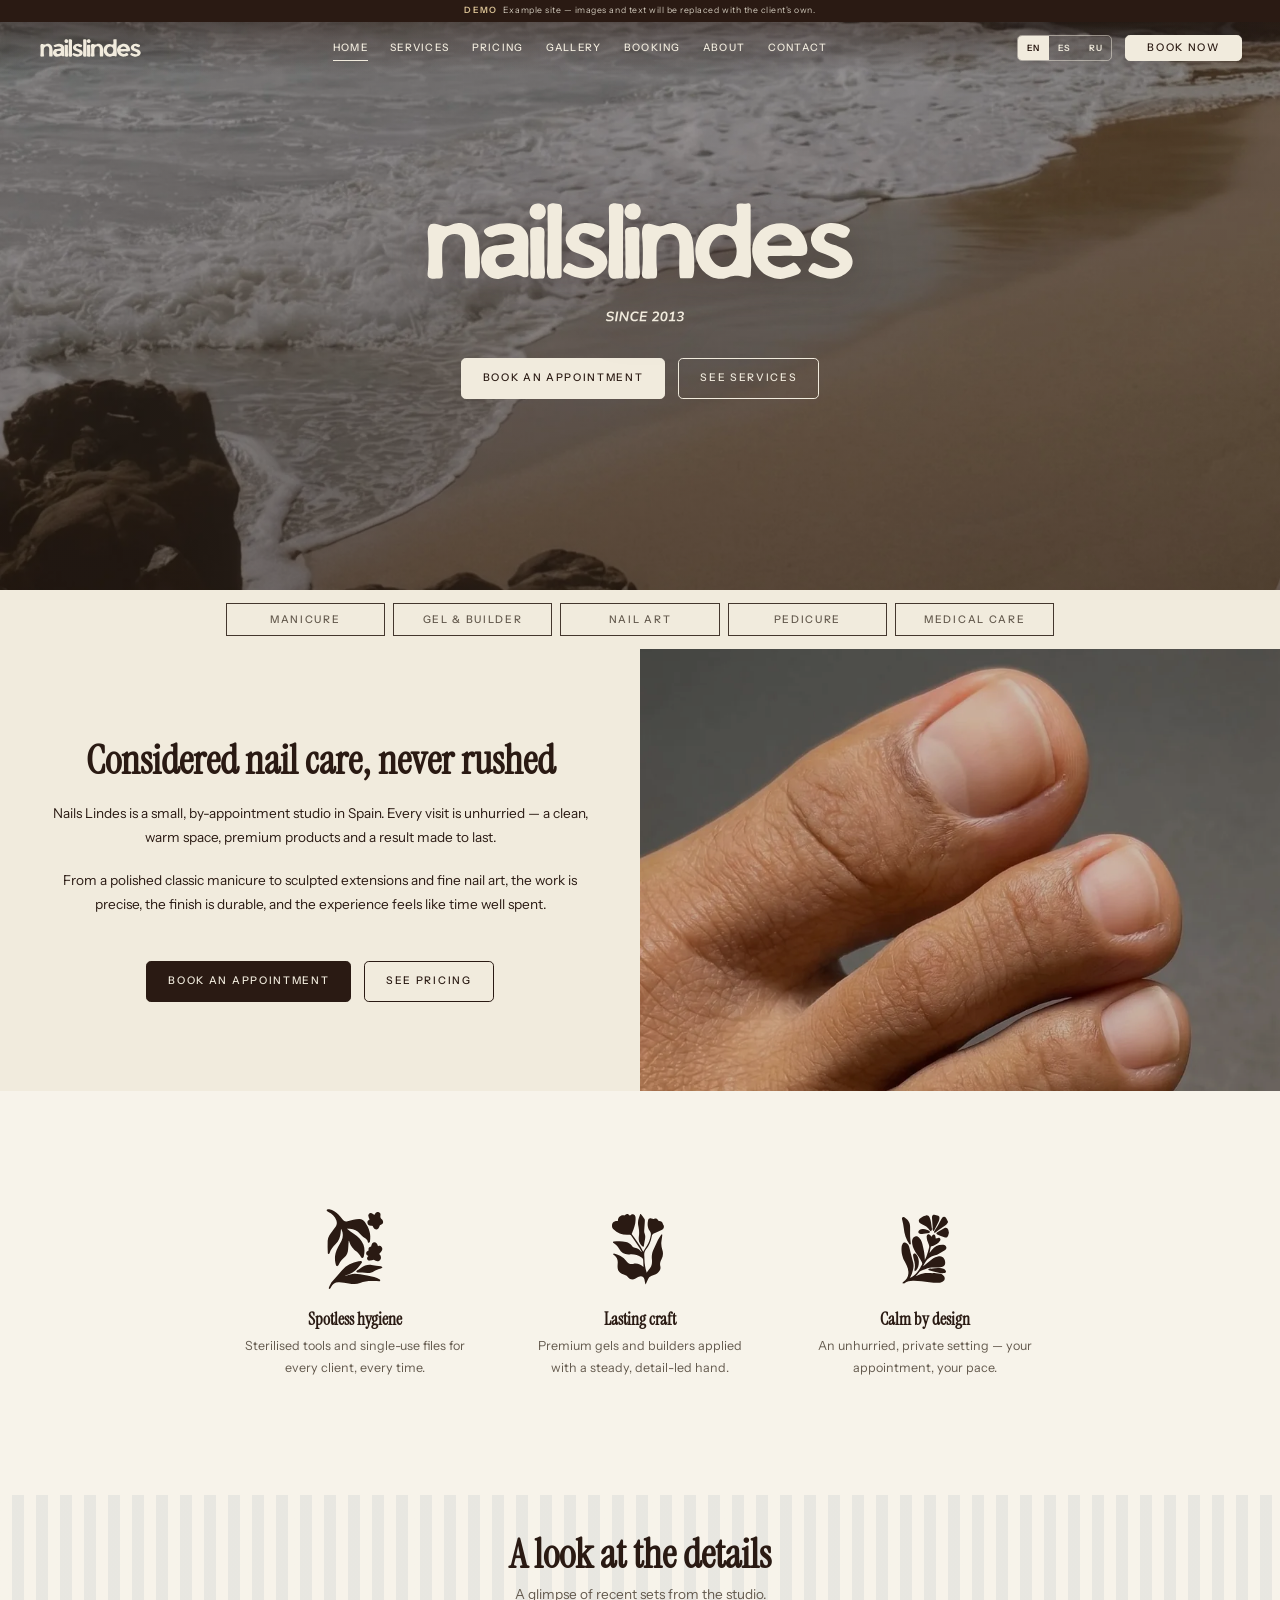
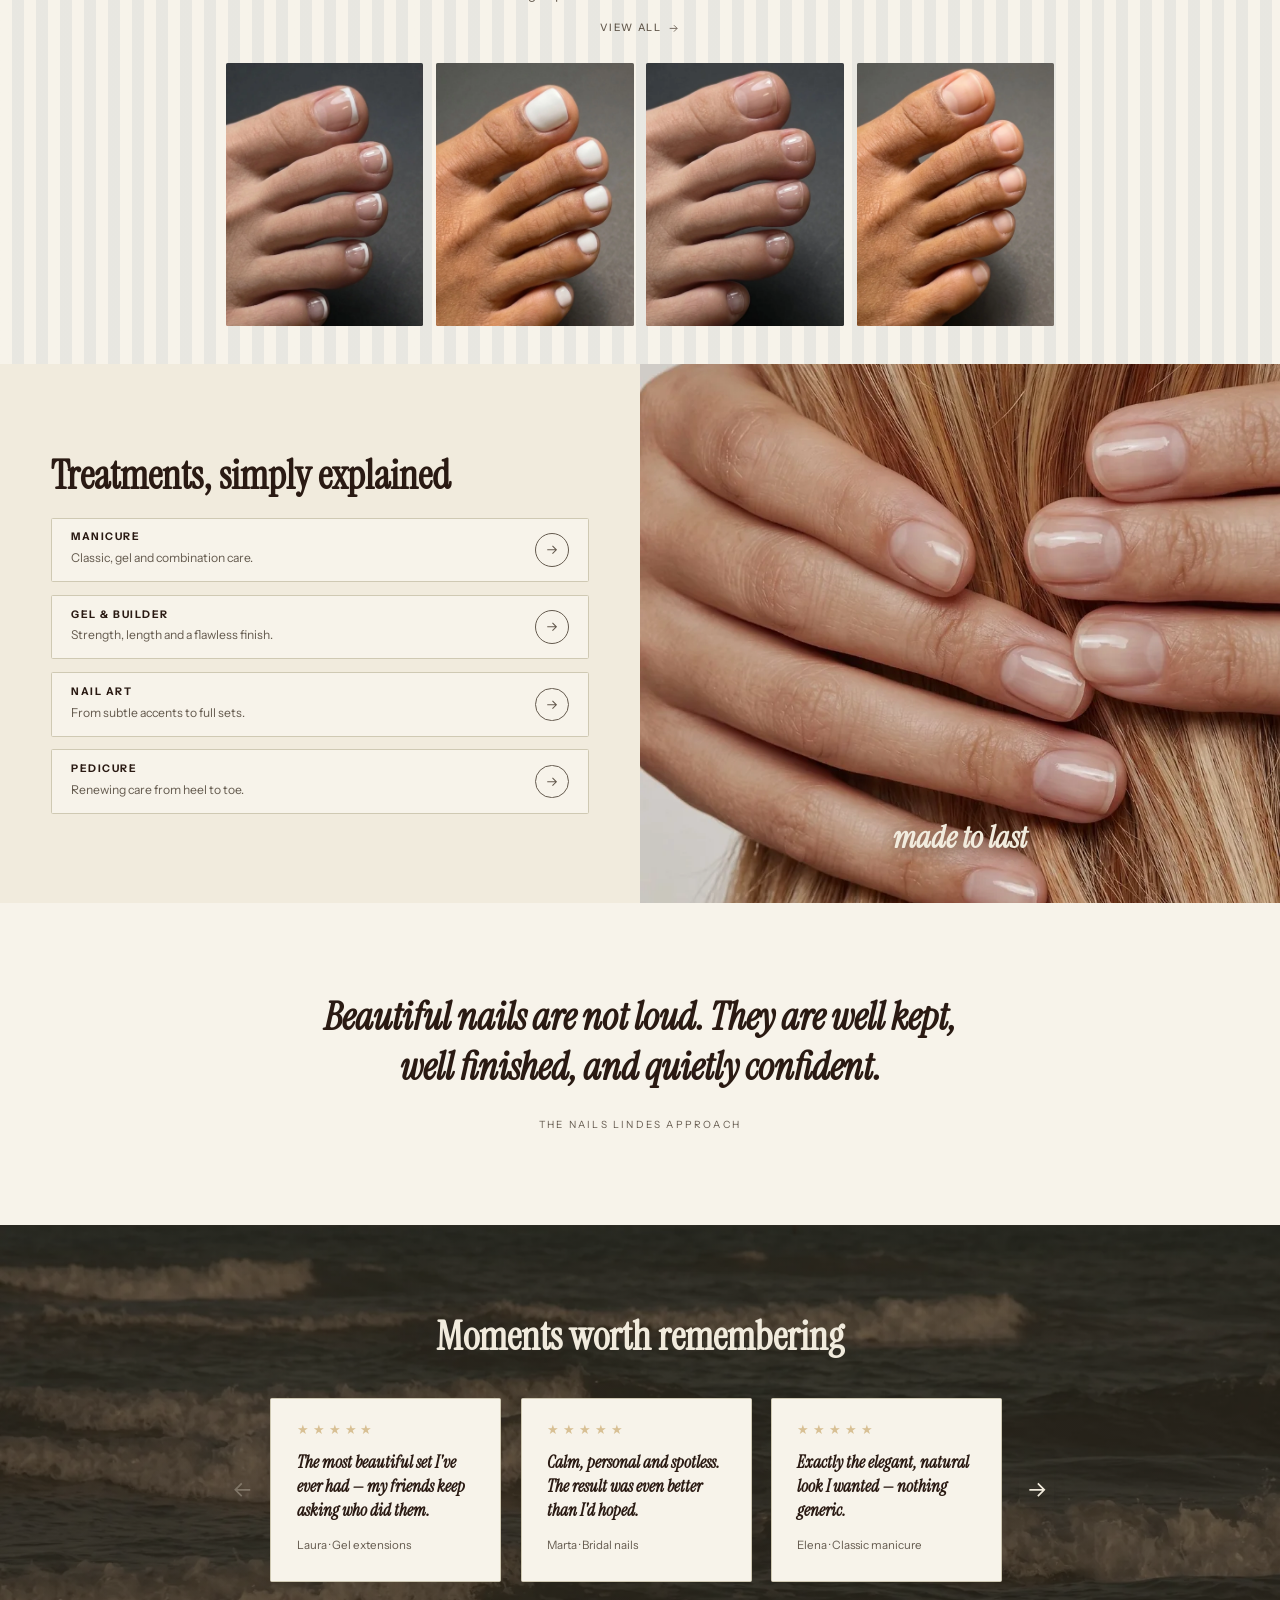
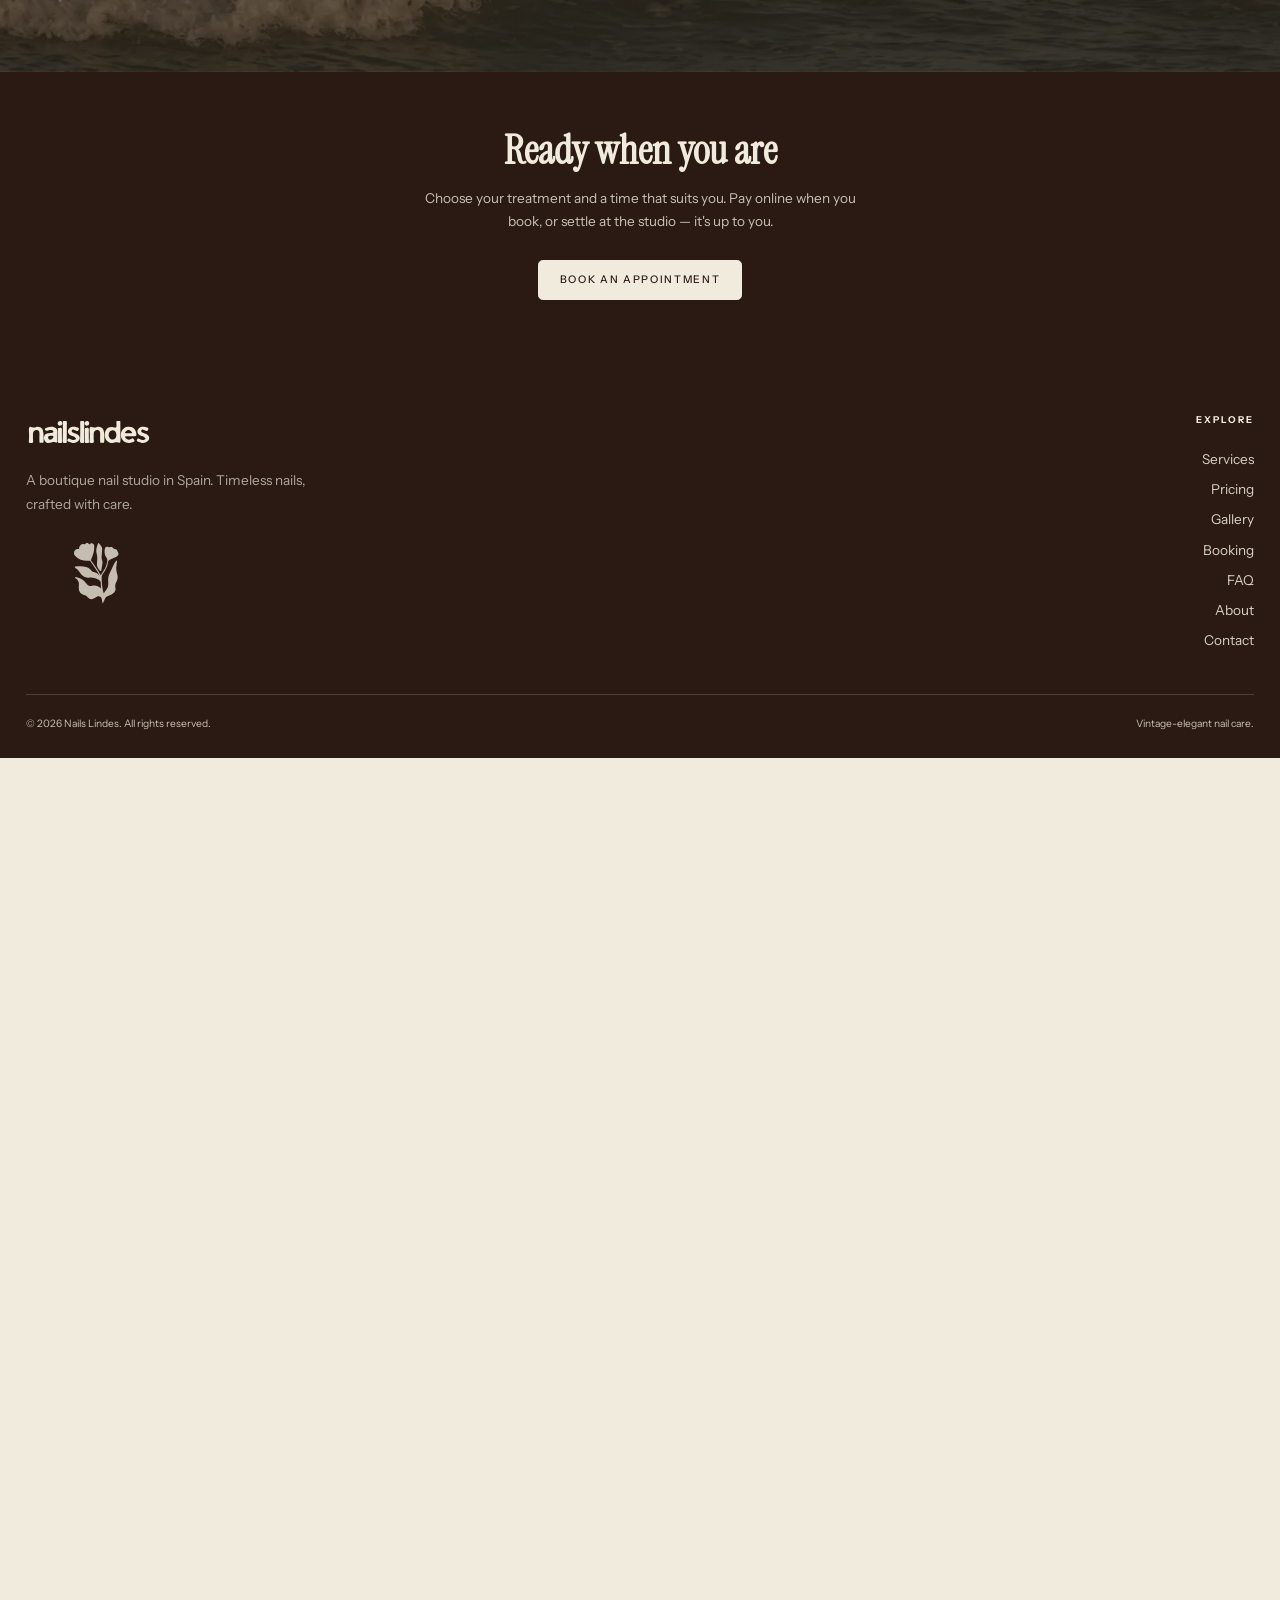
==== index.html @ da040771 "Place uploaded images by heading: Services intro (A full menu...), About intro (about.jpg), Services" ====
<!DOCTYPE html>
<html lang="en">
<head>
  <meta charset="utf-8">
  <meta name="viewport" content="width=device-width, initial-scale=1">
  <title>Nails Lindes — Timeless nails, crafted with care</title>
  <meta name="description" content="Nails Lindes — a boutique nail studio in Spain. Manicures, gel extensions, nail art and pedicures with spotless hygiene, transparent pricing and easy online booking.">
  <link rel="preconnect" href="https://fonts.googleapis.com">
  <link rel="preconnect" href="https://fonts.gstatic.com" crossorigin>
  <link href="https://fonts.googleapis.com/css2?family=Instrument+Sans:ital,wght@0,400;0,500;0,600;0,700;1,400&family=Instrument+Serif:ital@0;1&display=swap" rel="stylesheet">
  <link rel="stylesheet" href="assets/css/styles.css?v=58">
  <link rel="icon" href="assets/logos/mark.svg" type="image/svg+xml">
</head>
<body class="home">
  <div class="demo-bar" role="note">
    <strong data-i18n="demo.tag">Demo</strong>
    <span data-i18n="demo.notice">Example site — images and text will be replaced with the client's own.</span>
  </div>
  <!-- ================= Header ================= -->
  <header class="site-header">
    <div class="container site-header__bar">
      <a class="brand" href="index.html" aria-label="Nails Lindes — home">
        <img class="brand__wordmark brand__wordmark--dark" src="assets/logos/wordmark.svg" alt="Nails Lindes" width="150" height="32">
        <img class="brand__wordmark brand__wordmark--light" src="assets/logos/wordmark-light.svg" alt="" width="150" height="32" aria-hidden="true">
      </a>
      <nav class="nav" id="nav" aria-label="Primary">
        <a class="nav__link" href="index.html" aria-current="page" data-i18n="nav.home">Home</a>
        <a class="nav__link" href="services.html" data-i18n="nav.services">Services</a>
        <a class="nav__link" href="pricing.html" data-i18n="nav.pricing">Pricing</a>
        <a class="nav__link" href="gallery.html" data-i18n="nav.gallery">Gallery</a>
        <a class="nav__link" href="booking.html" data-i18n="nav.booking">Booking</a>
        <a class="nav__link" href="about.html" data-i18n="nav.about">About</a>
        <a class="nav__link" href="contact.html" data-i18n="nav.contact">Contact</a>
      </nav>
      <div class="header-actions">
        <div class="lang" role="group" aria-label="Language">
          <button class="lang__btn" data-lang="en" type="button">EN</button>
          <button class="lang__btn" data-lang="es" type="button">ES</button>
          <button class="lang__btn" data-lang="ru" type="button">RU</button>
        </div>
        <a class="btn" href="booking.html" data-i18n="cta.book">Book now</a>
        <button class="burger" aria-label="Menu" aria-expanded="false" aria-controls="nav">
          <span></span><span></span><span></span>
        </button>
      </div>
    </div>
  </header>

  <main id="main">
    <!-- ================= Hero ================= -->
    <section class="hero">
      <div class="hero__media">
        <img src="assets/img/hero.webp" alt="" width="1600" height="1000">
      </div>
      <div class="hero__inner">
        <h1 class="hero__wordmark"><img src="assets/logos/hero-logo-2.svg?v=58" alt="Nails Lindes"></h1>
        <div class="hero__cta">
          <a class="btn btn--light" data-book href="#" data-i18n="cta.bookAppt">Book an appointment</a>
          <a class="btn btn--ghost" href="services.html" style="--btn-fg:#F1EBDD;border-color:#F1EBDD" data-i18n="cta.seeServices">See services</a>
        </div>
      </div>
    </section>

    <!-- ================= Category bar (golf model) ================= -->
    <section class="catbar-section">
      <div class="container">
        <div class="cat-bar">
          <a class="cat-box" href="services.html"><span data-i18n="home.do1Title">Manicure</span></a>
          <a class="cat-box" href="services.html"><span data-i18n="home.do2Title">Gel & builder</span></a>
          <a class="cat-box" href="services.html"><span data-i18n="home.do3Title">Nail art</span></a>
          <a class="cat-box" href="services.html"><span data-i18n="home.do4Title">Pedicure</span></a>
          <a class="cat-box" href="services.html"><span data-i18n="home.do5Title">Medical care</span></a>
        </div>
      </div>
    </section>

    <!-- ================= Intro (full-bleed split, model layout) ================= -->
    <section class="fullsplit fullsplit--compact fullsplit--media-last">
      <div class="fullsplit__body fullsplit__body--center reveal">
        <h2 data-i18n="home.introTitle">Considered nail care, never rushed</h2>
        <p data-i18n="home.introBody1">Nails Lindes is a small, by-appointment studio in Spain. Every visit is unhurried — a clean, warm space, premium products and a result made to last.</p>
        <p data-i18n="home.introBody2">From a polished classic manicure to sculpted extensions and fine nail art, the work is precise, the finish is durable, and the experience feels like time well spent.</p>
        <div class="hero__cta">
          <a class="btn" data-book href="#" data-i18n="cta.bookAppt">Book an appointment</a>
          <a class="btn btn--ghost" href="pricing.html" data-i18n="cta.seePricing">See pricing</a>
        </div>
      </div>
      <div class="fullsplit__media reveal"><img src="assets/img/intro-pl2.webp?v=58" alt="Pedicure result at Nails Lindes" loading="lazy" width="900" height="1200"></div>
    </section>

    <!-- ================= Marquee ================= -->

    <!-- ================= Features ================= -->
    <section class="section section--surface">
      <div class="container">
        <div class="feature-grid">
          <div class="feature reveal">
            <img class="feature__icon" src="assets/graphics/g2.svg?v=58" alt="" width="60" height="60" loading="lazy">
            <h3 data-i18n="home.f1Title">Spotless hygiene</h3>
            <p data-i18n="home.f1Body">Sterilised tools and single-use files for every client, every time.</p>
          </div>
          <div class="feature reveal">
            <img class="feature__icon" src="assets/graphics/g3.svg?v=58" alt="" width="60" height="60" loading="lazy">
            <h3 data-i18n="home.f2Title">Lasting craft</h3>
            <p data-i18n="home.f2Body">Premium gels and builders applied with a steady, detail-led hand.</p>
          </div>
          <div class="feature reveal">
            <img class="feature__icon" src="assets/graphics/g4.svg?v=58" alt="" width="60" height="60" loading="lazy">
            <h3 data-i18n="home.f3Title">Calm by design</h3>
            <p data-i18n="home.f3Body">An unhurried, private setting — your appointment, your pace.</p>
          </div>
        </div>
      </div>
    </section>

    <!-- ================= Gallery preview (CLUB GALLERY model) ================= -->
    <section class="section section--stripe">
      <div class="container">
        <div class="gallery-head">
          <div>
            <h2 style="margin:0 0 .4rem" data-i18n="home.galleryTitle">A look at the details</h2>
            <p class="muted" style="margin:0" data-i18n="home.gallerySub">A glimpse of recent sets from the studio.</p>
          </div>
          <a class="link-arrow" href="gallery.html">
            <span data-i18n="cta.viewAll">View all</span>
            <svg viewBox="0 0 24 24" fill="none" stroke="currentColor" stroke-width="1.6"><path d="M5 12h14M13 6l6 6-6 6"/></svg>
          </a>
        </div>
        <div class="gallery-row">
          <a class="thumb reveal" href="gallery.html"><img src="assets/img/galh-1.webp?v=58" alt="Pedicure at Nails Lindes" loading="lazy" width="1600" height="1200"></a>
          <a class="thumb reveal" href="gallery.html"><img src="assets/img/galh-2.webp?v=58" alt="Pedicure at Nails Lindes" loading="lazy" width="1600" height="1200"></a>
          <a class="thumb reveal" href="gallery.html"><img src="assets/img/galh-3.webp?v=58" alt="Pedicure at Nails Lindes" loading="lazy" width="1600" height="1200"></a>
          <a class="thumb reveal" href="gallery.html"><img src="assets/img/galh-4.webp?v=58" alt="Pedicure at Nails Lindes" loading="lazy" width="1600" height="1200"></a>
        </div>
      </div>
    </section>

    <!-- ================= Striped divider ================= -->

    <!-- ================= Treatments (full-bleed split, model layout) ================= -->
    <section class="fullsplit">
      <div class="fullsplit__body reveal">
        <h2 data-i18n="home.doTitle">Treatments, simply explained</h2>
        <ul class="linklist">
          <li><a class="linklist__item" href="services.html">
            <span><h4 data-i18n="home.do1Title">Manicure</h4><p data-i18n="home.do1Body">Classic, gel and combination care.</p></span>
            <svg class="linklist__chev" viewBox="0 0 24 24" fill="none" stroke="currentColor" stroke-width="1.6"><path d="M5 12h14M13 6l6 6-6 6"/></svg>
          </a></li>
          <li><a class="linklist__item" href="services.html">
            <span><h4 data-i18n="home.do2Title">Gel & builder</h4><p data-i18n="home.do2Body">Strength, length and a flawless finish.</p></span>
            <svg class="linklist__chev" viewBox="0 0 24 24" fill="none" stroke="currentColor" stroke-width="1.6"><path d="M5 12h14M13 6l6 6-6 6"/></svg>
          </a></li>
          <li><a class="linklist__item" href="services.html">
            <span><h4 data-i18n="home.do3Title">Nail art</h4><p data-i18n="home.do3Body">From subtle accents to full sets.</p></span>
            <svg class="linklist__chev" viewBox="0 0 24 24" fill="none" stroke="currentColor" stroke-width="1.6"><path d="M5 12h14M13 6l6 6-6 6"/></svg>
          </a></li>
          <li><a class="linklist__item" href="services.html">
            <span><h4 data-i18n="home.do4Title">Pedicure</h4><p data-i18n="home.do4Body">Renewing care from heel to toe.</p></span>
            <svg class="linklist__chev" viewBox="0 0 24 24" fill="none" stroke="currentColor" stroke-width="1.6"><path d="M5 12h14M13 6l6 6-6 6"/></svg>
          </a></li>
        </ul>
      </div>
      <div class="fullsplit__media reveal">
        <img src="assets/img/treat-ref.webp?v=58" alt="Pedicure result at Nails Lindes" loading="lazy" width="900" height="1200">
        <span class="fullsplit__script">made to last</span>
      </div>
    </section>

    <!-- ================= Quote band ================= -->
    <section class="section section--surface">
      <div class="container quote-band">
        <p class="quote-band__mark" data-i18n="home.quote">Beautiful nails are not loud. They are well kept, well finished, and quietly confident.</p>
        <cite data-i18n="home.quoteCite">The Nails Lindes approach</cite>
      </div>
    </section>

    <!-- ================= Testimonials ================= -->
    <section class="section testi">
      <div class="container">
        <div class="section-head section-head--center">
          <h2 style="margin:0" data-i18n="testi.title">Moments worth remembering</h2>
        </div>
        <div class="testi-wrap">
          <button class="testi-arrow testi-arrow--prev" data-testi-prev type="button" aria-label="Previous" data-i18n-attr="aria-label:testi.prev">
            <svg viewBox="0 0 24 24" fill="none" stroke="currentColor" stroke-width="1.6"><path d="M19 12H5M11 6l-6 6 6 6"/></svg>
          </button>
          <div class="testi-viewport">
            <div class="testi-track">
            <figure class="testi-card reveal">
              <div class="testi-stars" role="img" aria-label="5 / 5">★★★★★</div>
              <blockquote data-i18n="testi.q1">The most beautiful set I've ever had.</blockquote>
              <cite data-i18n="testi.a1">Laura · Gel extensions</cite>
            </figure>
            <figure class="testi-card reveal">
              <div class="testi-stars" role="img" aria-label="5 / 5">★★★★★</div>
              <blockquote data-i18n="testi.q2">Calm, personal and spotless.</blockquote>
              <cite data-i18n="testi.a2">Marta · Bridal nails</cite>
            </figure>
            <figure class="testi-card reveal">
              <div class="testi-stars" role="img" aria-label="5 / 5">★★★★★</div>
              <blockquote data-i18n="testi.q3">Exactly the elegant, natural look I wanted.</blockquote>
              <cite data-i18n="testi.a3">Elena · Classic manicure</cite>
            </figure>
            <figure class="testi-card reveal">
              <div class="testi-stars" role="img" aria-label="5 / 5">★★★★★</div>
              <blockquote data-i18n="testi.q4">Three weeks on and they still look freshly done.</blockquote>
              <cite data-i18n="testi.a4">Sofía · Gel manicure</cite>
            </figure>
            <figure class="testi-card reveal">
              <div class="testi-stars" role="img" aria-label="5 / 5">★★★★★</div>
              <blockquote data-i18n="testi.q5">I've finally found my nail artist.</blockquote>
              <cite data-i18n="testi.a5">Carmen · Nail art</cite>
            </figure>
            <figure class="testi-card reveal">
              <div class="testi-stars" role="img" aria-label="5 / 5">★★★★★</div>
              <blockquote data-i18n="testi.q6">Relaxing from start to finish.</blockquote>
              <cite data-i18n="testi.a6">Natalia · Spa pedicure</cite>
            </figure>
            </div>
          </div>
          <button class="testi-arrow testi-arrow--next" data-testi-next type="button" aria-label="Next" data-i18n-attr="aria-label:testi.next">
            <svg viewBox="0 0 24 24" fill="none" stroke="currentColor" stroke-width="1.6"><path d="M5 12h14M13 6l6 6-6 6"/></svg>
          </button>
        </div>
      </div>
    </section>


    <!-- ================= CTA band ================= -->
    <section class="section--tight section section--dark cta-band">
      <div class="container">
        <h2 data-i18n="home.ctaTitle">Ready when you are</h2>
        <p data-i18n="home.ctaBody">Choose your treatment and a time that suits you. Pay online when you book, or settle at the studio — it's up to you.</p>
        <a class="btn btn--light" data-book href="#" data-i18n="cta.bookAppt">Book an appointment</a>
      </div>
    </section>
  </main>

  <!-- ================= Footer ================= -->
  <footer class="site-footer">
    <div class="container">
      <div class="footer-grid">
        <div class="footer-col">
          <a class="brand" href="index.html" aria-label="Nails Lindes — home">
            <img class="footer-logo" src="assets/logos/wordmark-light.svg" alt="Nails Lindes" width="170" height="36">
          </a>
          <p class="muted" style="margin-top:1rem;max-width:34ch" data-i18n="footer.tagline">A boutique nail studio in Spain.</p>
          <img class="footer-illus" src="assets/graphics/footer-illus.svg" alt="" width="120" height="90" style="margin-top:1.6rem">
        </div>
        <div class="footer-col">
          <h4 data-i18n="footer.explore">Explore</h4>
          <ul>
            <li><a href="services.html" data-i18n="nav.services">Services</a></li>
            <li><a href="pricing.html" data-i18n="nav.pricing">Pricing</a></li>
            <li><a href="gallery.html" data-i18n="nav.gallery">Gallery</a></li>
            <li><a href="booking.html" data-i18n="nav.booking">Booking</a></li>
            <li><a href="faq.html" data-i18n="nav.faq">FAQ</a></li>
            <li><a href="about.html" data-i18n="nav.about">About</a></li>
            <li><a href="contact.html" data-i18n="nav.contact">Contact</a></li>
          </ul>
        </div>
      </div>
      <div class="footer-bottom">
        <span>© <span data-year>2026</span> Nails Lindes. <span data-i18n="footer.rights">All rights reserved.</span></span>
        <span data-i18n="footer.built">Vintage-elegant nail care.</span>
      </div>
    </div>
  </footer>

  <script src="assets/js/config.js?v=58"></script>
  <script src="assets/js/i18n.js?v=58"></script>
  <script src="assets/js/main.js?v=58"></script>
</body>
</html>
---- assets/css/styles.css ----
/* ==========================================================================
   Nails Lindes — design system
   Plain CSS. Tokens first, then base, layout, components, utilities.
   ========================================================================== */

/* ---------- Tokens ------------------------------------------------------- */
:root {
  /* Brand palette — exact hexes, do not alter */
  --color-beige:  #F1EBDD;
  --color-tan:    #D8C094;
  --color-silver: #CFC9B3;
  --color-cadet:  #94A3AF;
  --color-stone:  #645A4E;
  --color-coffee: #2A1A13;

  /* Derived / functional */
  --bg:            var(--color-beige);
  --bg-surface:    #F7F3EA;
  --bg-dark:       var(--color-coffee);
  --text:          var(--color-coffee);
  --text-soft:     var(--color-stone);
  --line:          var(--color-silver);
  --accent:        var(--color-tan);
  --accent-cool:   var(--color-cadet);

  /* Typography */
  --font-serif: "Instrument Serif", "Times New Roman", serif;
  --font-sans:  "Instrument Sans", "Helvetica Neue", Arial, sans-serif;

  --tracking-wide:  0.16em;
  --tracking-label: 0.22em;

  /* Spacing scale */
  --space-1: 0.5rem;
  --space-2: 1rem;
  --space-3: 1.5rem;
  --space-4: 2rem;
  --space-5: 3rem;
  --space-6: 4.5rem;
  --space-7: 7rem;

  --maxw: 1240px;
  --maxw-narrow: 760px;
  --radius: 2px;
  --shadow-soft: 0 18px 50px -28px rgba(42, 26, 19, 0.45);
  --ease: cubic-bezier(0.22, 0.61, 0.36, 1);
}

/* ---------- Reset / base ------------------------------------------------- */
*, *::before, *::after { box-sizing: border-box; }

html { scroll-behavior: smooth; -webkit-text-size-adjust: 100%; }
@media (prefers-reduced-motion: reduce) {
  html { scroll-behavior: auto; }
  *, *::before, *::after { animation-duration: 0.001ms !important; animation-iteration-count: 1 !important; transition-duration: 0.001ms !important; }
}

body {
  margin: 0;
  background: var(--bg);
  color: var(--text);
  font-family: var(--font-sans);
  font-weight: 400;
  font-size: 1.0625rem;
  line-height: 1.75;
  -webkit-font-smoothing: antialiased;
  text-rendering: optimizeLegibility;
  overflow-x: hidden;
}

h1, h2, h3, h4 {
  font-family: var(--font-serif);
  font-weight: 400;
  line-height: 1.12;
  margin: 0 0 var(--space-3);
  color: var(--text);
}
h1 { font-size: clamp(2.6rem, 6vw, 4.6rem); font-weight: 400; letter-spacing: 0.01em; }
h2 { font-size: clamp(2rem, 4vw, 3.1rem); }
h3 { font-size: clamp(1.5rem, 2.4vw, 2rem); }
h4 { font-size: 1.25rem; }

p { margin: 0 0 var(--space-3); }
a { color: inherit; text-decoration: none; }
img, svg { max-width: 100%; display: block; }
ul { margin: 0; padding: 0; list-style: none; }

::selection { background: var(--color-tan); color: var(--color-coffee); }

:focus-visible {
  outline: 2px solid var(--color-stone);
  outline-offset: 3px;
}

/* ---------- Helpers ------------------------------------------------------ */
.container { width: 100%; max-width: var(--maxw); margin-inline: auto; padding-inline: var(--space-4); }
.container--narrow { max-width: var(--maxw-narrow); }
.section { padding-block: var(--space-7); }
.section--tight { padding-block: var(--space-6); }
.section--surface { background: var(--bg-surface); }
.section--dark { background: var(--bg-dark); color: var(--color-beige); }
.section--dark h1, .section--dark h2, .section--dark h3 { color: var(--color-beige); }

.text-center { text-align: center; }
.muted { color: var(--text-soft); }
.lead { font-size: 1.2rem; color: var(--text-soft); }
.mx-auto { margin-inline: auto; }
.stack > * + * { margin-top: var(--space-3); }
.hidden { display: none !important; }

/* Eyebrow / small label */
.eyebrow {
  font-family: var(--font-sans);
  font-weight: 500;
  text-transform: uppercase;
  letter-spacing: var(--tracking-label);
  font-size: 0.72rem;
  color: var(--color-stone);
  display: inline-flex;
  align-items: center;
  gap: 0.6em;
  margin-bottom: var(--space-2);
}
.eyebrow::before {
  content: "";
  width: 28px;
  height: 1px;
  background: var(--color-tan);
}
.eyebrow--center { justify-content: center; }
.eyebrow--center::after {
  content: "";
  width: 28px;
  height: 1px;
  background: var(--color-tan);
}

/* Section heading block */
.section-head { max-width: 640px; margin-bottom: var(--space-5); }
.section-head--center { margin-inline: auto; text-align: center; }

/* ---------- Buttons ------------------------------------------------------ */
.btn {
  --btn-bg: var(--color-coffee);
  --btn-fg: var(--color-beige);
  display: inline-flex;
  align-items: center;
  justify-content: center;
  gap: 0.6em;
  padding: 0.95em 2em;
  font-family: var(--font-sans);
  font-weight: 500;
  font-size: 0.82rem;
  letter-spacing: var(--tracking-wide);
  text-transform: uppercase;
  background: var(--btn-bg);
  color: var(--btn-fg);
  border: 1px solid var(--btn-bg);
  border-radius: var(--radius);
  cursor: pointer;
  transition: background .35s var(--ease), color .35s var(--ease), transform .35s var(--ease);
}
.btn:hover { background: transparent; color: var(--btn-bg); transform: translateY(-2px); }
.btn--ghost { --btn-bg: transparent; --btn-fg: var(--color-coffee); border-color: var(--color-coffee); }
.btn--ghost:hover { background: var(--color-coffee); color: var(--color-beige); }
.btn--light { --btn-bg: var(--color-beige); --btn-fg: var(--color-coffee); }
.btn--light:hover { background: transparent; color: var(--color-beige); border-color: var(--color-beige); }
.btn--block { width: 100%; }

.link-arrow {
  display: inline-flex;
  align-items: center;
  gap: 0.5em;
  font-weight: 500;
  font-size: 0.8rem;
  letter-spacing: var(--tracking-wide);
  text-transform: uppercase;
  color: var(--color-stone);
  transition: gap .3s var(--ease), color .3s var(--ease);
}
.link-arrow svg { width: 16px; height: 16px; }
.link-arrow:hover { gap: 0.9em; color: var(--color-coffee); }

/* ==========================================================================
   Header / navigation
   ========================================================================== */
.site-header {
  position: sticky;
  top: 0;
  z-index: 100;
  background: color-mix(in srgb, var(--color-beige) 90%, transparent);
  backdrop-filter: blur(10px);
  border-bottom: 1px solid var(--line);
}
.site-header__bar {
  display: flex;
  align-items: center;
  justify-content: space-between;
  gap: var(--space-3);
  padding-block: var(--space-2);
}
.brand { display: inline-flex; align-items: center; gap: 0.7rem; }
.brand__mark { width: 34px; height: 34px; }
.brand__name {
  font-family: var(--font-serif);
  font-weight: 400;
  font-size: 1.25rem;
  letter-spacing: var(--tracking-wide);
  text-transform: uppercase;
  color: var(--color-coffee);
  line-height: 1;
}

.nav { display: flex; align-items: center; gap: clamp(1rem, 2.2vw, 2.4rem); }
.nav__link {
  font-size: 0.8rem;
  font-weight: 500;
  letter-spacing: 0.12em;
  text-transform: uppercase;
  color: var(--color-stone);
  position: relative;
  padding-block: 0.3rem;
  transition: color .3s var(--ease);
}
.nav__link::after {
  content: "";
  position: absolute;
  left: 0; bottom: 0;
  width: 100%; height: 1px;
  background: var(--color-coffee);
  transform: scaleX(0);
  transform-origin: left;
  transition: transform .35s var(--ease);
}
.nav__link:hover, .nav__link[aria-current="page"] { color: var(--color-coffee); }
.nav__link:hover::after, .nav__link[aria-current="page"]::after { transform: scaleX(1); }

.header-actions { display: flex; align-items: center; gap: var(--space-2); }

/* Language switcher */
.lang {
  display: inline-flex;
  align-items: center;
  border: 1px solid var(--line);
  border-radius: 999px;
  overflow: hidden;
}
.lang__btn {
  appearance: none;
  border: 0;
  background: transparent;
  cursor: pointer;
  font-family: var(--font-sans);
  font-size: 0.68rem;
  font-weight: 600;
  letter-spacing: 0.1em;
  text-transform: uppercase;
  color: var(--color-stone);
  padding: 0.4rem 0.7rem;
  transition: background .3s var(--ease), color .3s var(--ease);
}
.lang__btn[aria-pressed="true"] { background: var(--color-coffee); color: var(--color-beige); }

/* Burger */
.burger {
  display: none;
  flex-direction: column;
  justify-content: center;
  gap: 5px;
  width: 42px; height: 42px;
  border: 1px solid var(--line);
  border-radius: var(--radius);
  background: transparent;
  cursor: pointer;
}
.burger span { display: block; height: 1.5px; width: 20px; margin-inline: auto; background: var(--color-coffee); transition: transform .3s var(--ease), opacity .3s var(--ease); }
.burger[aria-expanded="true"] span:nth-child(1) { transform: translateY(6.5px) rotate(45deg); }
.burger[aria-expanded="true"] span:nth-child(2) { opacity: 0; }
.burger[aria-expanded="true"] span:nth-child(3) { transform: translateY(-6.5px) rotate(-45deg); }

@media (max-width: 940px) {
  .burger { display: flex; }
  .nav {
    position: fixed;
    inset: 0 0 0 auto;
    width: min(320px, 84vw);
    flex-direction: column;
    align-items: flex-start;
    justify-content: center;
    gap: var(--space-3);
    padding: var(--space-6) var(--space-4);
    background: var(--color-beige);
    border-left: 1px solid var(--line);
    transform: translateX(100%);
    transition: transform .4s var(--ease);
    z-index: 99;
  }
  .nav.is-open { transform: translateX(0); box-shadow: var(--shadow-soft); }
  .nav__link { font-size: 1rem; }
  .nav-backdrop {
    position: fixed; inset: 0;
    background: rgba(42,26,19,.35);
    opacity: 0; visibility: hidden;
    transition: opacity .3s var(--ease), visibility .3s var(--ease);
    z-index: 98;
  }
  .nav-backdrop.is-open { opacity: 1; visibility: visible; }
}

/* ==========================================================================
   Hero
   ========================================================================== */
.hero {
  position: relative;
  min-height: clamp(560px, 82vh, 860px);
  display: grid;
  place-items: center;
  text-align: center;
  color: var(--color-beige);
  overflow: hidden;
}
.hero__media { position: absolute; inset: 0; }
.hero__media img { width: 100%; height: 100%; object-fit: cover; }
.hero::after {
  content: "";
  position: absolute; inset: 0;
  background: linear-gradient(180deg, rgba(42,26,19,.30), rgba(42,26,19,.55));
}
.hero__inner { position: relative; z-index: 2; padding: var(--space-5) var(--space-4); max-width: 820px; }

/* Diamond badge overlay */
.hero__badge {
  width: clamp(120px, 16vw, 170px);
  height: clamp(120px, 16vw, 170px);
  margin: 0 auto var(--space-4);
  display: grid;
  place-items: center;
  background: color-mix(in srgb, var(--color-beige) 92%, transparent);
  transform: rotate(45deg);
  border: 1px solid color-mix(in srgb, var(--color-stone) 40%, transparent);
  box-shadow: var(--shadow-soft);
}
.hero__badge > * { transform: rotate(-45deg); width: 70%; height: 70%; }

.hero h1 { color: var(--color-beige); margin-bottom: var(--space-3); }
.hero__sub { font-size: 1.15rem; color: color-mix(in srgb, var(--color-beige) 88%, transparent); max-width: 540px; margin-inline: auto; }
.hero__cta { margin-top: var(--space-4); display: flex; gap: var(--space-2); justify-content: center; flex-wrap: wrap; }
.hero__tagline {
  font-family: var(--font-serif);
  font-style: italic;
  font-size: 1.05rem;
  letter-spacing: 0.04em;
  color: color-mix(in srgb, var(--color-beige) 85%, transparent);
}

/* Hero variant: component / asymmetric (no full-bleed image) */
.hero-split {
  background: var(--bg-surface);
  border-bottom: 1px solid var(--line);
}
.hero-split__grid {
  display: grid;
  grid-template-columns: 1fr minmax(auto, 560px) 1fr;
  align-items: center;
  gap: var(--space-4);
}
.hero-split__media img { aspect-ratio: 3/4; object-fit: cover; width: 100%; border-radius: var(--radius); }
.hero-split__center { text-align: center; }
@media (max-width: 900px) {
  .hero-split__grid { grid-template-columns: 1fr; }
  .hero-split__media { display: none; }
}

/* ==========================================================================
   2-column split
   ========================================================================== */
.split {
  display: grid;
  grid-template-columns: 1fr 1fr;
  align-items: center;
  gap: clamp(2rem, 5vw, 5rem);
}
.split--reverse .split__media { order: 2; }
.split__media { position: relative; }
.split__media img { width: 100%; aspect-ratio: 4/5; object-fit: cover; border-radius: var(--radius); }
.split__media--overlay::after {
  content: attr(data-script);
  position: absolute;
  left: 50%; bottom: 8%;
  transform: translateX(-50%);
  font-family: var(--font-serif);
  font-style: italic;
  font-size: clamp(1.6rem, 3vw, 2.4rem);
  color: var(--color-beige);
  text-shadow: 0 4px 18px rgba(42,26,19,.5);
  white-space: nowrap;
}
@media (max-width: 820px) {
  .split { grid-template-columns: 1fr; }
  .split--reverse .split__media { order: 0; }
}

/* List with chevron (CTA list) */
.linklist { border-top: 1px solid var(--line); }
.linklist__item {
  display: flex;
  align-items: center;
  justify-content: space-between;
  gap: var(--space-3);
  padding: var(--space-3) 0;
  border-bottom: 1px solid var(--line);
  transition: padding-left .3s var(--ease), color .3s var(--ease);
}
.linklist__item:hover { padding-left: var(--space-2); color: var(--color-coffee); }
.linklist__item h4 { margin: 0; }
.linklist__item p { margin: 0.2rem 0 0; font-size: 0.95rem; color: var(--text-soft); }
.linklist__chev { flex: none; width: 22px; height: 22px; color: var(--color-stone); transition: transform .3s var(--ease); }
.linklist__item:hover .linklist__chev { transform: translateX(4px); }

/* ==========================================================================
   Feature grid (3 columns, icons)
   ========================================================================== */
.feature-grid {
  display: grid;
  grid-template-columns: repeat(3, 1fr);
  gap: var(--space-4);
}
.feature {
  text-align: center;
  padding: var(--space-4) var(--space-3);
}
.feature__icon {
  width: 56px; height: 56px;
  margin: 0 auto var(--space-3);
  color: var(--color-stone);
}
.feature h3 { font-size: 1.35rem; margin-bottom: var(--space-1); }
.feature p { color: var(--text-soft); font-size: 0.98rem; margin: 0; }
@media (max-width: 760px) { .feature-grid { grid-template-columns: 1fr; gap: var(--space-2); } }

/* ==========================================================================
   Gallery
   ========================================================================== */
.gallery-head {
  display: flex;
  flex-direction: column;
  align-items: center;
  text-align: center;
  gap: var(--space-2);
  margin-bottom: var(--space-4);
}
.gallery-row {
  display: grid;
  grid-template-columns: repeat(4, 1fr);
  gap: var(--space-2);
}
.thumb {
  position: relative;
  aspect-ratio: 1/1;
  overflow: hidden;
  border-radius: var(--radius);
  background: var(--color-silver);
}
.thumb img { width: 100%; height: 100%; object-fit: cover; transition: transform .6s var(--ease); }
.thumb:hover img { transform: scale(1.06); }
.thumb__tag {
  position: absolute;
  left: var(--space-2); bottom: var(--space-2);
  font-size: 0.66rem;
  letter-spacing: 0.18em;
  text-transform: uppercase;
  color: var(--color-beige);
  background: rgba(42,26,19,.55);
  padding: 0.25em 0.7em;
  border-radius: 999px;
  opacity: 0;
  transform: translateY(6px);
  transition: opacity .3s var(--ease), transform .3s var(--ease);
}
.thumb:hover .thumb__tag { opacity: 1; transform: translateY(0); }

.gallery-grid {
  display: grid;
  grid-template-columns: repeat(3, 1fr);
  gap: var(--space-2);
}
.gallery-grid .thumb { aspect-ratio: 1 / 1; }
.gallery-grid .thumb img { object-fit: contain; background: var(--bg); }
@media (max-width: 900px) { .gallery-row { grid-template-columns: repeat(2, 1fr); } .gallery-grid { grid-template-columns: repeat(2, 1fr); } }
@media (max-width: 520px) { .gallery-grid { grid-template-columns: 1fr; } }

/* Full-bleed 4-col image band */
.image-band {
  display: grid;
  grid-template-columns: repeat(4, 1fr);
  gap: 0;
}
.image-band img { width: 100%; aspect-ratio: 3/4; object-fit: cover; }
@media (max-width: 760px) { .image-band { grid-template-columns: repeat(2, 1fr); } }

/* ==========================================================================
   Dividers — marquee, stripe, scallop
   ========================================================================== */
.marquee {
  background: var(--color-coffee);
  color: var(--color-beige);
  overflow: hidden;
  padding-block: 0.9rem;
  border-block: 1px solid color-mix(in srgb, var(--color-stone) 60%, transparent);
}
.marquee--accent { background: var(--color-tan); color: var(--color-coffee); border-color: color-mix(in srgb, var(--color-stone) 30%, transparent); }
.marquee__track {
  display: inline-flex;
  align-items: center;
  white-space: nowrap;
  will-change: transform;
  animation: marquee 32s linear infinite;
}
.marquee:hover .marquee__track { animation-play-state: paused; }
.marquee__item {
  display: inline-flex;
  align-items: center;
  gap: 1.4rem;
  padding-inline: 1.4rem;
  font-family: var(--font-serif);
  font-style: italic;
  font-size: 1.15rem;
  letter-spacing: 0.04em;
}
.marquee__sep { font-style: normal; opacity: .6; }
@keyframes marquee { from { transform: translateX(0); } to { transform: translateX(-50%); } }

/* Striped divider */
.divider--stripe {
  height: 18px;
  background-image: repeating-linear-gradient(
    -45deg,
    var(--color-tan) 0, var(--color-tan) 10px,
    var(--color-beige) 10px, var(--color-beige) 20px
  );
  border-block: 1px solid var(--line);
}

/* Scallop divider */
.divider--scallop {
  height: 26px;
  background:
    radial-gradient(circle at 13px 0, transparent 13px, var(--color-silver) 13px) repeat-x;
  background-size: 26px 26px;
  background-position: 0 -13px;
}

/* ==========================================================================
   Pricing
   ========================================================================== */
.price-tabs {
  display: flex;
  flex-wrap: wrap;
  gap: var(--space-1);
  justify-content: center;
  margin-bottom: var(--space-5);
}
.price-tab {
  appearance: none;
  border: 1px solid var(--line);
  background: transparent;
  color: var(--color-stone);
  font-family: var(--font-sans);
  font-size: 0.74rem;
  font-weight: 600;
  letter-spacing: 0.14em;
  text-transform: uppercase;
  padding: 0.6rem 1.2rem;
  border-radius: 999px;
  cursor: pointer;
  transition: background .3s var(--ease), color .3s var(--ease), border-color .3s var(--ease);
}
.price-tab[aria-selected="true"] { background: var(--color-coffee); color: var(--color-beige); border-color: var(--color-coffee); }

.price-group { margin-bottom: var(--space-6); }
.price-group__title {
  text-align: center;
  margin-bottom: var(--space-3);
}
.price-group__title h3 { margin: 0; }

.price-list { border-top: 1px solid var(--line); }
.price-item {
  display: grid;
  grid-template-columns: 1fr auto;
  gap: 0.4rem var(--space-3);
  align-items: baseline;
  padding: var(--space-2) 0;
  border-bottom: 1px solid var(--line);
}
.price-item__name { font-family: var(--font-serif); font-size: 1.3rem; font-weight: 500; }
.price-item__lead {
  flex: 1;
  border-bottom: 1px dotted var(--color-silver);
}
.price-item__price { font-family: var(--font-serif); font-size: 1.3rem; font-weight: 600; white-space: nowrap; }
.price-item__desc { grid-column: 1 / -1; margin: 0; font-size: 0.92rem; color: var(--text-soft); }
.price-note { font-size: 0.88rem; color: var(--text-soft); margin-top: var(--space-3); }

/* Pricing feature cards (product-card style) */
.card-grid {
  display: grid;
  grid-template-columns: repeat(4, 1fr);
  gap: var(--space-3);
}
.card {
  background: var(--bg-surface);
  border: 1px solid var(--line);
  border-radius: var(--radius);
  overflow: hidden;
  display: flex;
  flex-direction: column;
  transition: transform .4s var(--ease), box-shadow .4s var(--ease);
}
.card:hover { transform: translateY(-4px); box-shadow: var(--shadow-soft); }
.card__media { aspect-ratio: 1/1; background: var(--color-silver); }
.card__media img { width: 100%; height: 100%; object-fit: cover; }
.card__body { padding: var(--space-3); display: flex; flex-direction: column; gap: 0.3rem; flex: 1; }
.card__title { font-family: var(--font-serif); font-size: 1.3rem; margin: 0; }
.card__price { color: var(--color-stone); font-weight: 600; }
.card__desc { font-size: 0.9rem; color: var(--text-soft); margin: 0 0 var(--space-2); }
.card .btn { margin-top: auto; }
@media (max-width: 980px) { .card-grid { grid-template-columns: repeat(2, 1fr); } }
@media (max-width: 520px) { .card-grid { grid-template-columns: 1fr; } }

/* Highlighted price panel */
.price-highlight {
  background: var(--color-coffee);
  color: var(--color-beige);
  border-radius: 12px;
  padding: var(--space-5);
  text-align: center;
}
.price-highlight h2, .price-highlight h3 { color: var(--color-beige); }
.price-highlight .price-figure { font-family: var(--font-serif); font-size: clamp(3rem, 8vw, 5rem); line-height: 1; }

/* ==========================================================================
   Quote band
   ========================================================================== */
.quote-band { text-align: center; }
.quote-band__mark {
  font-family: var(--font-serif);
  font-style: italic;
  font-size: clamp(1.8rem, 4vw, 3rem);
  line-height: 1.3;
  max-width: 820px;
  margin: 0 auto var(--space-3);
}
.quote-band cite { font-style: normal; font-size: 0.78rem; letter-spacing: var(--tracking-label); text-transform: uppercase; color: var(--text-soft); }

/* ==========================================================================
   Testimonials carousel
   ========================================================================== */
.testi { position: relative; }
.testi-viewport {
  overflow-x: auto;
  scroll-snap-type: x mandatory;
  scroll-behavior: smooth;
  scrollbar-width: none;          /* Firefox */
  -ms-overflow-style: none;       /* IE/Edge  */
  margin-inline: calc(-1 * var(--space-2));
  padding-inline: var(--space-2);
}
.testi-viewport::-webkit-scrollbar { display: none; }
.testi-track {
  display: flex;
  gap: var(--space-3);
  align-items: stretch;
}
.testi-card {
  flex: 0 0 calc((100% - 2 * var(--space-3)) / 3);
  scroll-snap-align: start;
  background: var(--bg-surface);
  border: 1px solid var(--line);
  border-radius: var(--radius);
  padding: var(--space-4);
  display: flex;
  flex-direction: column;
  gap: var(--space-2);
}
.testi-stars {
  color: var(--color-tan);
  letter-spacing: 0.3em;
  font-size: 1rem;
  line-height: 1;
}
.testi-card blockquote {
  margin: 0;
  font-family: var(--font-serif);
  font-style: italic;
  font-size: 1.35rem;
  line-height: 1.4;
  color: var(--text);
}
.testi-card cite {
  margin-top: auto;
  font-style: normal;
  font-size: 0.9rem;
  color: var(--text-soft);
}
.testi-nav {
  display: flex;
  justify-content: center;
  gap: var(--space-2);
  margin-top: var(--space-4);
}
.testi-arrow {
  width: 56px; height: 56px;
  display: grid; place-items: center;
  background: var(--bg-surface);
  border: 1px solid var(--line);
  border-radius: var(--radius);
  cursor: pointer;
  color: var(--color-coffee);
  transition: background .3s var(--ease), color .3s var(--ease), border-color .3s var(--ease);
}
.testi-arrow:hover { background: var(--color-coffee); color: var(--color-beige); border-color: var(--color-coffee); }
.testi-arrow:disabled { opacity: .35; cursor: default; }
.testi-arrow:disabled:hover { background: var(--bg-surface); color: var(--color-coffee); border-color: var(--line); }
.testi-arrow svg { width: 22px; height: 22px; }
@media (max-width: 900px) { .testi-card { flex-basis: calc((100% - var(--space-3)) / 2); } }
@media (max-width: 620px) { .testi-card { flex-basis: 100%; } }

/* ==========================================================================
   Instagram feed strip
   ========================================================================== */
.insta-head {
  display: flex;
  align-items: flex-end;
  justify-content: space-between;
  gap: var(--space-3);
  margin-bottom: var(--space-4);
  flex-wrap: wrap;
}
.insta-grid {
  display: grid;
  grid-template-columns: repeat(6, 1fr);
  gap: var(--space-1);
}
.insta-tile {
  position: relative;
  aspect-ratio: 1/1;
  overflow: hidden;
  border-radius: var(--radius);
  background: var(--color-silver);
}
.insta-tile img { width: 100%; height: 100%; object-fit: cover; transition: transform .6s var(--ease); }
.insta-tile:hover img { transform: scale(1.08); }
.insta-tile::after {
  content: "";
  position: absolute; inset: 0;
  background: rgba(42,26,19,.0);
  transition: background .35s var(--ease);
}
.insta-tile:hover::after { background: rgba(42,26,19,.35); }
.insta-tile__icon {
  position: absolute;
  inset: 0;
  margin: auto;
  width: 28px; height: 28px;
  color: var(--color-beige);
  opacity: 0;
  transform: scale(.8);
  transition: opacity .35s var(--ease), transform .35s var(--ease);
  z-index: 2;
}
.insta-tile:hover .insta-tile__icon { opacity: 1; transform: scale(1); }
@media (max-width: 900px) { .insta-grid { grid-template-columns: repeat(3, 1fr); } }
@media (max-width: 520px) { .insta-grid { grid-template-columns: repeat(2, 1fr); } }

/* ==========================================================================
   FAQ accordion (native <details>)
   ========================================================================== */
.faq { max-width: var(--maxw-narrow); margin-inline: auto; }
.faq__item {
  border-bottom: 1px solid var(--line);
}
.faq__item summary {
  display: flex;
  align-items: center;
  justify-content: space-between;
  gap: var(--space-3);
  padding: var(--space-3) 0;
  cursor: pointer;
  list-style: none;
  font-family: var(--font-serif);
  font-size: 1.4rem;
  font-weight: 500;
  color: var(--text);
}
.faq__item summary::-webkit-details-marker { display: none; }
.faq__item summary::after {
  content: "";
  flex: none;
  width: 14px; height: 14px;
  border-right: 1.5px solid var(--color-stone);
  border-bottom: 1.5px solid var(--color-stone);
  transform: rotate(45deg);
  transition: transform .3s var(--ease);
  margin-top: -6px;
}
.faq__item[open] summary::after { transform: rotate(-135deg); margin-top: 4px; }
.faq__item summary:hover { color: var(--color-coffee); }
.faq__answer { padding: 0 0 var(--space-3); color: var(--text-soft); max-width: 60ch; }
.faq__answer p { margin: 0; }


/* ==========================================================================
   Steps / process
   ========================================================================== */
.steps { display: grid; grid-template-columns: repeat(3, 1fr); gap: var(--space-4); counter-reset: step; }
.step { counter-increment: step; }
.step__num {
  font-family: var(--font-serif);
  font-size: 2.6rem;
  color: var(--color-tan);
  line-height: 1;
  margin-bottom: var(--space-2);
}
.step__num::before { content: counter(step, decimal-leading-zero); }
.step h4 { margin-bottom: var(--space-1); }
.step p { margin: 0; color: var(--text-soft); font-size: 0.96rem; }
@media (max-width: 760px) { .steps { grid-template-columns: 1fr; } }

/* ==========================================================================
   Forms
   ========================================================================== */
.form { display: grid; gap: var(--space-3); }
.form__row { display: grid; grid-template-columns: 1fr 1fr; gap: var(--space-3); }
.field { display: grid; gap: 0.45rem; }
.field label {
  font-size: 0.72rem;
  font-weight: 600;
  letter-spacing: 0.14em;
  text-transform: uppercase;
  color: var(--color-stone);
}
.field input, .field select, .field textarea {
  font-family: var(--font-sans);
  font-size: 1rem;
  color: var(--text);
  background: var(--bg-surface);
  border: 1px solid var(--line);
  border-radius: var(--radius);
  padding: 0.85rem 1rem;
  transition: border-color .3s var(--ease), box-shadow .3s var(--ease);
}
.field input:focus, .field select:focus, .field textarea:focus {
  outline: none;
  border-color: var(--color-stone);
  box-shadow: 0 0 0 3px color-mix(in srgb, var(--color-tan) 45%, transparent);
}
.field textarea { resize: vertical; min-height: 140px; }
@media (max-width: 620px) { .form__row { grid-template-columns: 1fr; } }

.form-note {
  font-size: 0.85rem;
  color: var(--text-soft);
  background: var(--bg-surface);
  border-left: 2px solid var(--color-tan);
  padding: var(--space-2) var(--space-3);
}

/* ==========================================================================
   Info / contact blocks
   ========================================================================== */
.info-grid { display: grid; grid-template-columns: 1fr 1fr; gap: var(--space-5); align-items: start; }
@media (max-width: 820px) { .info-grid { grid-template-columns: 1fr; } }

.info-list { display: grid; gap: var(--space-3); }
.info-item { display: flex; gap: var(--space-2); align-items: flex-start; }
.info-item__icon { flex: none; width: 26px; height: 26px; color: var(--color-stone); margin-top: 3px; }
.info-item h4 { margin: 0 0 0.2rem; font-size: 1.05rem; }
.info-item p { margin: 0; color: var(--text-soft); }

.hours { width: 100%; border-collapse: collapse; }
.hours td { padding: 0.6rem 0; border-bottom: 1px solid var(--line); }
.hours td:last-child { text-align: right; color: var(--text-soft); }

.map-embed { border: 1px solid var(--line); border-radius: var(--radius); overflow: hidden; aspect-ratio: 16/10; background: var(--color-silver); }
.map-embed iframe { width: 100%; height: 100%; border: 0; display: block; }
.map-embed--tall { aspect-ratio: 3/4; }
@media (max-width: 820px) { .map-embed--tall { aspect-ratio: 16/10; } }

/* Badge of trust / mini stats */
.stats { display: grid; grid-template-columns: repeat(3, 1fr); gap: var(--space-4); text-align: center; }
.stat__num { font-family: var(--font-serif); font-size: clamp(2.4rem, 5vw, 3.4rem); line-height: 1; color: var(--color-coffee); }
.stat__label { font-size: 0.78rem; letter-spacing: var(--tracking-wide); text-transform: uppercase; color: var(--text-soft); }
@media (max-width: 620px) { .stats { grid-template-columns: 1fr; gap: var(--space-3); } }

/* ==========================================================================
   Page hero (interior pages)
   ========================================================================== */
.page-hero {
  background: var(--bg-surface);
  border-bottom: 1px solid var(--line);
  padding-block: var(--space-6);
  text-align: center;
}
.page-hero .crumbs {
  font-size: 0.72rem;
  letter-spacing: var(--tracking-wide);
  text-transform: uppercase;
  color: var(--text-soft);
  margin-bottom: var(--space-2);
}
.page-hero h1 { margin-bottom: var(--space-2); }
.page-hero p { max-width: 620px; margin-inline: auto; color: var(--text-soft); }

/* ==========================================================================
   CTA band
   ========================================================================== */
.cta-band { text-align: center; }
.cta-band h2 { margin-bottom: var(--space-2); }
.cta-band p { max-width: 560px; margin: 0 auto var(--space-4); color: color-mix(in srgb, var(--color-beige) 80%, transparent); }

/* ==========================================================================
   Footer
   ========================================================================== */
.site-footer {
  background: var(--color-coffee);
  color: color-mix(in srgb, var(--color-beige) 80%, transparent);
  padding-block: var(--space-6) var(--space-4);
}
.footer-grid {
  display: grid;
  grid-template-columns: 1.2fr 1fr 1fr;
  gap: var(--space-5);
  align-items: start;
}
.site-footer .brand__name { color: var(--color-beige); }
/* Brand emblem is dark ink — invert to cream so it reads on the coffee footer */
.site-footer .brand__mark { filter: brightness(0) invert(1); opacity: .92; }
.footer-col h4 {
  color: var(--color-beige);
  font-family: var(--font-sans);
  font-size: 0.74rem;
  font-weight: 600;
  letter-spacing: var(--tracking-label);
  text-transform: uppercase;
  margin-bottom: var(--space-3);
}
.footer-col a { color: color-mix(in srgb, var(--color-beige) 78%, transparent); transition: color .3s var(--ease); display: inline-block; padding-block: 0.25rem; }
.footer-col a:hover { color: var(--color-beige); }
.footer-illus { color: color-mix(in srgb, var(--color-tan) 90%, transparent); width: 120px; }
.footer-social { display: flex; gap: var(--space-2); margin-top: var(--space-2); }
.footer-social a { width: 40px; height: 40px; border: 1px solid color-mix(in srgb, var(--color-beige) 30%, transparent); border-radius: 999px; display: grid; place-items: center; }
.footer-social svg { width: 18px; height: 18px; }
.footer-bottom {
  margin-top: var(--space-5);
  padding-top: var(--space-3);
  border-top: 1px solid color-mix(in srgb, var(--color-beige) 18%, transparent);
  display: flex;
  flex-wrap: wrap;
  justify-content: space-between;
  gap: var(--space-2);
  font-size: 0.8rem;
}
@media (max-width: 760px) { .footer-grid { grid-template-columns: 1fr; gap: var(--space-4); } .footer-illus { display: none; } }

/* ==========================================================================
   Reveal-on-scroll
   ========================================================================== */
.reveal { opacity: 0; transform: translateY(24px); transition: opacity .7s var(--ease), transform .7s var(--ease); }
.reveal.is-visible { opacity: 1; transform: none; }
@media (prefers-reduced-motion: reduce) { .reveal { opacity: 1; transform: none; } }

/* Decorative stripe background panel */
.stripe-bg {
  background-image: repeating-linear-gradient(90deg,
    var(--color-beige) 0, var(--color-beige) 18px,
    color-mix(in srgb, var(--color-tan) 35%, var(--color-beige)) 18px,
    color-mix(in srgb, var(--color-tan) 35%, var(--color-beige)) 20px);
}

/* ==========================================================================
   Transparent header over hero (homepage) → solid bar on scroll
   ========================================================================== */
body.home .site-header {
  position: fixed;
  inset: 0 0 auto 0;
  background: transparent;
  border-bottom-color: transparent;
  -webkit-backdrop-filter: none;
  backdrop-filter: none;
  transition: background .4s var(--ease), border-color .4s var(--ease), backdrop-filter .4s var(--ease);
}
/* Soft scrim so light header content stays legible over the hero */
body.home .site-header::before {
  content: "";
  position: absolute;
  inset: 0;
  z-index: -1;
  background: linear-gradient(180deg, rgba(42, 26, 19, .45), rgba(42, 26, 19, 0));
  transition: opacity .4s var(--ease);
}

/* Transparent (top) state — light content on the photo */
body.home .site-header:not(.is-scrolled) .brand__name,
body.home .site-header:not(.is-scrolled) .nav__link { color: var(--color-beige); }
body.home .site-header:not(.is-scrolled) .brand__mark { filter: brightness(0) invert(1); }
body.home .site-header:not(.is-scrolled) .nav__link::after { background: var(--color-beige); }
body.home .site-header:not(.is-scrolled) .lang { border-color: rgba(241, 235, 221, .5); }
body.home .site-header:not(.is-scrolled) .lang__btn { color: var(--color-beige); }
body.home .site-header:not(.is-scrolled) .lang__btn[aria-pressed="true"] { background: var(--color-beige); color: var(--color-coffee); }
body.home .site-header:not(.is-scrolled) .header-actions > .btn {
  background: var(--color-beige); color: var(--color-coffee); border-color: var(--color-beige);
}
body.home .site-header:not(.is-scrolled) .header-actions > .btn:hover { background: transparent; color: var(--color-beige); }
body.home .site-header:not(.is-scrolled) .burger { border-color: rgba(241, 235, 221, .5); }
body.home .site-header:not(.is-scrolled) .burger span { background: var(--color-beige); }

/* Scrolled state — revert to the solid beige bar */
body.home .site-header.is-scrolled {
  background: color-mix(in srgb, var(--color-beige) 92%, transparent);
  -webkit-backdrop-filter: blur(10px);
  backdrop-filter: blur(10px);
  border-bottom-color: var(--line);
}
body.home .site-header.is-scrolled::before { opacity: 0; }

/* On mobile the slide-in menu is a solid panel — keep its links dark */
@media (max-width: 940px) {
  body.home .site-header:not(.is-scrolled) .nav.is-open .nav__link { color: var(--color-coffee); }
}

/* ==========================================================================
   Demo announcement bar (temporary client-preview scaffolding)
   ========================================================================== */
.demo-bar {
  position: fixed;
  top: 0; left: 0; right: 0;
  z-index: 200;
  display: flex;
  align-items: center;
  justify-content: center;
  gap: .6em;
  background: var(--color-coffee);
  color: color-mix(in srgb, var(--color-beige) 82%, transparent);
  padding: .42rem var(--space-3);
  text-align: center;
  font-size: .68rem;
  letter-spacing: .06em;
  line-height: 1.35;
}
.demo-bar strong {
  color: var(--color-tan);
  font-weight: 600;
  letter-spacing: .18em;
  text-transform: uppercase;
}

/* Offset content below the fixed demo bar (var set by JS; 34px fallback) */
body { padding-top: var(--demo-h, 34px); }
.site-header { top: var(--demo-h, 34px); }
body.home { padding-top: 0; }
body.home .site-header { top: var(--demo-h, 34px); }

/* ==========================================================================
   Hero wordmark (replaces the badge on the homepage hero)
   ========================================================================== */
.hero__wordmark { margin: 0 0 var(--space-2); line-height: 1; }
.hero__wordmark img {
  width: min(540px, 84vw);
  height: auto;
  margin-inline: auto;
  filter: drop-shadow(0 6px 26px rgba(42, 26, 19, .4));
}

/* ==========================================================================
   Striped statement band
   ========================================================================== */
.striped-band {
  text-align: center;
  border-block: 1px solid var(--line);
  background-image: repeating-linear-gradient(90deg,
    #FBF8F1 0, #FBF8F1 48px,
    #ECE3CE 48px, #ECE3CE 96px);
}
.striped-band h2 {
  margin: 0 0 var(--space-2);
  text-transform: uppercase;
  letter-spacing: .12em;
  font-weight: 500;
}
.striped-band .band-sub {
  margin: 0;
  font-family: var(--font-serif);
  font-size: clamp(1.2rem, 2.4vw, 1.6rem);
  text-transform: uppercase;
  letter-spacing: .22em;
  color: var(--color-stone);
}

/* ==========================================================================
   Services: striped collage + accordion "windows"
   ========================================================================== */
.svc-hero {
  display: grid;
  grid-template-columns: 1fr 1fr;
  gap: clamp(2rem, 5vw, 4.5rem);
  align-items: center;
}
.collage {
  position: relative;
  padding: var(--space-5);
  min-height: 460px;
  border: 1px solid var(--line);
  border-radius: var(--radius);
  background-image: repeating-linear-gradient(90deg,
    #F7F3EA 0, #F7F3EA 30px,
    color-mix(in srgb, var(--color-cadet) 11%, #F7F3EA) 30px,
    color-mix(in srgb, var(--color-cadet) 11%, #F7F3EA) 60px);
}
.collage__main {
  width: 64%;
  aspect-ratio: 3/4;
  object-fit: cover;
  border: 7px solid #fff;
  box-shadow: var(--shadow-soft);
  border-radius: var(--radius);
}
.collage__inset {
  position: absolute;
  right: var(--space-4);
  bottom: var(--space-4);
  width: 44%;
  aspect-ratio: 3/4;
  object-fit: cover;
  border: 7px solid #fff;
  box-shadow: var(--shadow-soft);
  border-radius: var(--radius);
}
.svc-intro {
  background: var(--bg-surface);
  border-left: 2px solid var(--color-tan);
  padding: var(--space-2) var(--space-3);
  color: var(--text-soft);
  font-size: .98rem;
  margin-bottom: var(--space-3);
}
/* Offerings list inside an expanded service window */
.svc-tags {
  display: flex;
  flex-wrap: wrap;
  gap: .5rem;
  margin-top: var(--space-2);
}
.svc-tags li {
  font-size: .82rem;
  letter-spacing: .02em;
  color: var(--color-stone);
  background: var(--bg-surface);
  border: 1px solid var(--line);
  border-radius: 999px;
  padding: .3rem .8rem;
}
@media (max-width: 880px) {
  .svc-hero { grid-template-columns: 1fr; }
  .collage { min-height: 380px; }
}

/* ==========================================================================
   Logo / header / control refinements + Instrument Serif weight fix
   ========================================================================== */

/* Header brand is now the wordmark image (dark normally, beige over the hero) */
.brand__wordmark { height: 28px; width: auto; }
.brand__wordmark--light { display: none; }
body.home .site-header:not(.is-scrolled) .brand__wordmark--dark { display: none; }
body.home .site-header:not(.is-scrolled) .brand__wordmark--light { display: block; }

/* Hero: large logo (iso lockup), no tagline/sub */
.hero__wordmark { margin: 0 0 var(--space-4); }
.hero__wordmark img { width: min(560px, 86vw); }

/* Language switcher: sharp corners + equal height with the Book button */
.lang { border-radius: var(--radius); height: 32px; align-items: stretch; }
.lang__btn { display: inline-flex; align-items: center; }
.header-actions > .btn { height: 32px; padding-top: 0; padding-bottom: 0; }

/* Intro split image ~40% smaller */
.split--intro { grid-template-columns: 0.45fr 1fr; align-items: center; }
@media (max-width: 820px) { .split--intro { grid-template-columns: 1fr; } }

/* Feature icons use the provided graphics (dark coffee, larger) */
.feature__icon { width: auto; height: 105px; }

/* Instrument Serif has a single weight — keep ALL serif text regular (no faux-bold) */
h1, h2, h3, h4,
.brand__name,
.price-item__name, .price-item__price,
.faq__item summary,
.striped-band h2,
.quote-band__mark, .testi-card blockquote,
.stat__num, .step__num, .price-figure,
.svc-intro, .card__title { font-weight: 400; }

/* ==========================================================================
   Boxed menu list (linklist) — per reference model + smaller paired image
   ========================================================================== */
.linklist { display: grid; gap: var(--space-2); border-top: 0; }
.linklist__item {
  border: 1px solid var(--line);
  border-radius: var(--radius);
  background: var(--bg-surface);
  padding: var(--space-2) var(--space-3);
}
.linklist__item:hover {
  background: #fff;
  border-color: var(--color-stone);
  padding-left: var(--space-3);
}
.linklist__item h4 {
  font-family: var(--font-sans);
  font-size: 0.82rem;
  font-weight: 600;
  letter-spacing: 0.14em;
  text-transform: uppercase;
  color: var(--color-coffee);
  margin: 0;
}
.linklist__item p { margin: 0.3rem 0 0; }
.linklist__chev {
  width: 42px; height: 42px;
  flex: none;
  border: 1px solid var(--color-stone);
  border-radius: 999px;
  padding: 10px;
  color: var(--color-stone);
  transition: background .3s var(--ease), color .3s var(--ease), border-color .3s var(--ease);
}
.linklist__item:hover .linklist__chev {
  background: var(--color-coffee);
  color: var(--color-beige);
  border-color: var(--color-coffee);
  transform: none;
}

.split--media-sm { grid-template-columns: 1fr 0.45fr; align-items: center; }
@media (max-width: 820px) { .split--media-sm { grid-template-columns: 1fr; } }

/* Buttons: slightly rounded corners (lang switcher stays sharp) */
.btn { border-radius: 6px; }

/* ==========================================================================
   Full-bleed split (image flush to edge + content) — per reference model
   ========================================================================== */
.fullsplit {
  display: grid;
  grid-template-columns: 1fr 1fr;
  align-items: stretch;
}
.fullsplit__media {
  position: relative;
  min-height: clamp(440px, 62vh, 760px);
  overflow: hidden;
  background: var(--color-silver);
}
.fullsplit__media img {
  position: absolute;
  inset: 0;
  width: 100%;
  height: 100%;
  object-fit: cover;
}
.fullsplit__body {
  display: flex;
  flex-direction: column;
  justify-content: center;
  padding-block: var(--space-7);
  padding-inline: clamp(1.5rem, 5vw, 4.5rem);
}
.fullsplit__body--center { text-align: center; align-items: center; }
.fullsplit__body--center .hero__cta { justify-content: center; }
.fullsplit__script {
  position: absolute;
  left: 50%;
  bottom: 7%;
  transform: translateX(-50%);
  font-family: var(--font-serif);
  font-style: italic;
  font-size: clamp(1.6rem, 3vw, 2.4rem);
  color: var(--color-beige);
  text-shadow: 0 4px 18px rgba(42, 26, 19, .5);
  white-space: nowrap;
}
@media (max-width: 820px) {
  .fullsplit { grid-template-columns: 1fr; }
  .fullsplit__media { min-height: 52vh; order: -1; }
  .fullsplit--media-last .fullsplit__media { order: 0; }
}

/* ==========================================================================
   Gallery preview — striped CLUB GALLERY model + footer refinements
   ========================================================================== */
.section--stripe {
  background-image: repeating-linear-gradient(90deg,
    #F7F3EA 0, #F7F3EA 15px,
    color-mix(in srgb, var(--color-cadet) 15%, #F7F3EA) 15px,
    color-mix(in srgb, var(--color-cadet) 15%, #F7F3EA) 30px);
}
.section--stripe .thumb { border: 7px solid #fff; box-shadow: var(--shadow-soft); }

.footer-logo { height: 34px; width: auto; }
.footer-illus { width: 180px; }
.footer-grid .footer-col:last-child { text-align: right; }

/* Language switcher: rounded corners to match the buttons */
.lang { border-radius: 6px; }

/* Gallery preview: remove white frame + hover zoom (keep stripes as-is) */
.section--stripe .thumb { border: 0; box-shadow: none; background: transparent; }
.thumb:hover img { transform: none; }

/* Intro full-bleed split: ~30% smaller image */
.fullsplit--compact { align-items: center; }
.fullsplit--compact .fullsplit__media { min-height: clamp(320px, 44vh, 500px); }

/* ==========================================================================
   Narrower overall page; contained full-bleed splits; clearer footer text
   ========================================================================== */
:root { --maxw: 1100px; }
.fullsplit { max-width: 1280px; margin-inline: auto; }
.site-footer .muted { color: color-mix(in srgb, var(--color-beige) 68%, transparent); }
.footer-col a { color: color-mix(in srgb, var(--color-beige) 88%, transparent); }

/* Intro full-bleed split: full width + image fills the whole area (no gaps) */
.fullsplit { max-width: none; margin-inline: 0; }
.fullsplit--compact { align-items: stretch; }

/* Gallery: landscape (1600x1200, 4:3) thumbs + shorter area */
.section--stripe { padding-block: var(--space-5); }
.section--stripe .thumb { aspect-ratio: 3 / 4; }

/* Header controls: never wrap or shrink (fixes BOOK NOW wrapping / lang clipping) */
.btn { white-space: nowrap; }
.header-actions { flex: none; }
.header-actions > * { flex: none; }
.lang { flex: none; }
.lang__btn { white-space: nowrap; }

/* Intro image: anchor to the top so the top edge stays visible */
.fullsplit--compact .fullsplit__media img { object-position: center top; }

/* Intro image: 20% darker */
.fullsplit--compact .fullsplit__media img { filter: brightness(0.8); }

/* Scale the whole layout to ~80% so the default view matches an 80% zoom */
body { zoom: 0.8; }

/* Testimonials: photo background (3.jpg) with cream heading */
.section.testi {
  position: relative;
  background-image: linear-gradient(rgba(42,26,19,.50), rgba(42,26,19,.50)), url("../img/testi-bg.webp");
  background-size: cover;
  background-position: center;
}
.section.testi .section-head h2 { color: var(--color-beige); }
.section.testi .testi-arrow { box-shadow: 0 6px 20px -10px rgba(0,0,0,.5); }

/* Footer: spread the columns across a wider area */
.site-footer .container { max-width: 1600px; }

/* Header: full-width bar — logo at the far left, lang + book at the far right */
.site-header .container { max-width: none; padding-inline: clamp(1.5rem, 4vw, 3rem); }

/* Testimonials carousel: simple side arrows (cream) + full cards (no partial) */
.testi-wrap { position: relative; padding-inline: 56px; }
.testi-viewport { margin-inline: 0; padding-inline: 0; }
.testi-arrow {
  position: absolute; top: 50%; transform: translateY(-50%);
  z-index: 3; width: 44px; height: 44px;
  background: transparent; border: 0; border-radius: 0;
  color: var(--color-beige); cursor: pointer;
  display: grid; place-items: center; box-shadow: none;
  transition: opacity .3s var(--ease), color .3s var(--ease);
}
.testi-arrow svg { width: 36px; height: 36px; }
.testi-arrow--prev { left: 0; }
.testi-arrow--next { right: 0; }
.testi-arrow:hover { color: #fff; background: transparent; border-color: transparent; }
.testi-arrow:disabled { opacity: .3; cursor: default; }
.testi-arrow:disabled:hover { background: transparent; color: var(--color-beige); }
@media (max-width: 620px) { .testi-wrap { padding-inline: 36px; } .testi-arrow { width: 32px; height: 32px; } .testi-arrow svg { width: 26px; height: 26px; } }

/* Ensure exactly 3 full testimonial cards fit (no cut) */
.testi-viewport { margin-inline: 0 !important; padding-inline: 0 !important; }
.testi-card { flex: 0 0 calc(33.333% - 1.2rem) !important; }
@media (max-width: 900px) { .testi-card { flex-basis: calc(50% - 1rem) !important; } }
@media (max-width: 620px) { .testi-card { flex-basis: 100% !important; } }

/* Fix: <figure> default UA margin made the 3rd card overflow */
.testi-card { margin: 0 !important; }

/* Footer is now 2 columns (logo+tagline+illustration | explore) */
.footer-grid { grid-template-columns: 1.4fr 1fr; }
@media (max-width: 760px) { .footer-grid { grid-template-columns: 1fr; } }

/* ==========================================================================
   Category bar (golf model): row of bordered boxes between hero and intro
   ========================================================================== */
.catbar-section {
  padding-block: var(--space-2);
}
.cat-bar { display: grid; grid-template-columns: repeat(5, 1fr); gap: 10px; }
.cat-box {
  display: flex; align-items: center; justify-content: center; text-align: center;
  min-height: 0; padding: .5rem .75rem;
  border: 1px solid color-mix(in srgb, var(--color-coffee) 55%, var(--color-stone));
  font-family: var(--font-sans);
  text-transform: uppercase;
  font-variant: normal;
  letter-spacing: var(--tracking-wide);
  font-size: 1.05rem;
  color: var(--color-stone);
  transition: color .3s var(--ease);
}
.cat-box:hover { color: var(--color-coffee); }
@media (max-width: 760px) { .cat-bar { grid-template-columns: repeat(2, 1fr); } }

/* Keep everything firmly in place — disable scroll-reveal entrance animation */
.reveal, .reveal.is-visible { opacity: 1 !important; transform: none !important; }

/* Category bar: slim cells, each its own box with thin dark-brown borders */
.cat-box {
  font-family: var(--font-sans);
  font-weight: 500;
  font-size: .82rem;
  letter-spacing: var(--tracking-wide);
  color: var(--color-stone);
}

/* ==========================================================================
   Service cards (services page): product-grid row — image, small heading, text
   ========================================================================== */
.svc-cards-section {
  padding-block: var(--space-6);
  background: var(--color-coffee);
}
.svc-cards-section .section-head h2,
.svc-cards-section .section-head p { color: color-mix(in srgb, var(--color-beige) 80%, transparent); }
.svc-cards {
  display: grid;
  grid-template-columns: repeat(4, 1fr);
  gap: clamp(1.5rem, 3vw, 2.5rem);
}
.svc-card {
  display: flex;
  flex-direction: column;
  align-items: center;
  text-align: center;
  text-decoration: none;
  color: inherit;
}
.svc-card__icon {
  display: flex; align-items: center; justify-content: center;
  width: clamp(120px, 14vw, 168px);
  aspect-ratio: 1 / 1;
  transition: transform .4s var(--ease);
}
.svc-card__icon img,
.svc-card__icon svg {
  width: 78%; height: 78%;
  object-fit: contain;
  display: block;
  opacity: .8;
}
.svc-card:hover .svc-card__icon { transform: translateY(-4px); }
.svc-card__title {
  margin: 1.4rem 0 0;
  font-family: var(--font-serif);
  font-weight: 400;
  font-size: 1.9rem;
  line-height: 1.1;
  color: color-mix(in srgb, var(--color-beige) 80%, transparent);
}
.svc-card__text {
  margin: .5rem 0 0;
  font-size: .9rem;
  color: color-mix(in srgb, var(--color-beige) 80%, transparent);
}
@media (max-width: 860px) { .svc-cards { grid-template-columns: repeat(2, 1fr); } }
@media (max-width: 460px) { .svc-cards { grid-template-columns: 1fr; } }

/* ==========================================================================
   Serif display font: bold everywhere (Instrument Serif synthesises bold)
   ========================================================================== */
h1, h2, h3, h4, h5, h6,
.brand__name, .hero__tagline, .marquee__item,
.price-item__name, .price-item__price, .card__title,
.price-highlight .price-figure, .quote-band__mark,
.testi-card blockquote, .faq__item summary, .step__num,
.stat__num, .striped-band .band-sub, .fullsplit__script,
.svc-card__title, [style*="--font-serif"] {
  font-weight: 700 !important;
  font-synthesis: weight;
}

/* ==========================================================================
   Booking: "Two ways to book" — two centred columns with circle icons
   ========================================================================== */
.ways {
  display: grid;
  grid-template-columns: repeat(2, 1fr);
  gap: clamp(2rem, 5vw, 5rem);
  max-width: 880px;
  margin-inline: auto;
}
.way {
  display: flex;
  flex-direction: column;
  align-items: center;
  text-align: center;
}
.way__icon {
  display: flex; align-items: center; justify-content: center;
  width: clamp(140px, 16vw, 190px);
  aspect-ratio: 1 / 1;
  margin-bottom: var(--space-3);
}
.way__icon img { width: 78%; height: 78%; object-fit: contain; display: block; }
.way__title { margin: 0 0 .6rem; }
.way__text { max-width: 34ch; color: var(--text-soft); margin-bottom: var(--space-3); }
.way .btn { margin-top: auto; }
@media (max-width: 680px) { .ways { grid-template-columns: 1fr; } }

/* ==========================================================================
   Notes grid (pricing "Good to know") — bordered columns, "Values" model
   ========================================================================== */
.notes-grid { border: 1px solid var(--line); background: var(--bg-surface); }
.notes-grid__title {
  margin: 0;
  padding: var(--space-3) var(--space-4);
  border-bottom: 1px solid var(--line);
  font-size: 1.5rem;
}
.notes-grid__row { display: grid; grid-template-columns: repeat(4, 1fr); }
.note-col { padding: var(--space-4); border-left: 1px solid var(--line); }
.note-col:first-child { border-left: 0; }
.note-col h4 {
  font-family: var(--font-sans);
  text-transform: uppercase;
  letter-spacing: var(--tracking-label);
  font-size: 0.72rem;
  color: var(--color-stone);
  margin: 0 0 1rem;
}
.note-col p { margin: 0; font-size: 0.92rem; color: var(--text-soft); }
@media (max-width: 760px) {
  .notes-grid__row { grid-template-columns: 1fr 1fr; }
  .note-col:nth-child(odd) { border-left: 0; }
  .note-col:nth-child(n+3) { border-top: 1px solid var(--line); }
}
@media (max-width: 460px) {
  .notes-grid__row { grid-template-columns: 1fr; }
  .note-col { border-left: 0; border-top: 1px solid var(--line); }
  .note-col:first-child { border-top: 0; }
}

/* Thin full-width image banner (page top) */
.page-banner { width: 100%; height: clamp(220px, 32vh, 400px); overflow: hidden; }
.page-banner img { width: 100%; height: 100%; object-fit: cover; display: block; }
.page-hero--tight { padding-top: var(--space-5); }

/* ==========================================================================
   Contact split — details (left) + map window (right)
   ========================================================================== */
.contact-split {
  display: grid;
  grid-template-columns: 1fr 1fr;
  gap: clamp(2rem, 5vw, 4rem);
  align-items: start;
  max-width: var(--maxw);
  margin-inline: auto;
  padding: var(--space-6) var(--space-4);
}
.contact-split__body { padding: 0; }
.contact-split__body .crumbs {
  font-size: 0.72rem; letter-spacing: var(--tracking-wide);
  text-transform: uppercase; color: var(--text-soft); margin-bottom: var(--space-2);
}
.contact-split__body h1 { margin-bottom: var(--space-2); }
.contact-split__sub { color: var(--text-soft); max-width: 46ch; margin-bottom: var(--space-5); }
.contact-split .info-list { display: grid; gap: var(--space-3); margin-bottom: var(--space-4); }
.contact-floral { width: 110px; height: auto; margin-top: var(--space-5); opacity: .8; }
.contact-split__media {
  position: relative;
  aspect-ratio: 4 / 5;
  border: 1px solid var(--line);
  border-radius: 12px;
  overflow: hidden;
  background: var(--color-silver);
  box-shadow: var(--shadow-soft);
}
.contact-split__media iframe { position: absolute; inset: 0; width: 100%; height: 100%; border: 0; display: block; }
@media (max-width: 860px) {
  .contact-split { grid-template-columns: 1fr; }
  .contact-split__media { aspect-ratio: 4 / 3; }
}

/* ==========================================================================
   Gallery chooser (intermediate page) — Manicure / Pedicure tiles
   ========================================================================== */
.gallery-choose {
  display: grid;
  grid-template-columns: repeat(2, 1fr);
  gap: clamp(1rem, 3vw, 2.5rem);
  max-width: 900px;
  margin-inline: auto;
}
.choose-card { position: relative; display: block; text-decoration: none; color: inherit; }
.choose-card__media {
  display: block; aspect-ratio: 1 / 1; overflow: hidden;
  border-radius: 12px; background: var(--color-silver);
}
.choose-card__media img { width: 100%; height: 100%; object-fit: cover; display: block; transition: transform .5s var(--ease); }
.choose-card:hover .choose-card__media img { transform: scale(1.06); }
.choose-card__label {
  position: absolute; inset: 0;
  display: flex; align-items: center; justify-content: center;
  text-align: center;
  font-family: var(--font-serif);
  font-weight: 700;
  font-size: clamp(2rem, 4vw, 3.2rem);
  letter-spacing: .02em;
  color: var(--color-beige);
  text-shadow: 0 2px 18px rgba(42, 26, 19, .5);
  pointer-events: none;
}
@media (max-width: 560px) { .gallery-choose { grid-template-columns: 1fr; } }

/* ==========================================================================
   About values — quality / durability / wellbeing (3 columns)
   ========================================================================== */
.values-grid {
  display: grid;
  grid-template-columns: repeat(3, 1fr);
  gap: clamp(1.5rem, 4vw, 3.5rem);
  max-width: 1000px;
  margin-inline: auto;
}
.value { text-align: center; }
.value__icon { width: 48px; height: 48px; object-fit: contain; margin: 0 auto var(--space-3); }
.value__title {
  font-family: var(--font-sans);
  text-transform: uppercase;
  letter-spacing: var(--tracking-label);
  font-size: 0.82rem;
  color: var(--color-coffee);
  margin: 0 0 var(--space-2);
}
.value__text { color: var(--text-soft); font-size: 0.95rem; margin: 0; max-width: 34ch; margin-inline: auto; }
@media (max-width: 720px) { .values-grid { grid-template-columns: 1fr; } }

/* Pricing: decorative down-arrow in the empty left area */
.price-section { position: relative; }
.price-arrow {
  position: absolute;
  left: clamp(0.5rem, 5vw, 5rem);
  top: auto;
  bottom: 2%;
  width: auto;
  height: clamp(260px, 42vh, 470px);
  opacity: .9;
  pointer-events: none;
}
@media (max-width: 1100px) { .price-arrow { display: none; } }


/* Contact: decorative graphic above the map window */
.contact-split__aside { display: flex; flex-direction: column; gap: var(--space-5); }
.contact-deco { width: clamp(130px, 18vw, 240px); height: auto; opacity: .9; }

/* Quote band: bold */
.quote-band__mark { font-weight: 700 !important; }
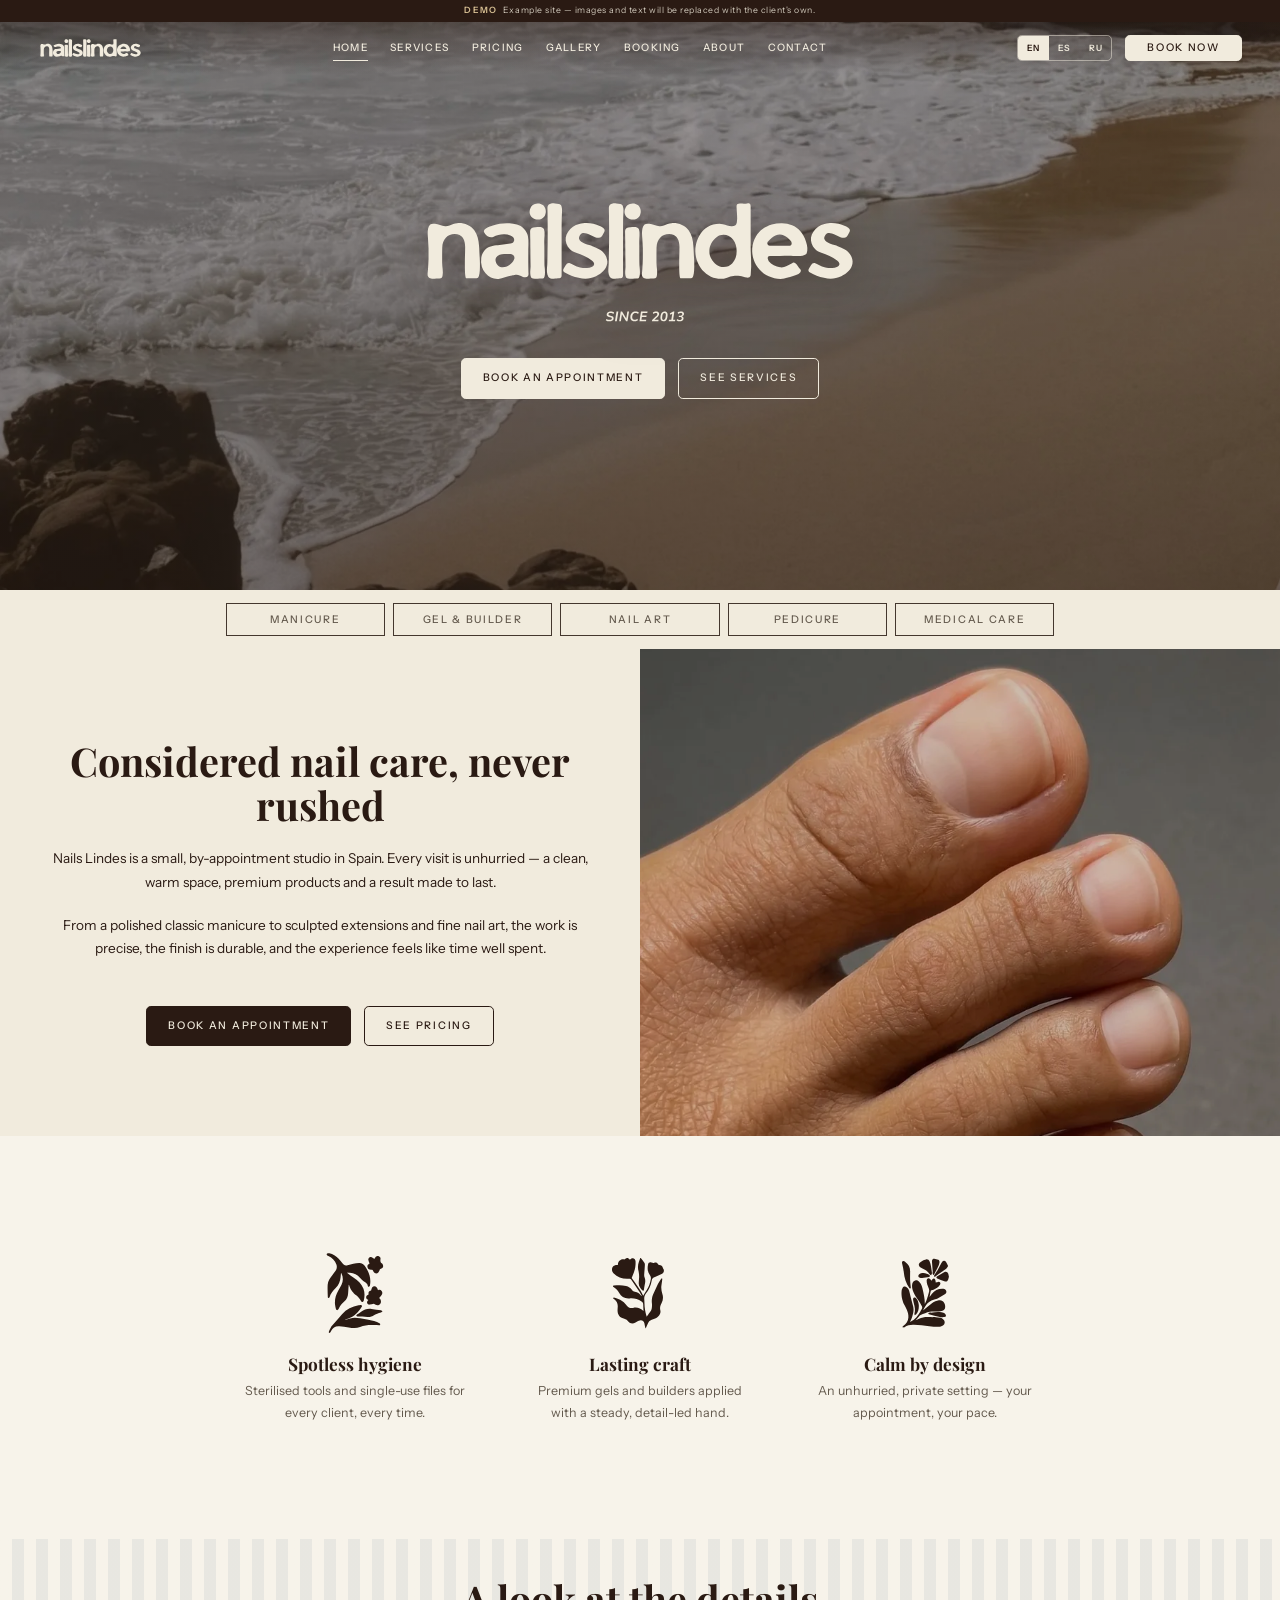
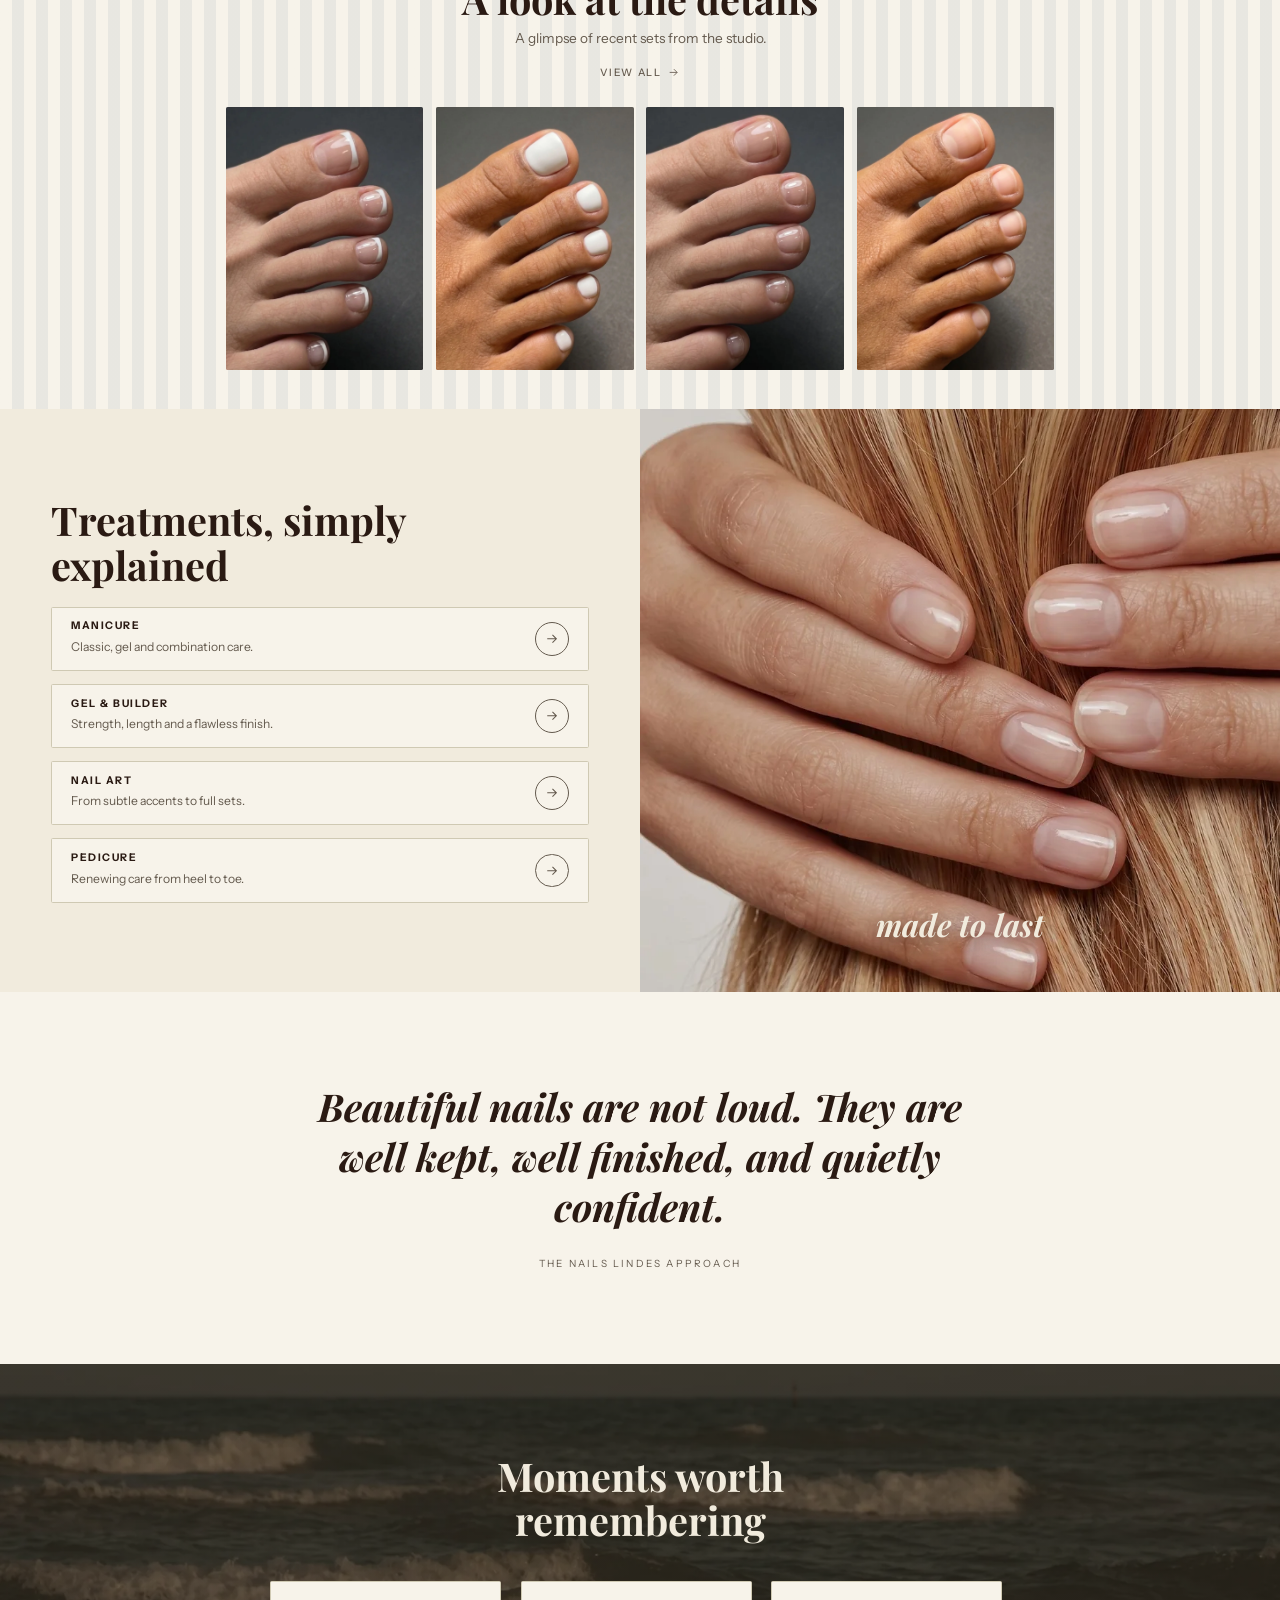
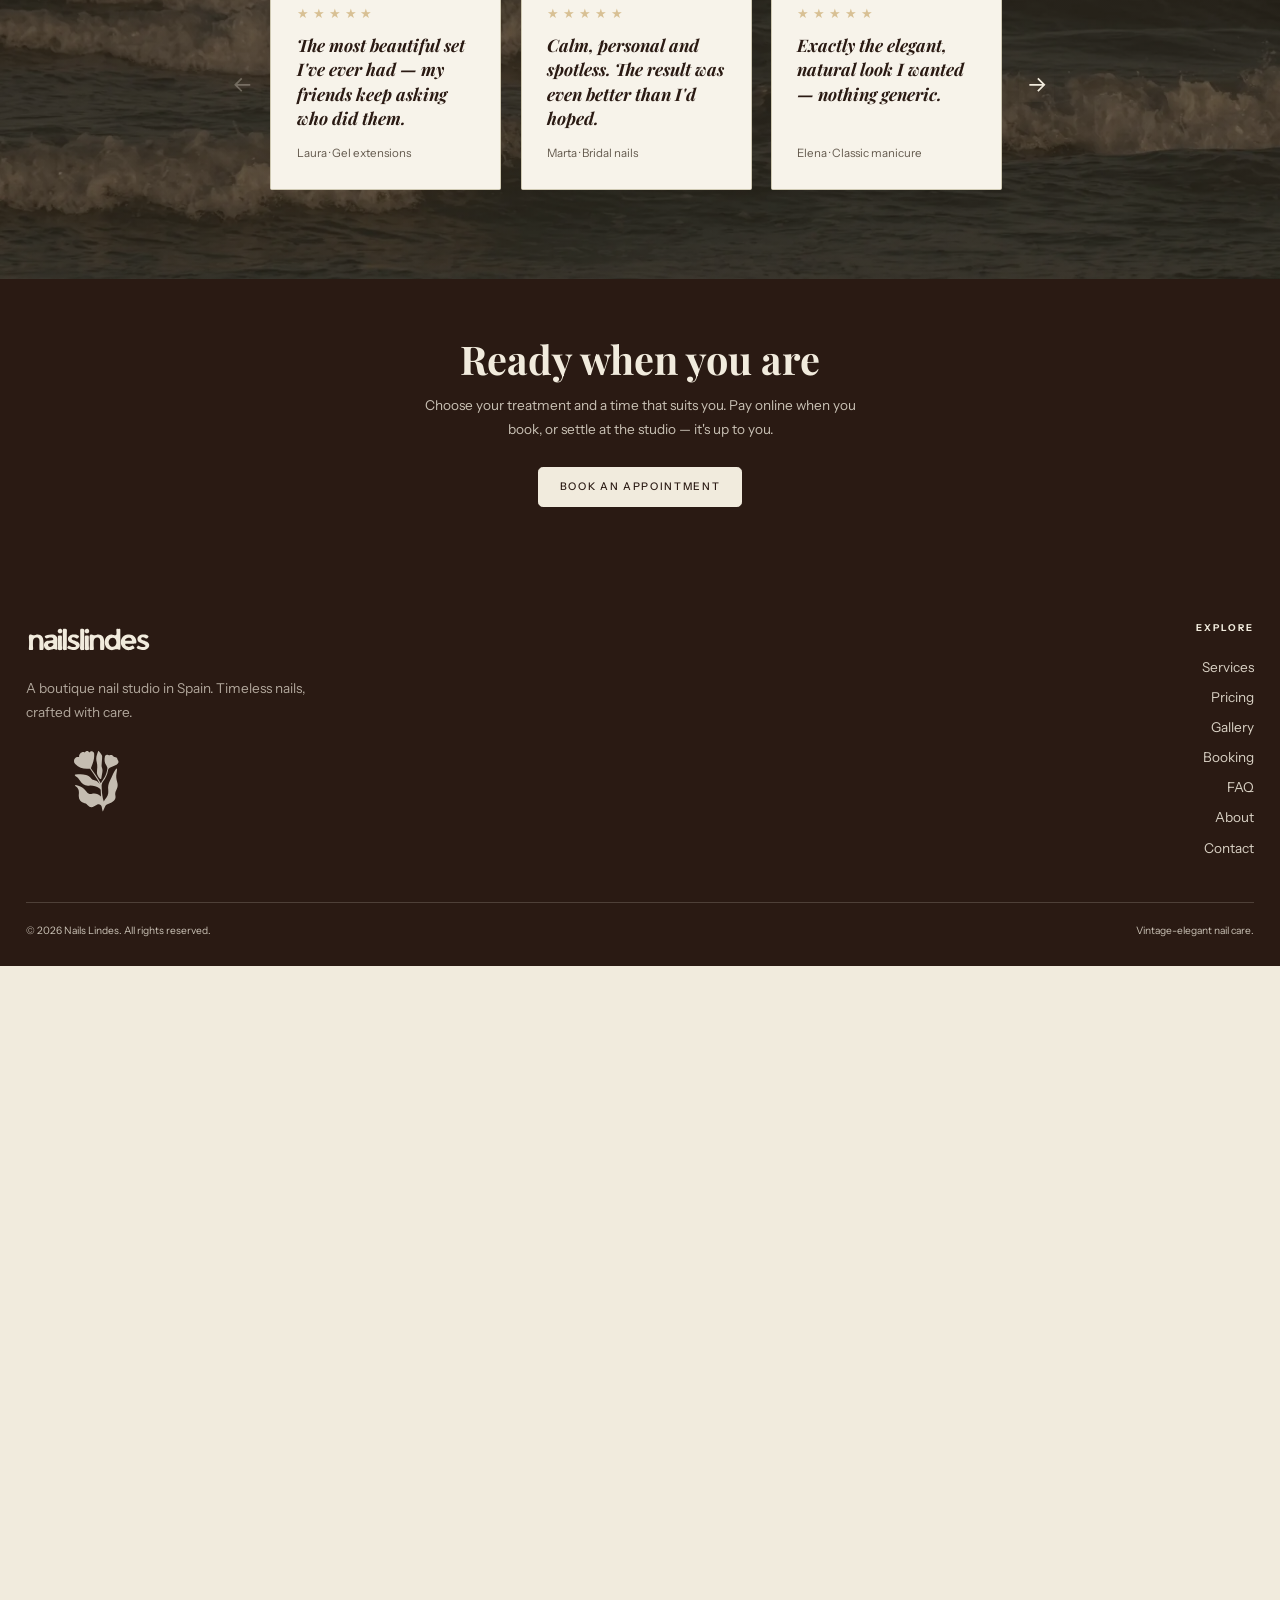
==== commit 107c6438: "Headings: switch serif font to Playfair Display (Cyrillic support); cache v=59" ====
--- a/index.html
+++ b/index.html
@@ -7,8 +7,8 @@
   <meta name="description" content="Nails Lindes — a boutique nail studio in Spain. Manicures, gel extensions, nail art and pedicures with spotless hygiene, transparent pricing and easy online booking.">
   <link rel="preconnect" href="https://fonts.googleapis.com">
   <link rel="preconnect" href="https://fonts.gstatic.com" crossorigin>
-  <link href="https://fonts.googleapis.com/css2?family=Instrument+Sans:ital,wght@0,400;0,500;0,600;0,700;1,400&family=Instrument+Serif:ital@0;1&display=swap" rel="stylesheet">
-  <link rel="stylesheet" href="assets/css/styles.css?v=58">
+  <link href="https://fonts.googleapis.com/css2?family=Instrument+Sans:ital,wght@0,400;0,500;0,600;0,700;1,400&family=Playfair+Display:ital,wght@0,400;0,500;0,600;0,700;1,400;1,500;1,600&display=swap" rel="stylesheet">
+  <link rel="stylesheet" href="assets/css/styles.css?v=59">
   <link rel="icon" href="assets/logos/mark.svg" type="image/svg+xml">
 </head>
 <body class="home">
@@ -53,7 +53,7 @@
         <img src="assets/img/hero.webp" alt="" width="1600" height="1000">
       </div>
       <div class="hero__inner">
-        <h1 class="hero__wordmark"><img src="assets/logos/hero-logo-2.svg?v=58" alt="Nails Lindes"></h1>
+        <h1 class="hero__wordmark"><img src="assets/logos/hero-logo-2.svg?v=59" alt="Nails Lindes"></h1>
         <div class="hero__cta">
           <a class="btn btn--light" data-book href="#" data-i18n="cta.bookAppt">Book an appointment</a>
           <a class="btn btn--ghost" href="services.html" style="--btn-fg:#F1EBDD;border-color:#F1EBDD" data-i18n="cta.seeServices">See services</a>
@@ -85,7 +85,7 @@
           <a class="btn btn--ghost" href="pricing.html" data-i18n="cta.seePricing">See pricing</a>
         </div>
       </div>
-      <div class="fullsplit__media reveal"><img src="assets/img/intro-pl2.webp?v=58" alt="Pedicure result at Nails Lindes" loading="lazy" width="900" height="1200"></div>
+      <div class="fullsplit__media reveal"><img src="assets/img/intro-pl2.webp?v=59" alt="Pedicure result at Nails Lindes" loading="lazy" width="900" height="1200"></div>
     </section>
 
     <!-- ================= Marquee ================= -->
@@ -95,17 +95,17 @@
       <div class="container">
         <div class="feature-grid">
           <div class="feature reveal">
-            <img class="feature__icon" src="assets/graphics/g2.svg?v=58" alt="" width="60" height="60" loading="lazy">
+            <img class="feature__icon" src="assets/graphics/g2.svg?v=59" alt="" width="60" height="60" loading="lazy">
             <h3 data-i18n="home.f1Title">Spotless hygiene</h3>
             <p data-i18n="home.f1Body">Sterilised tools and single-use files for every client, every time.</p>
           </div>
           <div class="feature reveal">
-            <img class="feature__icon" src="assets/graphics/g3.svg?v=58" alt="" width="60" height="60" loading="lazy">
+            <img class="feature__icon" src="assets/graphics/g3.svg?v=59" alt="" width="60" height="60" loading="lazy">
             <h3 data-i18n="home.f2Title">Lasting craft</h3>
             <p data-i18n="home.f2Body">Premium gels and builders applied with a steady, detail-led hand.</p>
           </div>
           <div class="feature reveal">
-            <img class="feature__icon" src="assets/graphics/g4.svg?v=58" alt="" width="60" height="60" loading="lazy">
+            <img class="feature__icon" src="assets/graphics/g4.svg?v=59" alt="" width="60" height="60" loading="lazy">
             <h3 data-i18n="home.f3Title">Calm by design</h3>
             <p data-i18n="home.f3Body">An unhurried, private setting — your appointment, your pace.</p>
           </div>
@@ -127,10 +127,10 @@
           </a>
         </div>
         <div class="gallery-row">
-          <a class="thumb reveal" href="gallery.html"><img src="assets/img/galh-1.webp?v=58" alt="Pedicure at Nails Lindes" loading="lazy" width="1600" height="1200"></a>
-          <a class="thumb reveal" href="gallery.html"><img src="assets/img/galh-2.webp?v=58" alt="Pedicure at Nails Lindes" loading="lazy" width="1600" height="1200"></a>
-          <a class="thumb reveal" href="gallery.html"><img src="assets/img/galh-3.webp?v=58" alt="Pedicure at Nails Lindes" loading="lazy" width="1600" height="1200"></a>
-          <a class="thumb reveal" href="gallery.html"><img src="assets/img/galh-4.webp?v=58" alt="Pedicure at Nails Lindes" loading="lazy" width="1600" height="1200"></a>
+          <a class="thumb reveal" href="gallery.html"><img src="assets/img/galh-1.webp?v=59" alt="Pedicure at Nails Lindes" loading="lazy" width="1600" height="1200"></a>
+          <a class="thumb reveal" href="gallery.html"><img src="assets/img/galh-2.webp?v=59" alt="Pedicure at Nails Lindes" loading="lazy" width="1600" height="1200"></a>
+          <a class="thumb reveal" href="gallery.html"><img src="assets/img/galh-3.webp?v=59" alt="Pedicure at Nails Lindes" loading="lazy" width="1600" height="1200"></a>
+          <a class="thumb reveal" href="gallery.html"><img src="assets/img/galh-4.webp?v=59" alt="Pedicure at Nails Lindes" loading="lazy" width="1600" height="1200"></a>
         </div>
       </div>
     </section>
@@ -161,7 +161,7 @@
         </ul>
       </div>
       <div class="fullsplit__media reveal">
-        <img src="assets/img/treat-ref.webp?v=58" alt="Pedicure result at Nails Lindes" loading="lazy" width="900" height="1200">
+        <img src="assets/img/treat-ref.webp?v=59" alt="Pedicure result at Nails Lindes" loading="lazy" width="900" height="1200">
         <span class="fullsplit__script">made to last</span>
       </div>
     </section>
@@ -267,8 +267,8 @@
     </div>
   </footer>
 
-  <script src="assets/js/config.js?v=58"></script>
-  <script src="assets/js/i18n.js?v=58"></script>
-  <script src="assets/js/main.js?v=58"></script>
+  <script src="assets/js/config.js?v=59"></script>
+  <script src="assets/js/i18n.js?v=59"></script>
+  <script src="assets/js/main.js?v=59"></script>
 </body>
 </html>
--- a/assets/css/styles.css
+++ b/assets/css/styles.css
@@ -24,7 +24,7 @@
   --accent-cool:   var(--color-cadet);
 
   /* Typography */
-  --font-serif: "Instrument Serif", "Times New Roman", serif;
+  --font-serif: "Playfair Display", "Times New Roman", serif;
   --font-sans:  "Instrument Sans", "Helvetica Neue", Arial, sans-serif;
 
   --tracking-wide:  0.16em;
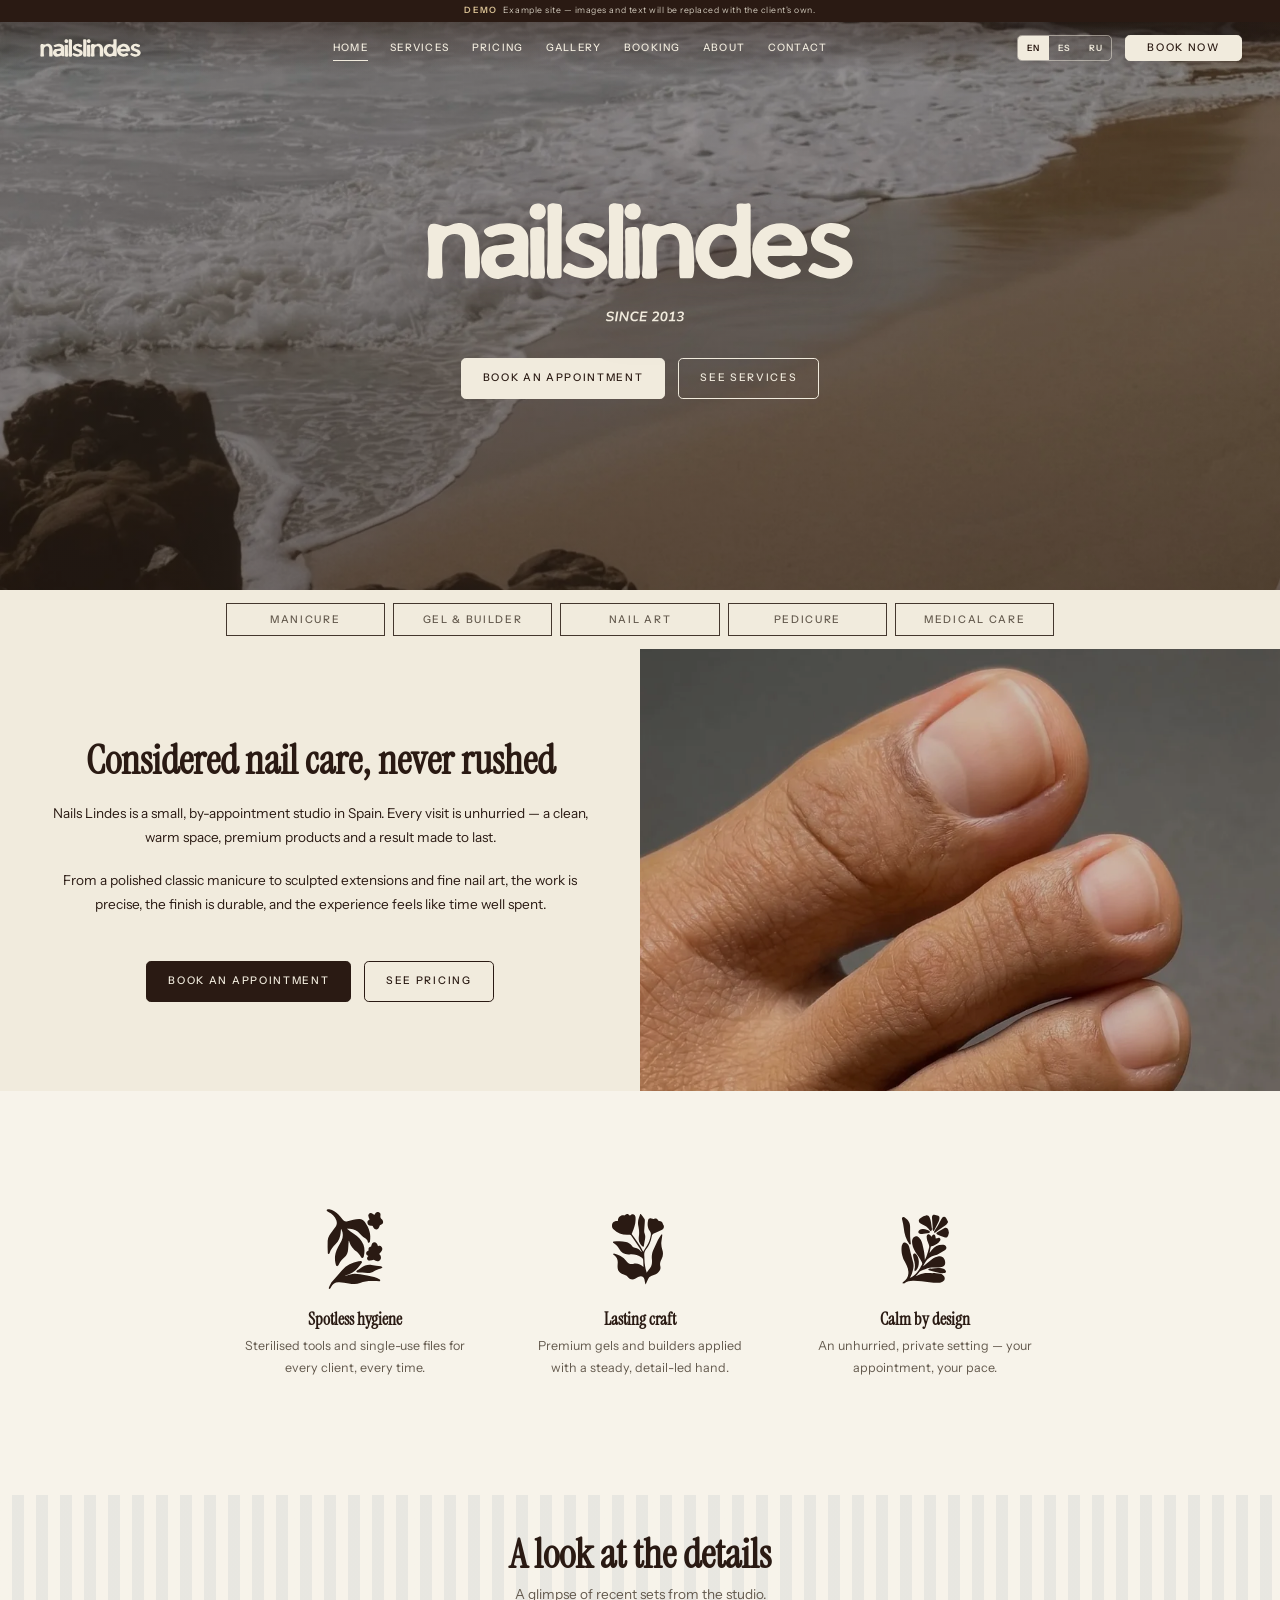
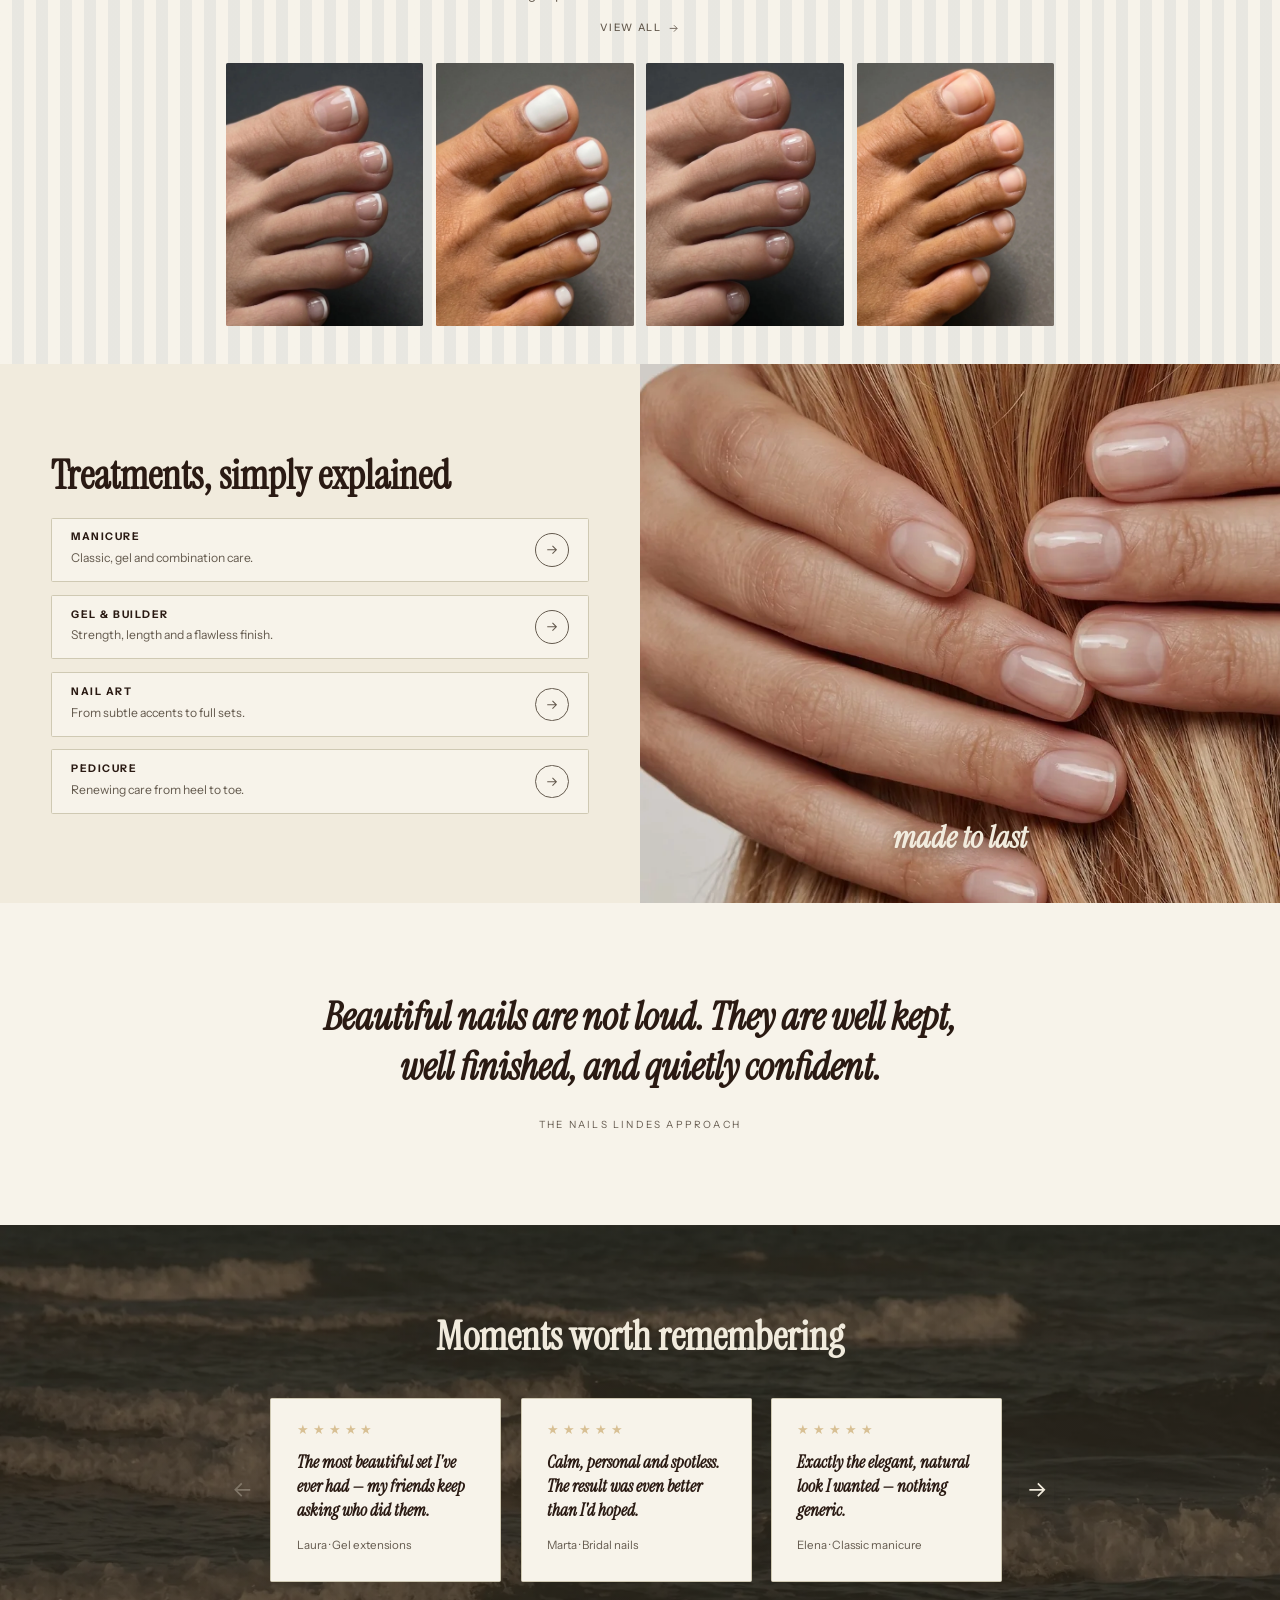
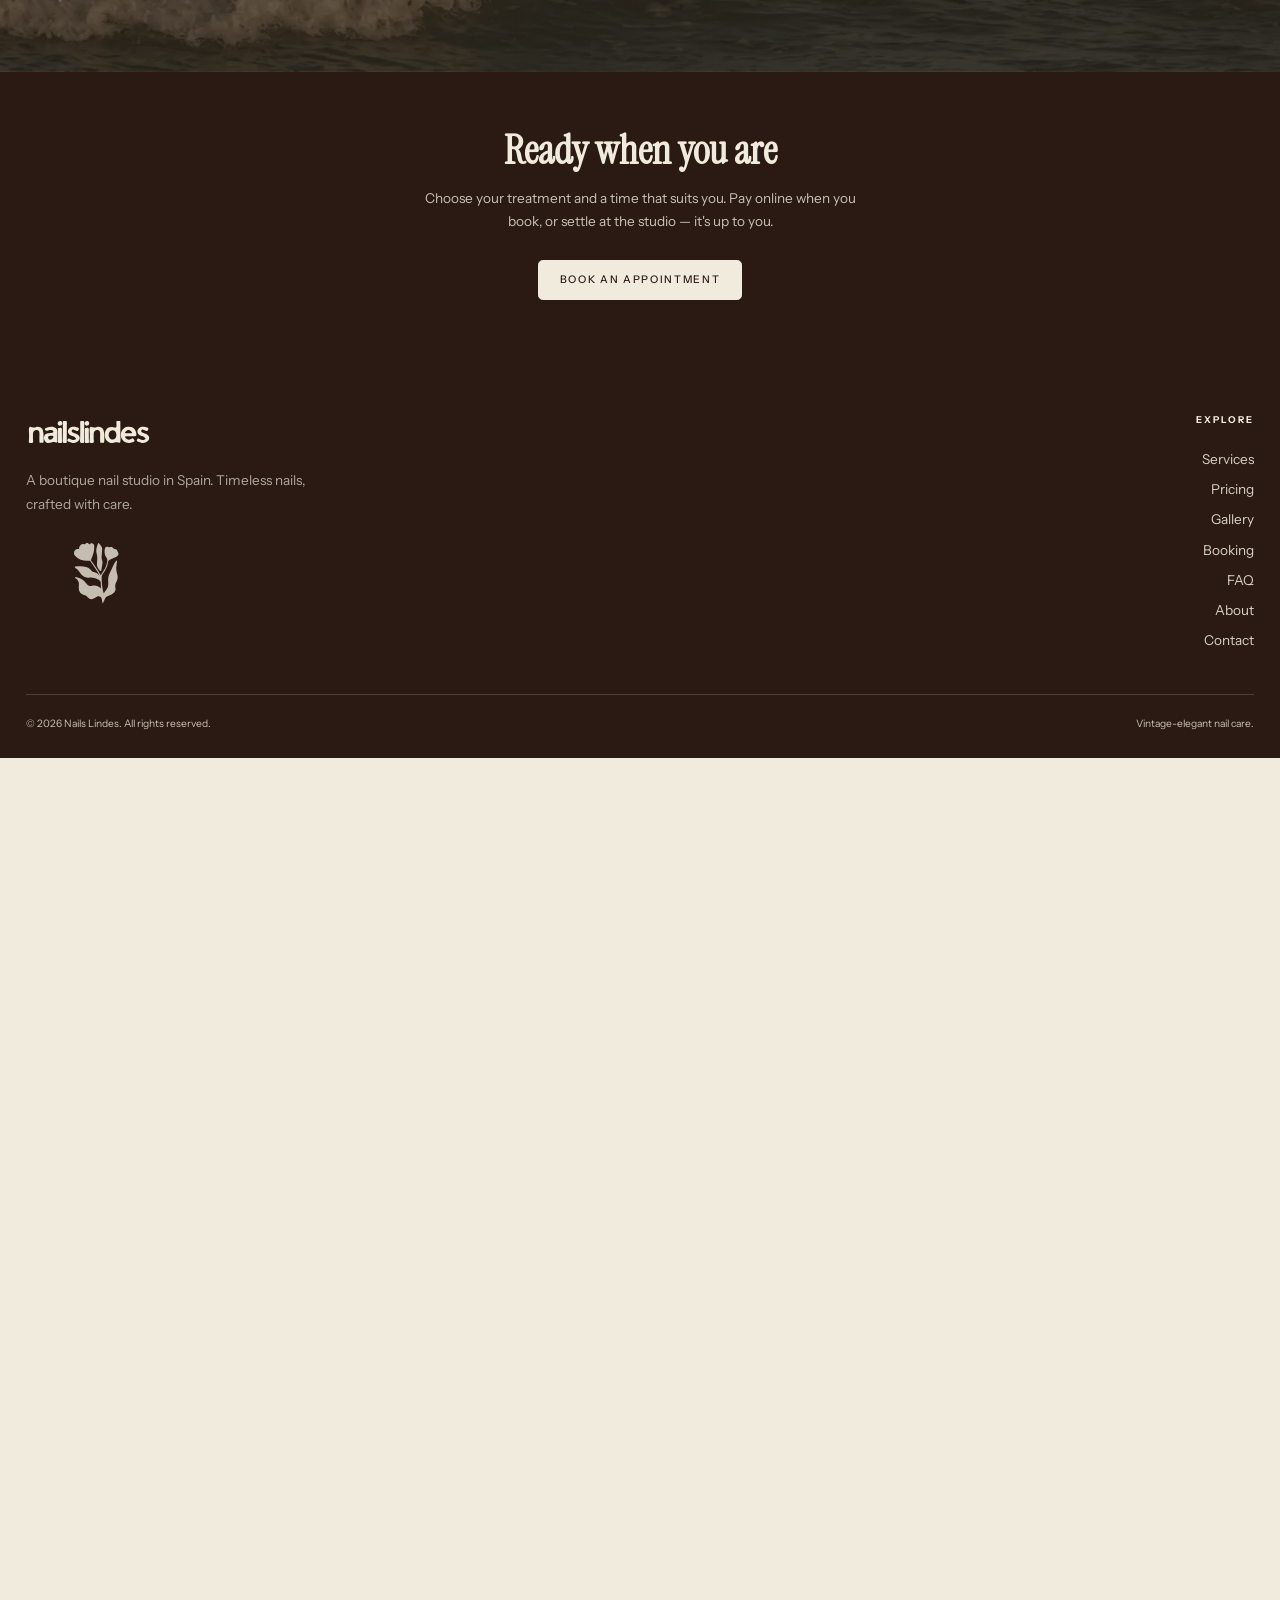
==== commit 1ea099fb: "Revert headings to Instrument Serif (EN/ES); remove faux-bold from Russian serif headings only; cach" ====
--- a/index.html
+++ b/index.html
@@ -7,8 +7,8 @@
   <meta name="description" content="Nails Lindes — a boutique nail studio in Spain. Manicures, gel extensions, nail art and pedicures with spotless hygiene, transparent pricing and easy online booking.">
   <link rel="preconnect" href="https://fonts.googleapis.com">
   <link rel="preconnect" href="https://fonts.gstatic.com" crossorigin>
-  <link href="https://fonts.googleapis.com/css2?family=Instrument+Sans:ital,wght@0,400;0,500;0,600;0,700;1,400&family=Playfair+Display:ital,wght@0,400;0,500;0,600;0,700;1,400;1,500;1,600&display=swap" rel="stylesheet">
-  <link rel="stylesheet" href="assets/css/styles.css?v=59">
+  <link href="https://fonts.googleapis.com/css2?family=Instrument+Sans:ital,wght@0,400;0,500;0,600;0,700;1,400&family=Instrument+Serif:ital@0;1&display=swap" rel="stylesheet">
+  <link rel="stylesheet" href="assets/css/styles.css?v=60">
   <link rel="icon" href="assets/logos/mark.svg" type="image/svg+xml">
 </head>
 <body class="home">
@@ -53,7 +53,7 @@
         <img src="assets/img/hero.webp" alt="" width="1600" height="1000">
       </div>
       <div class="hero__inner">
-        <h1 class="hero__wordmark"><img src="assets/logos/hero-logo-2.svg?v=59" alt="Nails Lindes"></h1>
+        <h1 class="hero__wordmark"><img src="assets/logos/hero-logo-2.svg?v=60" alt="Nails Lindes"></h1>
         <div class="hero__cta">
           <a class="btn btn--light" data-book href="#" data-i18n="cta.bookAppt">Book an appointment</a>
           <a class="btn btn--ghost" href="services.html" style="--btn-fg:#F1EBDD;border-color:#F1EBDD" data-i18n="cta.seeServices">See services</a>
@@ -85,7 +85,7 @@
           <a class="btn btn--ghost" href="pricing.html" data-i18n="cta.seePricing">See pricing</a>
         </div>
       </div>
-      <div class="fullsplit__media reveal"><img src="assets/img/intro-pl2.webp?v=59" alt="Pedicure result at Nails Lindes" loading="lazy" width="900" height="1200"></div>
+      <div class="fullsplit__media reveal"><img src="assets/img/intro-pl2.webp?v=60" alt="Pedicure result at Nails Lindes" loading="lazy" width="900" height="1200"></div>
     </section>
 
     <!-- ================= Marquee ================= -->
@@ -95,17 +95,17 @@
       <div class="container">
         <div class="feature-grid">
           <div class="feature reveal">
-            <img class="feature__icon" src="assets/graphics/g2.svg?v=59" alt="" width="60" height="60" loading="lazy">
+            <img class="feature__icon" src="assets/graphics/g2.svg?v=60" alt="" width="60" height="60" loading="lazy">
             <h3 data-i18n="home.f1Title">Spotless hygiene</h3>
             <p data-i18n="home.f1Body">Sterilised tools and single-use files for every client, every time.</p>
           </div>
           <div class="feature reveal">
-            <img class="feature__icon" src="assets/graphics/g3.svg?v=59" alt="" width="60" height="60" loading="lazy">
+            <img class="feature__icon" src="assets/graphics/g3.svg?v=60" alt="" width="60" height="60" loading="lazy">
             <h3 data-i18n="home.f2Title">Lasting craft</h3>
             <p data-i18n="home.f2Body">Premium gels and builders applied with a steady, detail-led hand.</p>
           </div>
           <div class="feature reveal">
-            <img class="feature__icon" src="assets/graphics/g4.svg?v=59" alt="" width="60" height="60" loading="lazy">
+            <img class="feature__icon" src="assets/graphics/g4.svg?v=60" alt="" width="60" height="60" loading="lazy">
             <h3 data-i18n="home.f3Title">Calm by design</h3>
             <p data-i18n="home.f3Body">An unhurried, private setting — your appointment, your pace.</p>
           </div>
@@ -127,10 +127,10 @@
           </a>
         </div>
         <div class="gallery-row">
-          <a class="thumb reveal" href="gallery.html"><img src="assets/img/galh-1.webp?v=59" alt="Pedicure at Nails Lindes" loading="lazy" width="1600" height="1200"></a>
-          <a class="thumb reveal" href="gallery.html"><img src="assets/img/galh-2.webp?v=59" alt="Pedicure at Nails Lindes" loading="lazy" width="1600" height="1200"></a>
-          <a class="thumb reveal" href="gallery.html"><img src="assets/img/galh-3.webp?v=59" alt="Pedicure at Nails Lindes" loading="lazy" width="1600" height="1200"></a>
-          <a class="thumb reveal" href="gallery.html"><img src="assets/img/galh-4.webp?v=59" alt="Pedicure at Nails Lindes" loading="lazy" width="1600" height="1200"></a>
+          <a class="thumb reveal" href="gallery.html"><img src="assets/img/galh-1.webp?v=60" alt="Pedicure at Nails Lindes" loading="lazy" width="1600" height="1200"></a>
+          <a class="thumb reveal" href="gallery.html"><img src="assets/img/galh-2.webp?v=60" alt="Pedicure at Nails Lindes" loading="lazy" width="1600" height="1200"></a>
+          <a class="thumb reveal" href="gallery.html"><img src="assets/img/galh-3.webp?v=60" alt="Pedicure at Nails Lindes" loading="lazy" width="1600" height="1200"></a>
+          <a class="thumb reveal" href="gallery.html"><img src="assets/img/galh-4.webp?v=60" alt="Pedicure at Nails Lindes" loading="lazy" width="1600" height="1200"></a>
         </div>
       </div>
     </section>
@@ -161,7 +161,7 @@
         </ul>
       </div>
       <div class="fullsplit__media reveal">
-        <img src="assets/img/treat-ref.webp?v=59" alt="Pedicure result at Nails Lindes" loading="lazy" width="900" height="1200">
+        <img src="assets/img/treat-ref.webp?v=60" alt="Pedicure result at Nails Lindes" loading="lazy" width="900" height="1200">
         <span class="fullsplit__script">made to last</span>
       </div>
     </section>
@@ -267,8 +267,8 @@
     </div>
   </footer>
 
-  <script src="assets/js/config.js?v=59"></script>
-  <script src="assets/js/i18n.js?v=59"></script>
-  <script src="assets/js/main.js?v=59"></script>
+  <script src="assets/js/config.js?v=60"></script>
+  <script src="assets/js/i18n.js?v=60"></script>
+  <script src="assets/js/main.js?v=60"></script>
 </body>
 </html>
--- a/assets/css/styles.css
+++ b/assets/css/styles.css
@@ -24,7 +24,7 @@
   --accent-cool:   var(--color-cadet);
 
   /* Typography */
-  --font-serif: "Playfair Display", "Times New Roman", serif;
+  --font-serif: "Instrument Serif", "Times New Roman", serif;
   --font-sans:  "Instrument Sans", "Helvetica Neue", Arial, sans-serif;
 
   --tracking-wide:  0.16em;
@@ -1679,3 +1679,15 @@
 
 /* Quote band: bold */
 .quote-band__mark { font-weight: 700 !important; }
+
+/* Russian: remove the (faux) bold from serif headings — Cyrillic reads better unbolded */
+html[lang="ru"] h1, html[lang="ru"] h2, html[lang="ru"] h3,
+html[lang="ru"] h4, html[lang="ru"] h5, html[lang="ru"] h6,
+html[lang="ru"] .brand__name, html[lang="ru"] .svc-card__title,
+html[lang="ru"] .price-item__name, html[lang="ru"] .price-item__price,
+html[lang="ru"] .card__title, html[lang="ru"] .stat__num,
+html[lang="ru"] .quote-band__mark, html[lang="ru"] .testi-card blockquote,
+html[lang="ru"] .faq__item summary, html[lang="ru"] .striped-band .band-sub,
+html[lang="ru"] .fullsplit__script {
+  font-weight: 400 !important;
+}
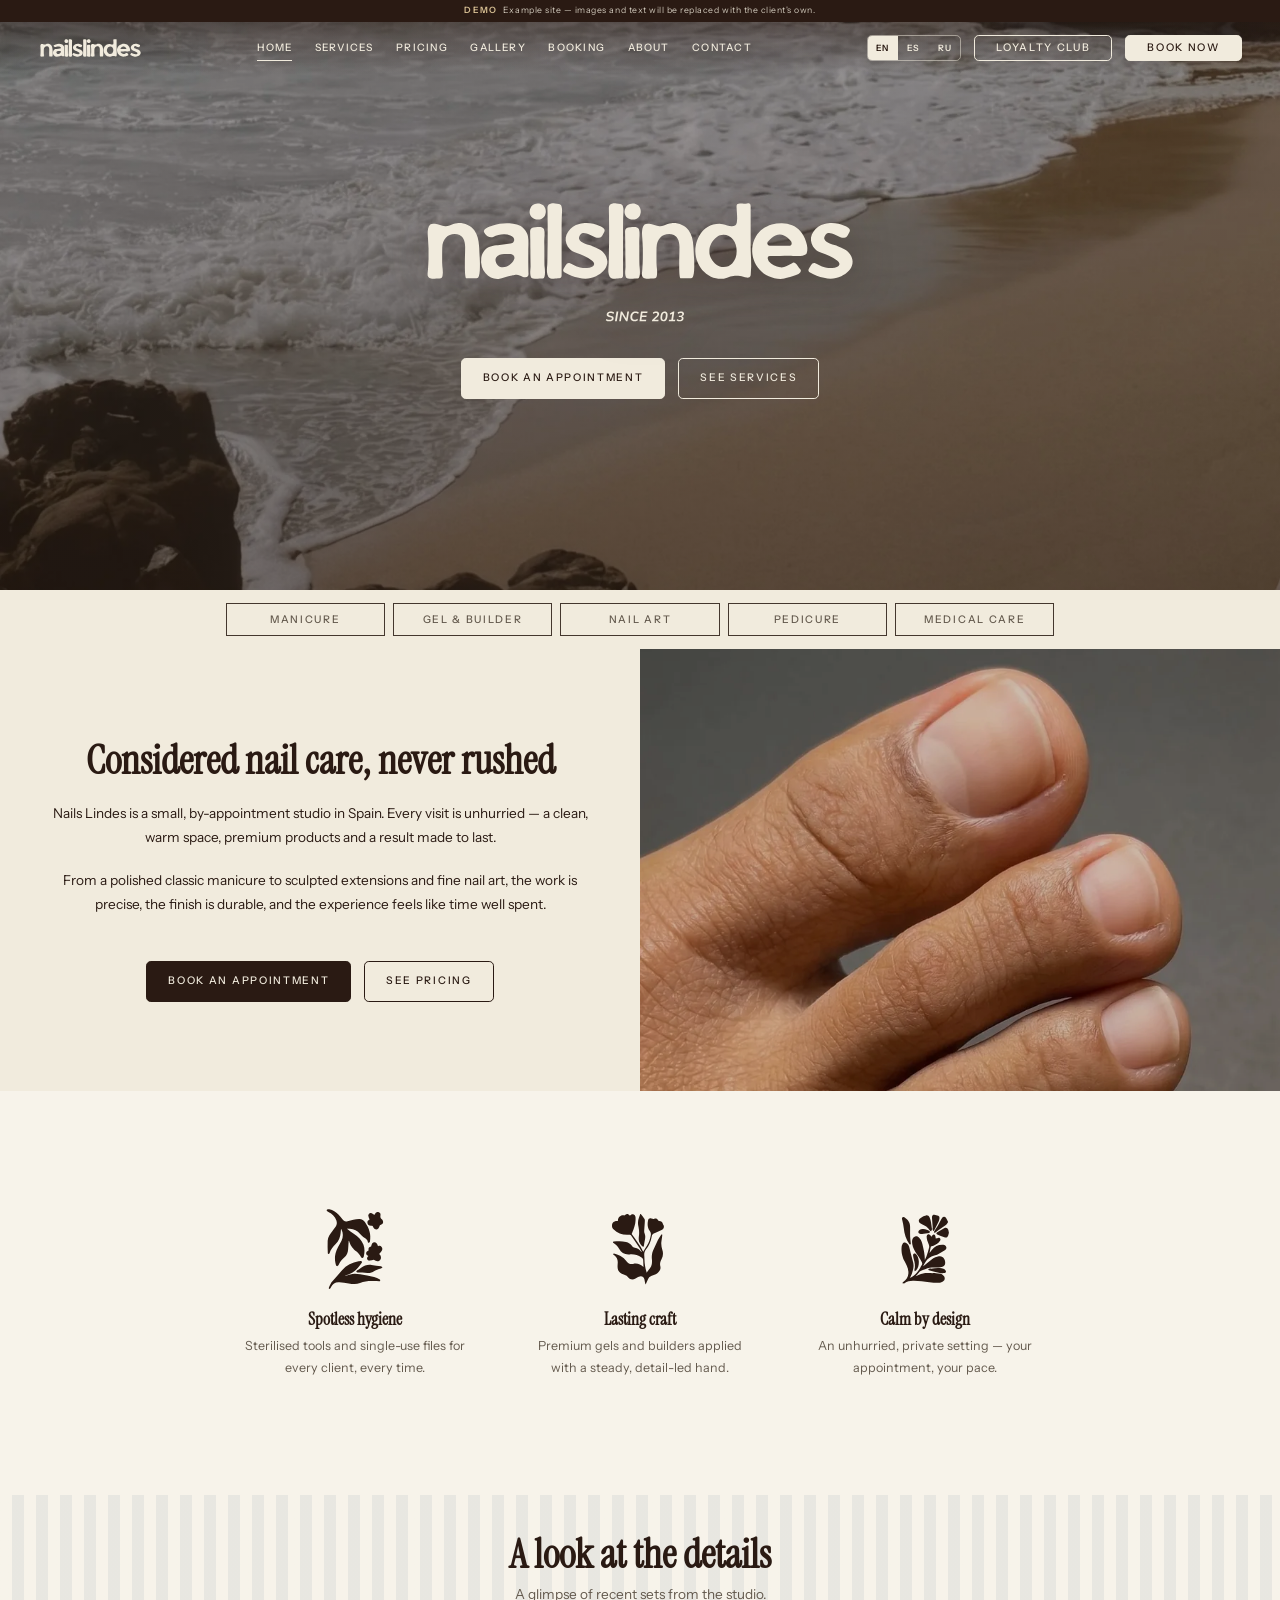
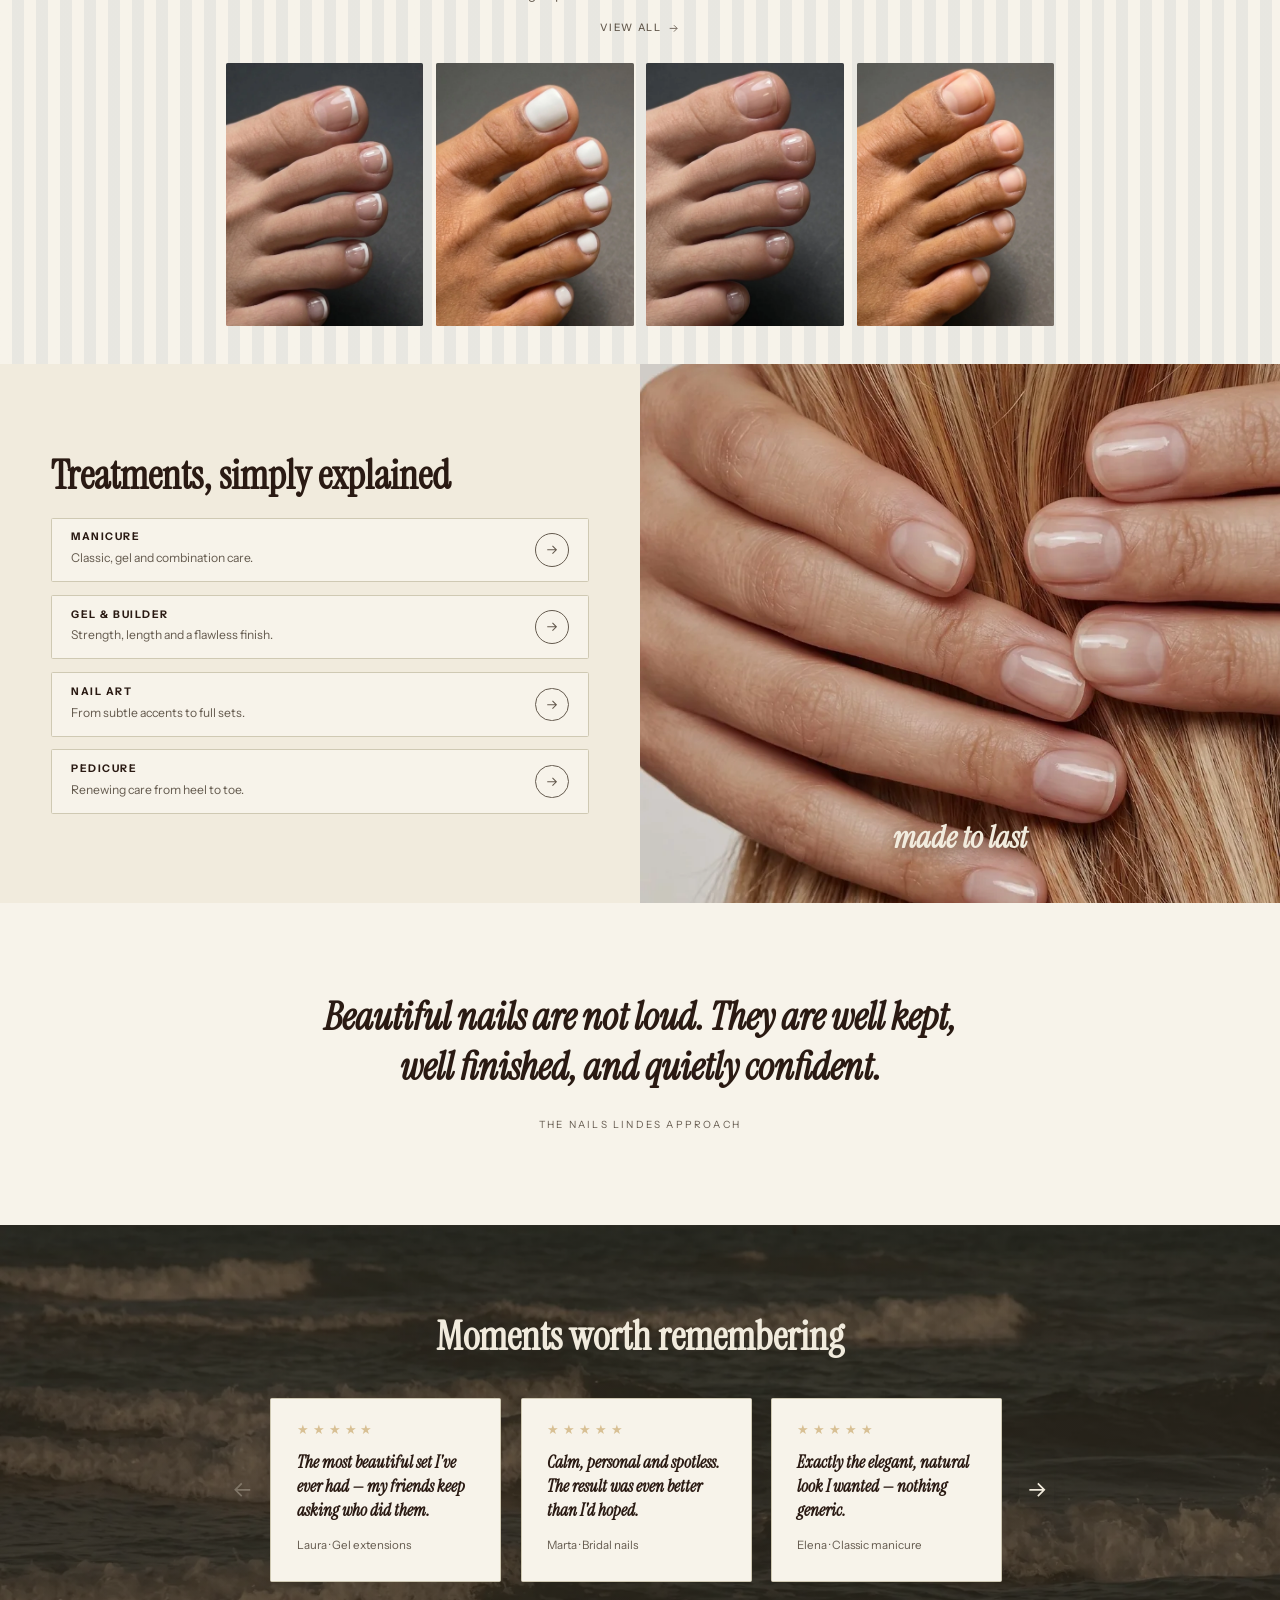
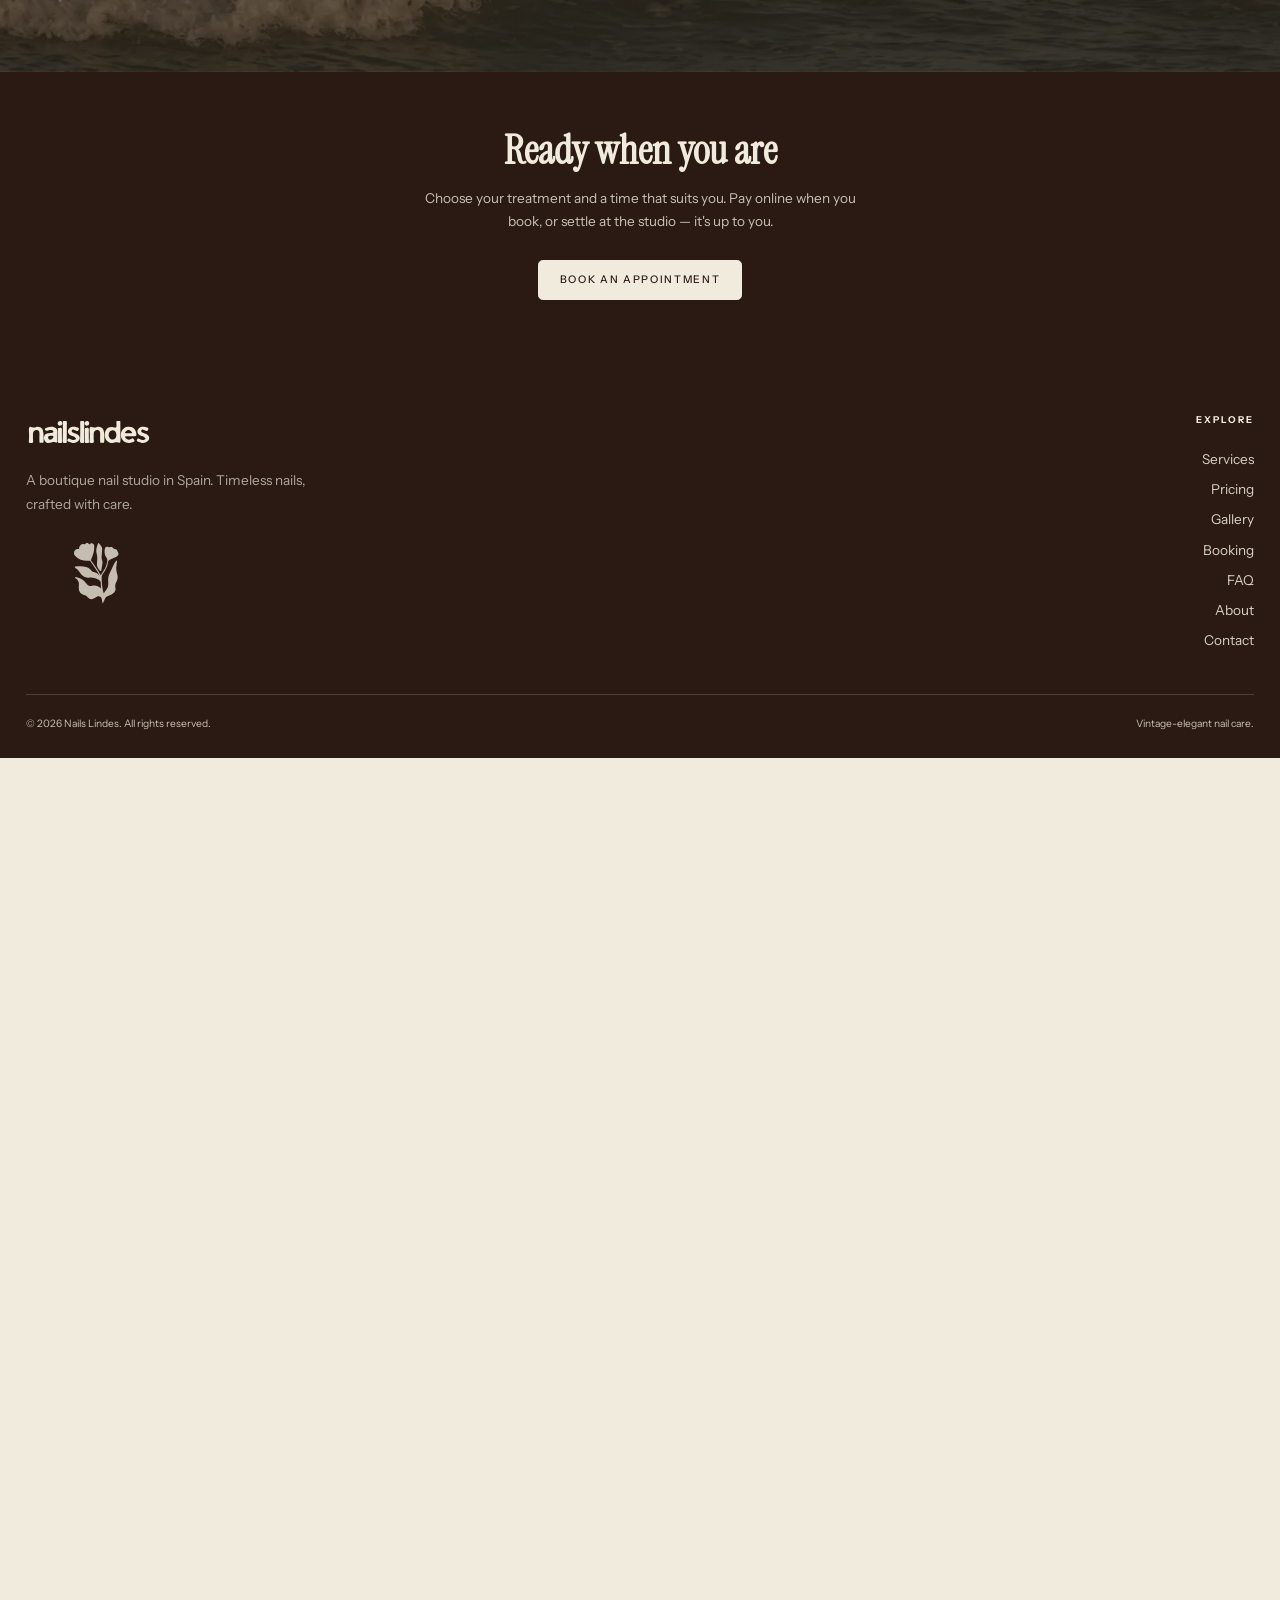
==== commit add33781: "Add loyalty club button and modal to header Add a pale, light-filled "Loyalty club" button next to B" ====
--- a/index.html
+++ b/index.html
@@ -38,6 +38,7 @@
           <button class="lang__btn" data-lang="es" type="button">ES</button>
           <button class="lang__btn" data-lang="ru" type="button">RU</button>
         </div>
+        <button class="btn btn--loyalty" type="button" data-loyalty-open aria-haspopup="dialog" data-i18n="loyalty.open">Loyalty club</button>
         <a class="btn" href="booking.html" data-i18n="cta.book">Book now</a>
         <button class="burger" aria-label="Menu" aria-expanded="false" aria-controls="nav">
           <span></span><span></span><span></span>
--- a/assets/css/styles.css
+++ b/assets/css/styles.css
@@ -166,6 +166,17 @@
 .btn--light { --btn-bg: var(--color-beige); --btn-fg: var(--color-coffee); }
 .btn--light:hover { background: transparent; color: var(--color-beige); border-color: var(--color-beige); }
 .btn--block { width: 100%; }
+/* Loyalty: a pale, light-filled button that reads next to the dark Book button */
+.btn--loyalty { --btn-bg: var(--color-beige); --btn-fg: var(--color-coffee); border-color: var(--color-tan); }
+.btn--loyalty:hover { background: var(--color-tan); color: var(--color-coffee); border-color: var(--color-tan); transform: translateY(-2px); }
+
+/* The loyalty opener lives in the header on desktop and in the slide-in menu on
+   mobile — never both at once. */
+.nav__link--loyalty { display: none; }
+@media (max-width: 940px) {
+  .header-actions .btn--loyalty { display: none; }
+  .nav__link--loyalty { display: block; }
+}
 
 .link-arrow {
   display: inline-flex;
@@ -1012,6 +1023,9 @@
   background: var(--color-beige); color: var(--color-coffee); border-color: var(--color-beige);
 }
 body.home .site-header:not(.is-scrolled) .header-actions > .btn:hover { background: transparent; color: var(--color-beige); }
+/* Loyalty stays outlined over the hero so it doesn't merge with the solid Book button */
+body.home .site-header:not(.is-scrolled) .header-actions > .btn--loyalty { background: transparent; color: var(--color-beige); border-color: var(--color-beige); }
+body.home .site-header:not(.is-scrolled) .header-actions > .btn--loyalty:hover { background: var(--color-beige); color: var(--color-coffee); }
 body.home .site-header:not(.is-scrolled) .burger { border-color: rgba(241, 235, 221, .5); }
 body.home .site-header:not(.is-scrolled) .burger span { background: var(--color-beige); }
 
@@ -1691,3 +1705,131 @@
 html[lang="ru"] .fullsplit__script {
   font-weight: 400 !important;
 }
+
+/* ==========================================================================
+   Loyalty club modal
+   ========================================================================== */
+.loyalty-overlay {
+  position: fixed;
+  inset: 0;
+  z-index: 200;
+  display: flex;
+  align-items: center;
+  justify-content: center;
+  padding: var(--space-4);
+  background: rgba(42, 26, 19, 0.55);
+  -webkit-backdrop-filter: blur(4px);
+  backdrop-filter: blur(4px);
+  opacity: 0;
+  visibility: hidden;
+  transition: opacity .3s var(--ease), visibility .3s var(--ease);
+}
+.loyalty-overlay.is-open { opacity: 1; visibility: visible; }
+
+.loyalty-modal {
+  position: relative;
+  display: grid;
+  grid-template-columns: 1fr 1fr;
+  width: min(920px, 100%);
+  max-height: min(90vh, 660px);
+  overflow: hidden;
+  background: var(--color-beige);
+  border-radius: calc(var(--radius) * 6);
+  box-shadow: var(--shadow-soft);
+  transform: translateY(14px) scale(.985);
+  transition: transform .35s var(--ease);
+}
+.loyalty-overlay.is-open .loyalty-modal { transform: none; }
+
+.loyalty-modal__media { position: relative; background: var(--color-silver); }
+.loyalty-modal__media img { width: 100%; height: 100%; object-fit: cover; display: block; }
+
+.loyalty-modal__body {
+  padding: var(--space-5);
+  display: flex;
+  flex-direction: column;
+  gap: var(--space-2);
+  overflow-y: auto;
+}
+.loyalty-eyebrow {
+  text-transform: uppercase;
+  letter-spacing: var(--tracking-wide);
+  font-size: .72rem;
+  font-weight: 600;
+  color: var(--color-stone);
+}
+.loyalty-modal__body h2 { margin: 0; }
+.loyalty-modal__body > p { margin: 0; color: var(--color-stone); }
+
+.loyalty-benefits {
+  list-style: none;
+  margin: .2rem 0;
+  padding: 0;
+  display: flex;
+  flex-direction: column;
+  gap: .7rem;
+}
+.loyalty-benefits li { position: relative; padding-left: 1.6rem; }
+.loyalty-benefits li::before {
+  content: "";
+  position: absolute;
+  left: 0;
+  top: .45em;
+  width: .5rem;
+  height: .5rem;
+  border-radius: 50%;
+  background: var(--color-tan);
+}
+
+.loyalty-modal__body .btn { margin-top: var(--space-2); }
+
+.loyalty-note {
+  margin: 0;
+  font-size: .78rem;
+  line-height: 1.5;
+  color: var(--color-stone);
+  border-radius: var(--radius);
+  transition: background .3s var(--ease), color .3s var(--ease);
+}
+.loyalty-note.is-flash {
+  animation: loyaltyFlash 1.2s var(--ease);
+}
+@keyframes loyaltyFlash {
+  0%   { background: color-mix(in srgb, var(--color-tan) 60%, transparent); color: var(--color-coffee); }
+  100% { background: transparent; color: var(--color-stone); }
+}
+
+.loyalty-close {
+  position: absolute;
+  top: .8rem;
+  right: .8rem;
+  z-index: 1;
+  display: inline-flex;
+  align-items: center;
+  justify-content: center;
+  width: 38px;
+  height: 38px;
+  border: 1px solid var(--line);
+  border-radius: 50%;
+  background: color-mix(in srgb, var(--color-beige) 88%, transparent);
+  color: var(--color-coffee);
+  cursor: pointer;
+  transition: background .3s var(--ease), transform .3s var(--ease);
+}
+.loyalty-close:hover { background: var(--color-tan); transform: rotate(90deg); }
+.loyalty-close svg { width: 18px; height: 18px; }
+
+@media (max-width: 720px) {
+  .loyalty-modal { grid-template-columns: 1fr; max-height: 88vh; }
+  .loyalty-modal__media { height: 180px; }
+  .loyalty-modal__body { padding: var(--space-4); }
+}
+
+@media (prefers-reduced-motion: reduce) {
+  .loyalty-overlay,
+  .loyalty-modal,
+  .loyalty-close,
+  .loyalty-note { transition: none; }
+  .loyalty-note.is-flash { animation: none; }
+  .loyalty-close:hover { transform: none; }
+}
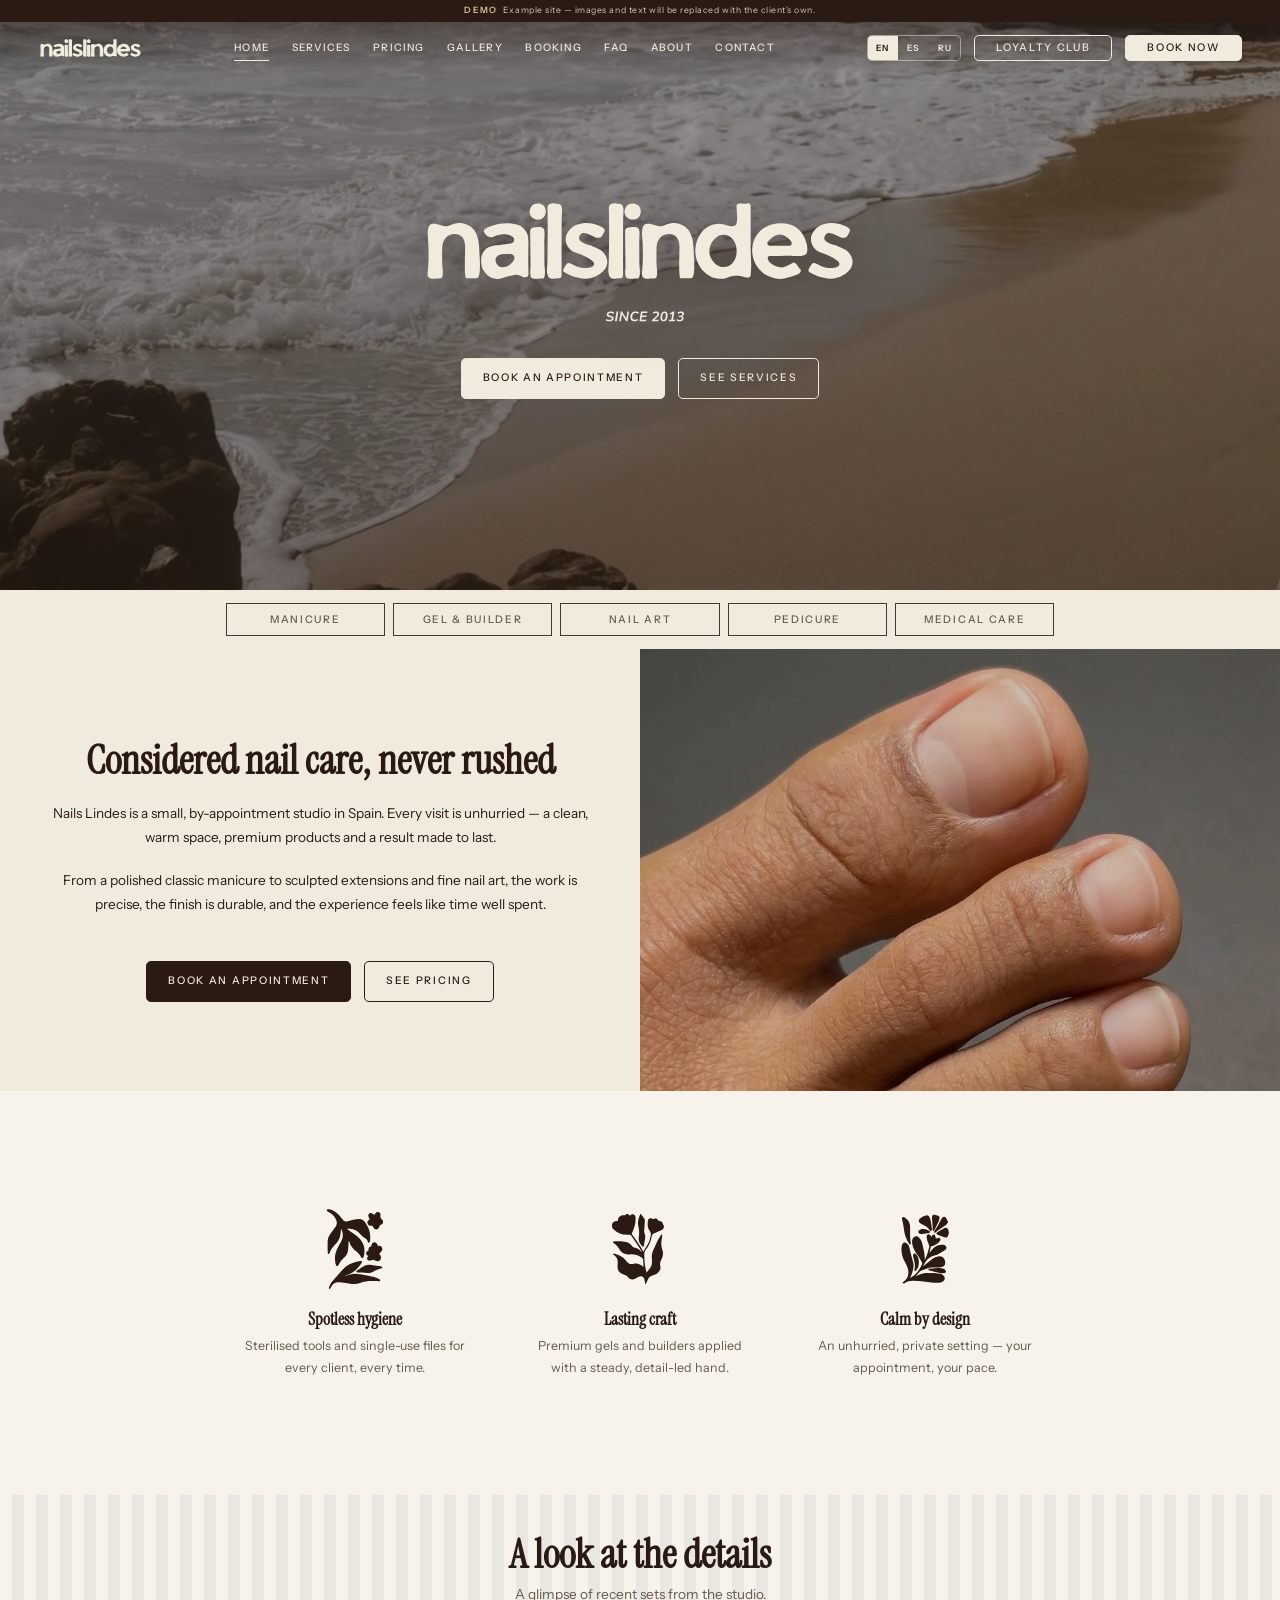
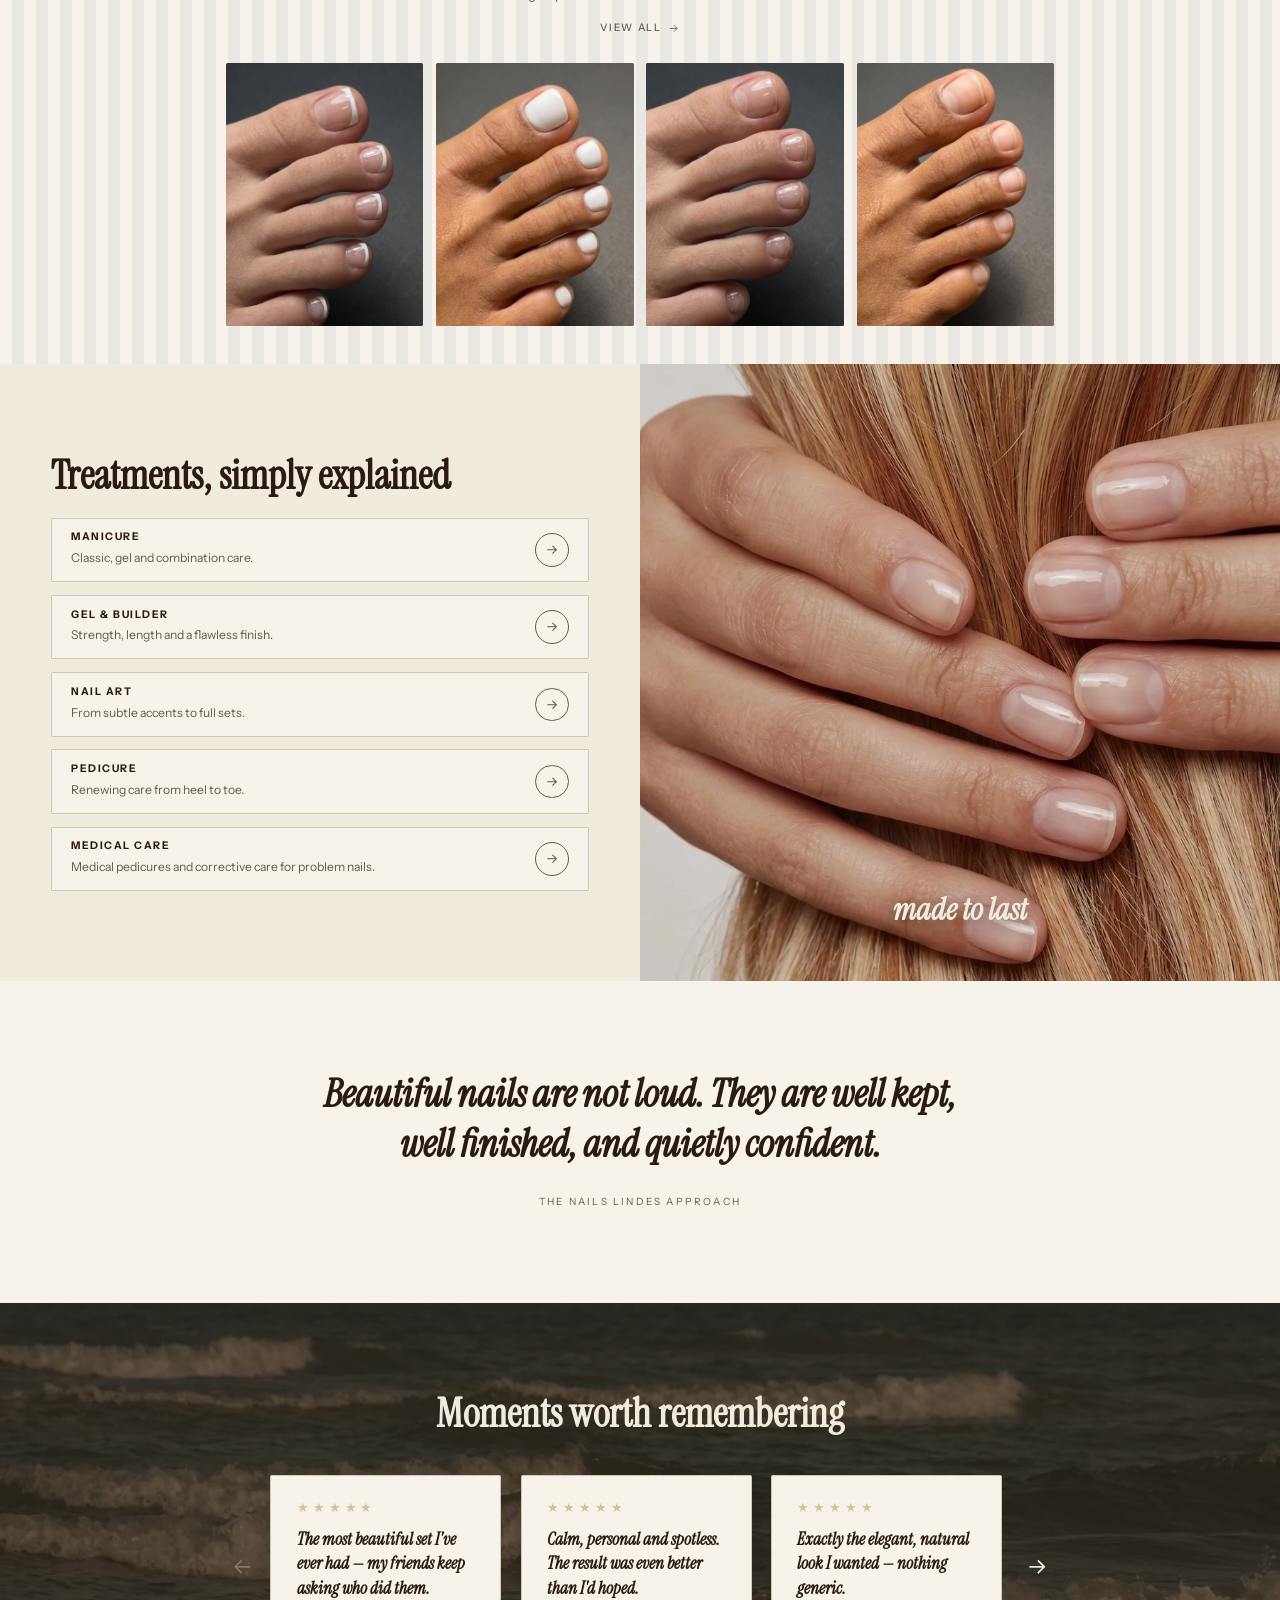
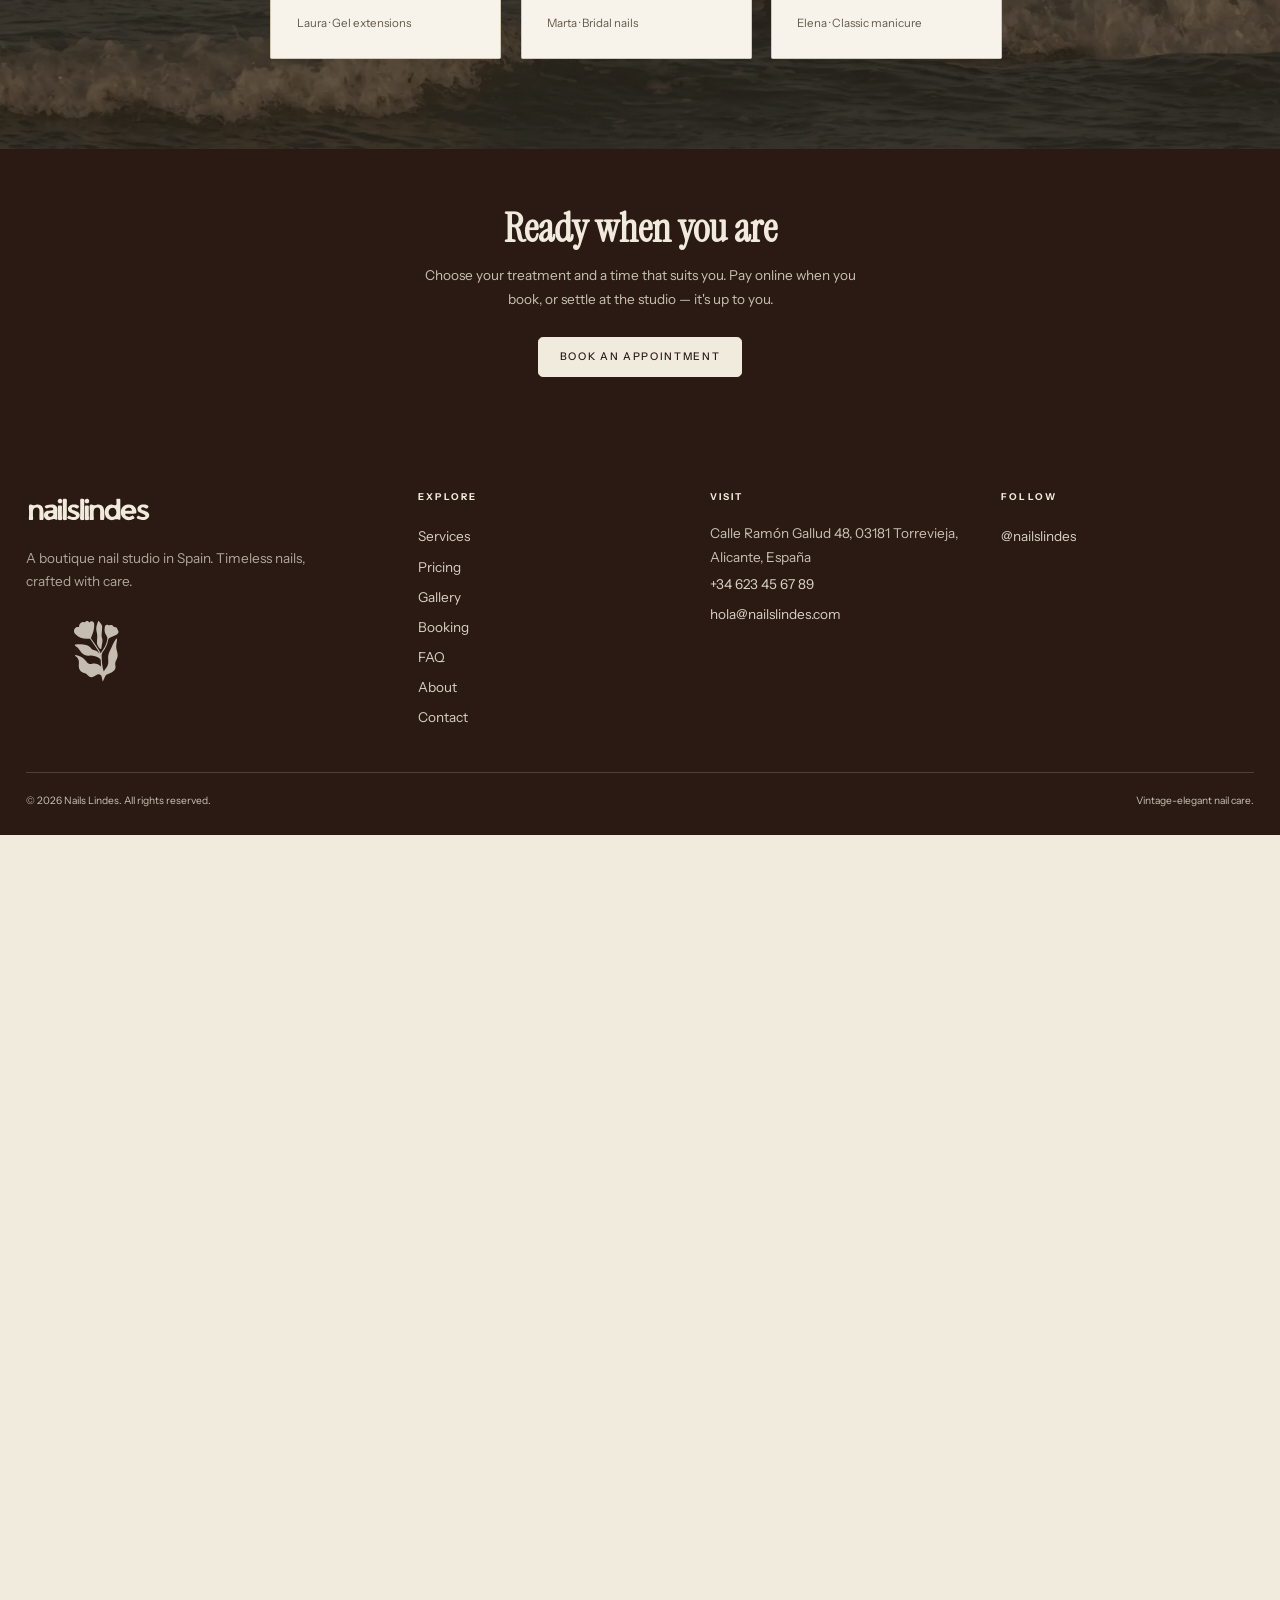
==== commit 046b2d95: "Unify founding year, add FAQ nav + Torrevieja details, expand footer & treatments - Set founding yea" ====
--- a/index.html
+++ b/index.html
@@ -8,7 +8,7 @@
   <link rel="preconnect" href="https://fonts.googleapis.com">
   <link rel="preconnect" href="https://fonts.gstatic.com" crossorigin>
   <link href="https://fonts.googleapis.com/css2?family=Instrument+Sans:ital,wght@0,400;0,500;0,600;0,700;1,400&family=Instrument+Serif:ital@0;1&display=swap" rel="stylesheet">
-  <link rel="stylesheet" href="assets/css/styles.css?v=60">
+  <link rel="stylesheet" href="assets/css/styles.css?v=61">
   <link rel="icon" href="assets/logos/mark.svg" type="image/svg+xml">
 </head>
 <body class="home">
@@ -29,6 +29,7 @@
         <a class="nav__link" href="pricing.html" data-i18n="nav.pricing">Pricing</a>
         <a class="nav__link" href="gallery.html" data-i18n="nav.gallery">Gallery</a>
         <a class="nav__link" href="booking.html" data-i18n="nav.booking">Booking</a>
+        <a class="nav__link" href="faq.html" data-i18n="nav.faq">FAQ</a>
         <a class="nav__link" href="about.html" data-i18n="nav.about">About</a>
         <a class="nav__link" href="contact.html" data-i18n="nav.contact">Contact</a>
       </nav>
@@ -54,7 +55,7 @@
         <img src="assets/img/hero.webp" alt="" width="1600" height="1000">
       </div>
       <div class="hero__inner">
-        <h1 class="hero__wordmark"><img src="assets/logos/hero-logo-2.svg?v=60" alt="Nails Lindes"></h1>
+        <h1 class="hero__wordmark"><img src="assets/logos/hero-logo-2.svg?v=61" alt="Nails Lindes"></h1>
         <div class="hero__cta">
           <a class="btn btn--light" data-book href="#" data-i18n="cta.bookAppt">Book an appointment</a>
           <a class="btn btn--ghost" href="services.html" style="--btn-fg:#F1EBDD;border-color:#F1EBDD" data-i18n="cta.seeServices">See services</a>
@@ -86,7 +87,7 @@
           <a class="btn btn--ghost" href="pricing.html" data-i18n="cta.seePricing">See pricing</a>
         </div>
       </div>
-      <div class="fullsplit__media reveal"><img src="assets/img/intro-pl2.webp?v=60" alt="Pedicure result at Nails Lindes" loading="lazy" width="900" height="1200"></div>
+      <div class="fullsplit__media reveal"><img src="assets/img/intro-pl2.webp?v=61" alt="Pedicure result at Nails Lindes" loading="lazy" width="900" height="1200"></div>
     </section>
 
     <!-- ================= Marquee ================= -->
@@ -96,17 +97,17 @@
       <div class="container">
         <div class="feature-grid">
           <div class="feature reveal">
-            <img class="feature__icon" src="assets/graphics/g2.svg?v=60" alt="" width="60" height="60" loading="lazy">
+            <img class="feature__icon" src="assets/graphics/g2.svg?v=61" alt="" width="60" height="60" loading="lazy">
             <h3 data-i18n="home.f1Title">Spotless hygiene</h3>
             <p data-i18n="home.f1Body">Sterilised tools and single-use files for every client, every time.</p>
           </div>
           <div class="feature reveal">
-            <img class="feature__icon" src="assets/graphics/g3.svg?v=60" alt="" width="60" height="60" loading="lazy">
+            <img class="feature__icon" src="assets/graphics/g3.svg?v=61" alt="" width="60" height="60" loading="lazy">
             <h3 data-i18n="home.f2Title">Lasting craft</h3>
             <p data-i18n="home.f2Body">Premium gels and builders applied with a steady, detail-led hand.</p>
           </div>
           <div class="feature reveal">
-            <img class="feature__icon" src="assets/graphics/g4.svg?v=60" alt="" width="60" height="60" loading="lazy">
+            <img class="feature__icon" src="assets/graphics/g4.svg?v=61" alt="" width="60" height="60" loading="lazy">
             <h3 data-i18n="home.f3Title">Calm by design</h3>
             <p data-i18n="home.f3Body">An unhurried, private setting — your appointment, your pace.</p>
           </div>
@@ -128,10 +129,10 @@
           </a>
         </div>
         <div class="gallery-row">
-          <a class="thumb reveal" href="gallery.html"><img src="assets/img/galh-1.webp?v=60" alt="Pedicure at Nails Lindes" loading="lazy" width="1600" height="1200"></a>
-          <a class="thumb reveal" href="gallery.html"><img src="assets/img/galh-2.webp?v=60" alt="Pedicure at Nails Lindes" loading="lazy" width="1600" height="1200"></a>
-          <a class="thumb reveal" href="gallery.html"><img src="assets/img/galh-3.webp?v=60" alt="Pedicure at Nails Lindes" loading="lazy" width="1600" height="1200"></a>
-          <a class="thumb reveal" href="gallery.html"><img src="assets/img/galh-4.webp?v=60" alt="Pedicure at Nails Lindes" loading="lazy" width="1600" height="1200"></a>
+          <a class="thumb reveal" href="gallery.html"><img src="assets/img/galh-1.webp?v=61" alt="Pedicure at Nails Lindes" loading="lazy" width="1600" height="1200"></a>
+          <a class="thumb reveal" href="gallery.html"><img src="assets/img/galh-2.webp?v=61" alt="Pedicure at Nails Lindes" loading="lazy" width="1600" height="1200"></a>
+          <a class="thumb reveal" href="gallery.html"><img src="assets/img/galh-3.webp?v=61" alt="Pedicure at Nails Lindes" loading="lazy" width="1600" height="1200"></a>
+          <a class="thumb reveal" href="gallery.html"><img src="assets/img/galh-4.webp?v=61" alt="Pedicure at Nails Lindes" loading="lazy" width="1600" height="1200"></a>
         </div>
       </div>
     </section>
@@ -159,10 +160,14 @@
             <span><h4 data-i18n="home.do4Title">Pedicure</h4><p data-i18n="home.do4Body">Renewing care from heel to toe.</p></span>
             <svg class="linklist__chev" viewBox="0 0 24 24" fill="none" stroke="currentColor" stroke-width="1.6"><path d="M5 12h14M13 6l6 6-6 6"/></svg>
           </a></li>
+          <li><a class="linklist__item" href="services.html">
+            <span><h4 data-i18n="home.do5Title">Medical care</h4><p data-i18n="home.do5Body">Medical pedicures and corrective care for problem nails.</p></span>
+            <svg class="linklist__chev" viewBox="0 0 24 24" fill="none" stroke="currentColor" stroke-width="1.6"><path d="M5 12h14M13 6l6 6-6 6"/></svg>
+          </a></li>
         </ul>
       </div>
       <div class="fullsplit__media reveal">
-        <img src="assets/img/treat-ref.webp?v=60" alt="Pedicure result at Nails Lindes" loading="lazy" width="900" height="1200">
+        <img src="assets/img/treat-ref.webp?v=61" alt="Pedicure result at Nails Lindes" loading="lazy" width="900" height="1200">
         <span class="fullsplit__script">made to last</span>
       </div>
     </section>
@@ -260,6 +265,20 @@
             <li><a href="contact.html" data-i18n="nav.contact">Contact</a></li>
           </ul>
         </div>
+        <div class="footer-col">
+          <h4 data-i18n="footer.visit">Visit</h4>
+          <ul>
+            <li><span data-config="address">Calle Ramón Gallud 48, Torrevieja</span></li>
+            <li><a data-config="phone" href="#">+34 623 45 67 89</a></li>
+            <li><a data-config="email" href="#">hola@nailslindes.com</a></li>
+          </ul>
+        </div>
+        <div class="footer-col">
+          <h4 data-i18n="footer.followTitle">Follow</h4>
+          <ul>
+            <li><a data-config="instagram" href="#" target="_blank" rel="noopener">@nailslindes</a></li>
+          </ul>
+        </div>
       </div>
       <div class="footer-bottom">
         <span>© <span data-year>2026</span> Nails Lindes. <span data-i18n="footer.rights">All rights reserved.</span></span>
@@ -268,8 +287,8 @@
     </div>
   </footer>
 
-  <script src="assets/js/config.js?v=60"></script>
-  <script src="assets/js/i18n.js?v=60"></script>
-  <script src="assets/js/main.js?v=60"></script>
+  <script src="assets/js/config.js?v=61"></script>
+  <script src="assets/js/i18n.js?v=61"></script>
+  <script src="assets/js/main.js?v=61"></script>
 </body>
 </html>
--- a/assets/css/styles.css
+++ b/assets/css/styles.css
@@ -940,7 +940,7 @@
 }
 .footer-grid {
   display: grid;
-  grid-template-columns: 1.2fr 1fr 1fr;
+  grid-template-columns: 1.4fr 1fr 1fr 1fr;
   gap: var(--space-5);
   align-items: start;
 }
@@ -1323,7 +1323,6 @@
 
 .footer-logo { height: 34px; width: auto; }
 .footer-illus { width: 180px; }
-.footer-grid .footer-col:last-child { text-align: right; }
 
 /* Language switcher: rounded corners to match the buttons */
 .lang { border-radius: 6px; }
@@ -1412,8 +1411,8 @@
 /* Fix: <figure> default UA margin made the 3rd card overflow */
 .testi-card { margin: 0 !important; }
 
-/* Footer is now 2 columns (logo+tagline+illustration | explore) */
-.footer-grid { grid-template-columns: 1.4fr 1fr; }
+/* Footer is now 4 columns (logo+tagline+illustration | explore | visit | follow) */
+.footer-grid { grid-template-columns: 1.4fr 1fr 1fr 1fr; }
 @media (max-width: 760px) { .footer-grid { grid-template-columns: 1fr; } }
 
 /* ==========================================================================
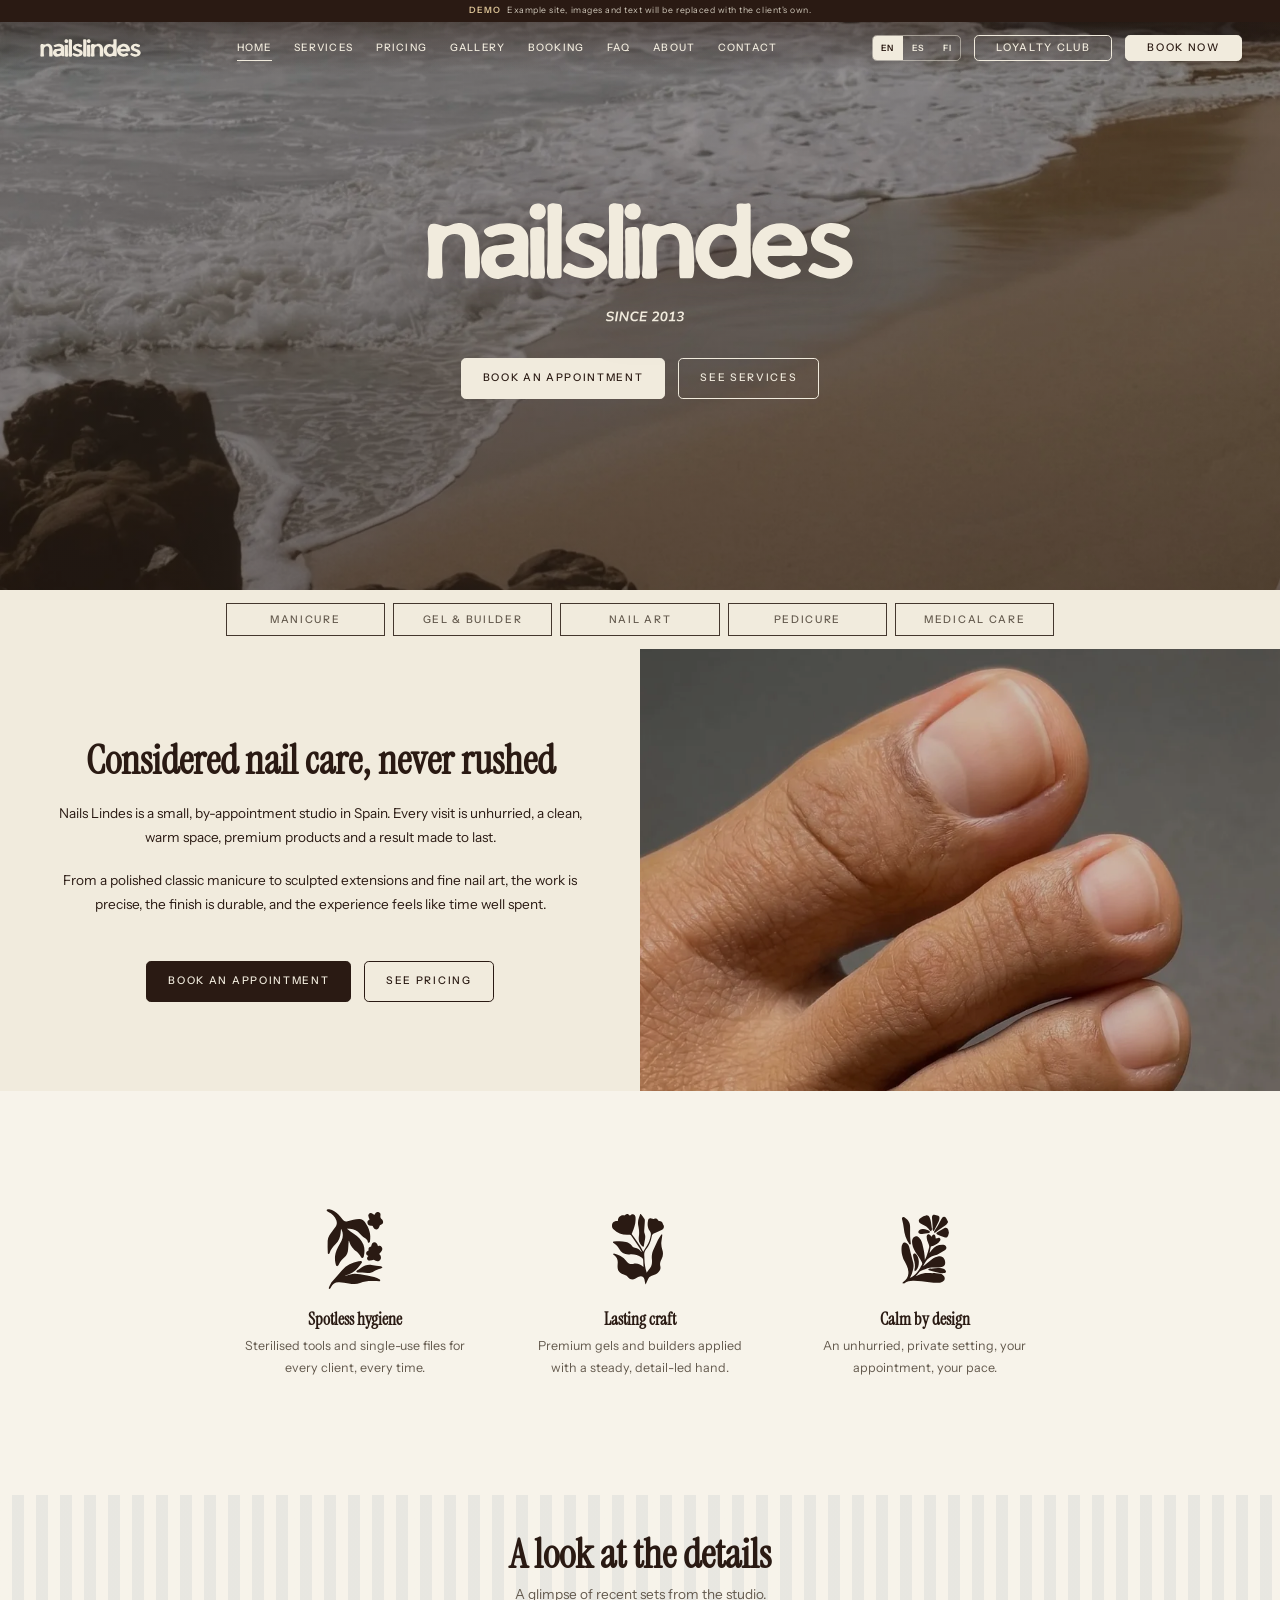
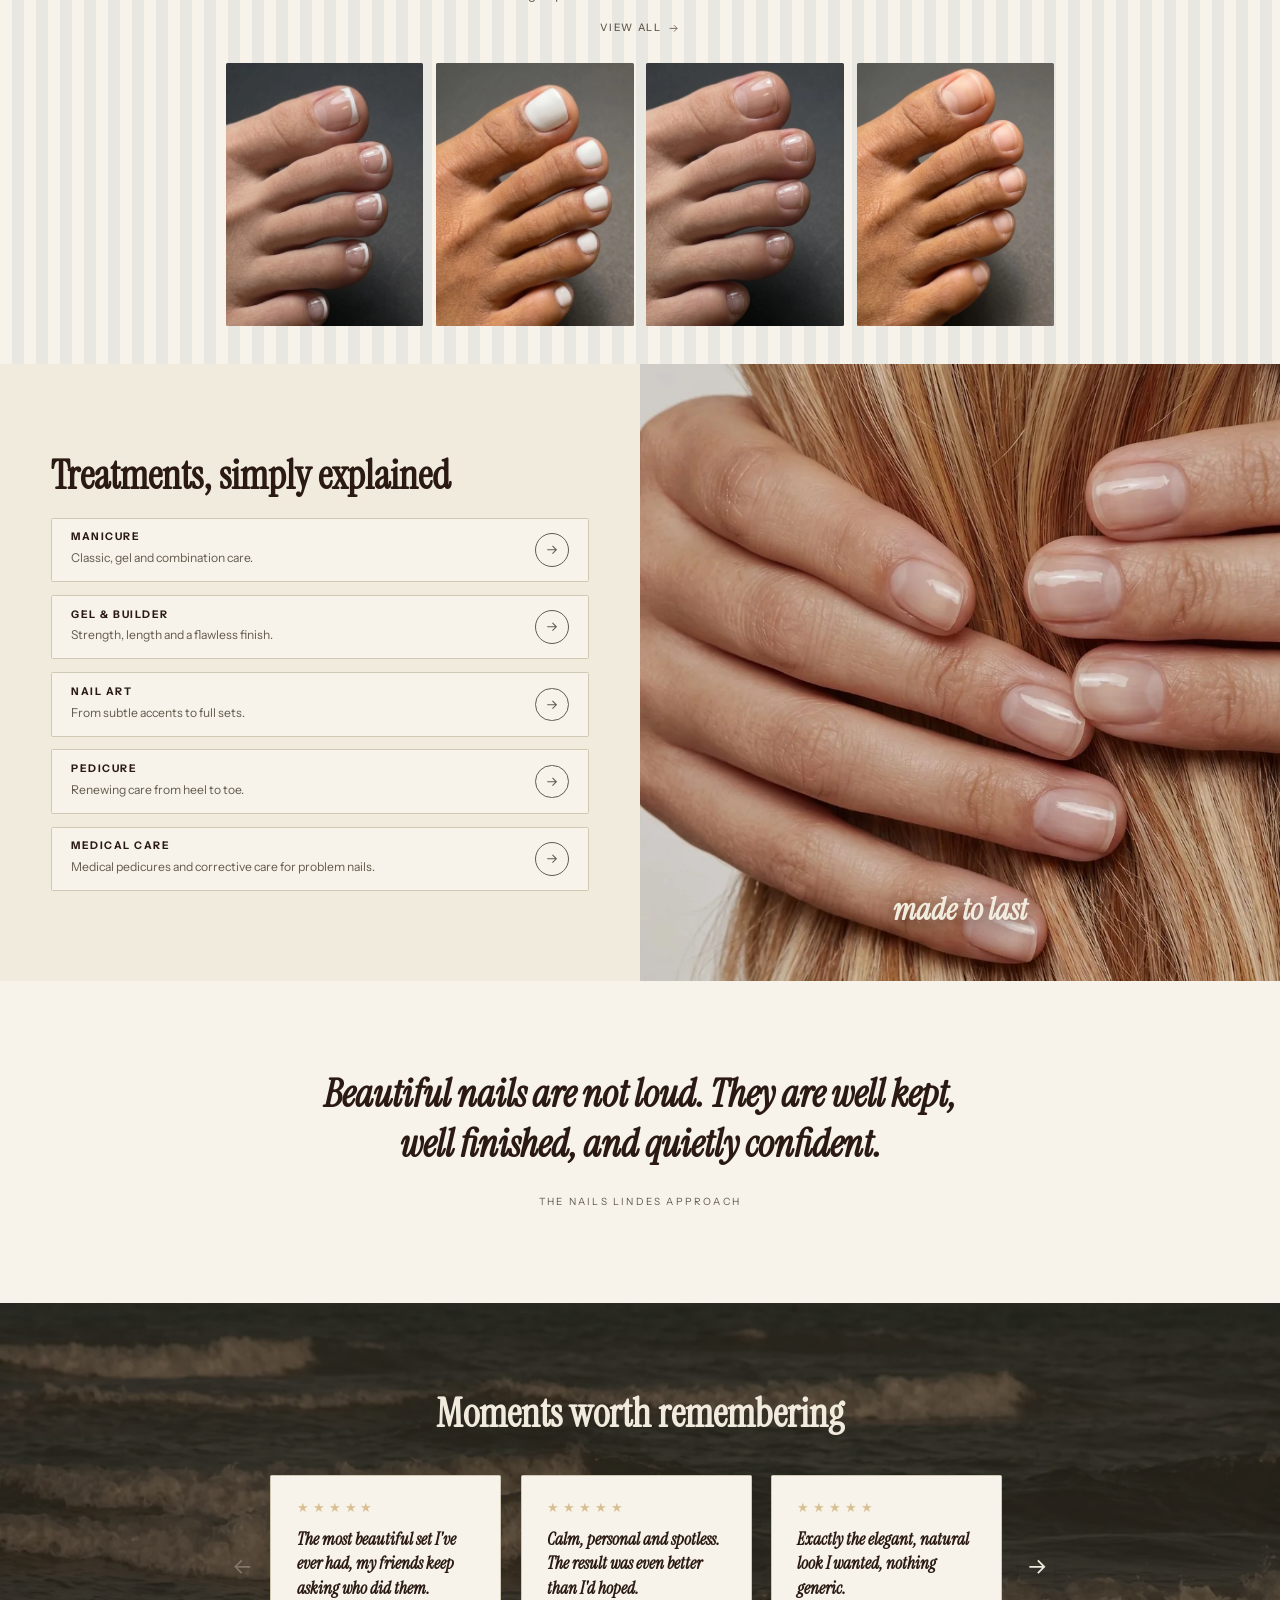
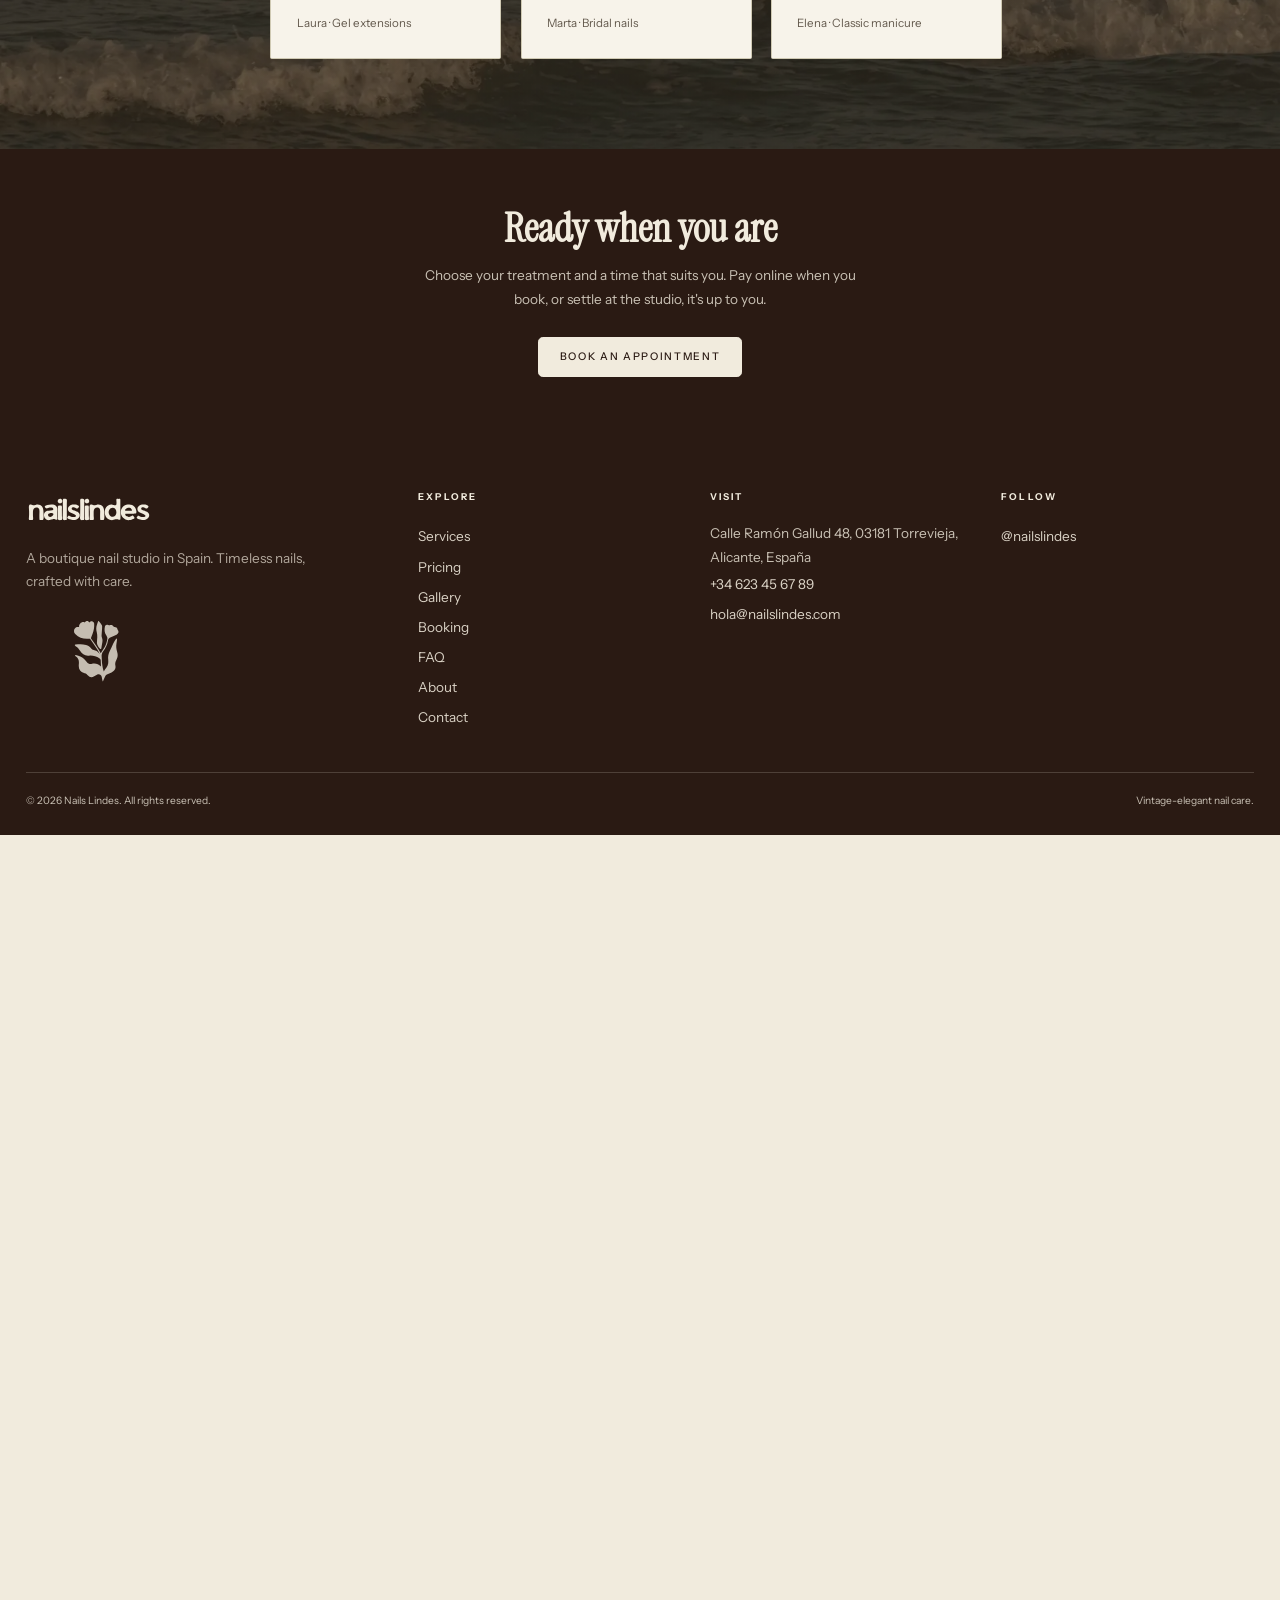
==== commit 997f40a8: "Swap Russian for Finnish and remove em-dashes sitewide - Replace the RU translation dictionary with " ====
--- a/index.html
+++ b/index.html
@@ -3,23 +3,23 @@
 <head>
   <meta charset="utf-8">
   <meta name="viewport" content="width=device-width, initial-scale=1">
-  <title>Nails Lindes — Timeless nails, crafted with care</title>
-  <meta name="description" content="Nails Lindes — a boutique nail studio in Spain. Manicures, gel extensions, nail art and pedicures with spotless hygiene, transparent pricing and easy online booking.">
+  <title>Nails Lindes, Timeless nails, crafted with care</title>
+  <meta name="description" content="Nails Lindes, a boutique nail studio in Spain. Manicures, gel extensions, nail art and pedicures with spotless hygiene, transparent pricing and easy online booking.">
   <link rel="preconnect" href="https://fonts.googleapis.com">
   <link rel="preconnect" href="https://fonts.gstatic.com" crossorigin>
   <link href="https://fonts.googleapis.com/css2?family=Instrument+Sans:ital,wght@0,400;0,500;0,600;0,700;1,400&family=Instrument+Serif:ital@0;1&display=swap" rel="stylesheet">
-  <link rel="stylesheet" href="assets/css/styles.css?v=61">
+  <link rel="stylesheet" href="assets/css/styles.css?v=63">
   <link rel="icon" href="assets/logos/mark.svg" type="image/svg+xml">
 </head>
 <body class="home">
   <div class="demo-bar" role="note">
     <strong data-i18n="demo.tag">Demo</strong>
-    <span data-i18n="demo.notice">Example site — images and text will be replaced with the client's own.</span>
+    <span data-i18n="demo.notice">Example site, images and text will be replaced with the client's own.</span>
   </div>
   <!-- ================= Header ================= -->
   <header class="site-header">
     <div class="container site-header__bar">
-      <a class="brand" href="index.html" aria-label="Nails Lindes — home">
+      <a class="brand" href="index.html" aria-label="Nails Lindes, home">
         <img class="brand__wordmark brand__wordmark--dark" src="assets/logos/wordmark.svg" alt="Nails Lindes" width="150" height="32">
         <img class="brand__wordmark brand__wordmark--light" src="assets/logos/wordmark-light.svg" alt="" width="150" height="32" aria-hidden="true">
       </a>
@@ -37,7 +37,7 @@
         <div class="lang" role="group" aria-label="Language">
           <button class="lang__btn" data-lang="en" type="button">EN</button>
           <button class="lang__btn" data-lang="es" type="button">ES</button>
-          <button class="lang__btn" data-lang="ru" type="button">RU</button>
+          <button class="lang__btn" data-lang="fi" type="button">FI</button>
         </div>
         <button class="btn btn--loyalty" type="button" data-loyalty-open aria-haspopup="dialog" data-i18n="loyalty.open">Loyalty club</button>
         <a class="btn" href="booking.html" data-i18n="cta.book">Book now</a>
@@ -55,7 +55,7 @@
         <img src="assets/img/hero.webp" alt="" width="1600" height="1000">
       </div>
       <div class="hero__inner">
-        <h1 class="hero__wordmark"><img src="assets/logos/hero-logo-2.svg?v=61" alt="Nails Lindes"></h1>
+        <h1 class="hero__wordmark"><img src="assets/logos/hero-logo-2.svg?v=63" alt="Nails Lindes"></h1>
         <div class="hero__cta">
           <a class="btn btn--light" data-book href="#" data-i18n="cta.bookAppt">Book an appointment</a>
           <a class="btn btn--ghost" href="services.html" style="--btn-fg:#F1EBDD;border-color:#F1EBDD" data-i18n="cta.seeServices">See services</a>
@@ -67,11 +67,11 @@
     <section class="catbar-section">
       <div class="container">
         <div class="cat-bar">
-          <a class="cat-box" href="services.html"><span data-i18n="home.do1Title">Manicure</span></a>
-          <a class="cat-box" href="services.html"><span data-i18n="home.do2Title">Gel & builder</span></a>
-          <a class="cat-box" href="services.html"><span data-i18n="home.do3Title">Nail art</span></a>
-          <a class="cat-box" href="services.html"><span data-i18n="home.do4Title">Pedicure</span></a>
-          <a class="cat-box" href="services.html"><span data-i18n="home.do5Title">Medical care</span></a>
+          <a class="cat-box" href="services.html#manicure"><span data-i18n="home.do1Title">Manicure</span></a>
+          <a class="cat-box" href="services.html#gel-builder"><span data-i18n="home.do2Title">Gel & builder</span></a>
+          <a class="cat-box" href="services.html#nail-art"><span data-i18n="home.do3Title">Nail art</span></a>
+          <a class="cat-box" href="services.html#pedicure"><span data-i18n="home.do4Title">Pedicure</span></a>
+          <a class="cat-box" href="services.html#medical-care"><span data-i18n="home.do5Title">Medical care</span></a>
         </div>
       </div>
     </section>
@@ -80,14 +80,14 @@
     <section class="fullsplit fullsplit--compact fullsplit--media-last">
       <div class="fullsplit__body fullsplit__body--center reveal">
         <h2 data-i18n="home.introTitle">Considered nail care, never rushed</h2>
-        <p data-i18n="home.introBody1">Nails Lindes is a small, by-appointment studio in Spain. Every visit is unhurried — a clean, warm space, premium products and a result made to last.</p>
+        <p data-i18n="home.introBody1">Nails Lindes is a small, by-appointment studio in Spain. Every visit is unhurried, a clean, warm space, premium products and a result made to last.</p>
         <p data-i18n="home.introBody2">From a polished classic manicure to sculpted extensions and fine nail art, the work is precise, the finish is durable, and the experience feels like time well spent.</p>
         <div class="hero__cta">
           <a class="btn" data-book href="#" data-i18n="cta.bookAppt">Book an appointment</a>
           <a class="btn btn--ghost" href="pricing.html" data-i18n="cta.seePricing">See pricing</a>
         </div>
       </div>
-      <div class="fullsplit__media reveal"><img src="assets/img/intro-pl2.webp?v=61" alt="Pedicure result at Nails Lindes" loading="lazy" width="900" height="1200"></div>
+      <div class="fullsplit__media reveal"><img src="assets/img/intro-pl2.webp?v=63" alt="Pedicure result at Nails Lindes" loading="lazy" width="900" height="1200"></div>
     </section>
 
     <!-- ================= Marquee ================= -->
@@ -97,19 +97,19 @@
       <div class="container">
         <div class="feature-grid">
           <div class="feature reveal">
-            <img class="feature__icon" src="assets/graphics/g2.svg?v=61" alt="" width="60" height="60" loading="lazy">
+            <img class="feature__icon" src="assets/graphics/g2.svg?v=63" alt="" width="60" height="60" loading="lazy">
             <h3 data-i18n="home.f1Title">Spotless hygiene</h3>
             <p data-i18n="home.f1Body">Sterilised tools and single-use files for every client, every time.</p>
           </div>
           <div class="feature reveal">
-            <img class="feature__icon" src="assets/graphics/g3.svg?v=61" alt="" width="60" height="60" loading="lazy">
+            <img class="feature__icon" src="assets/graphics/g3.svg?v=63" alt="" width="60" height="60" loading="lazy">
             <h3 data-i18n="home.f2Title">Lasting craft</h3>
             <p data-i18n="home.f2Body">Premium gels and builders applied with a steady, detail-led hand.</p>
           </div>
           <div class="feature reveal">
-            <img class="feature__icon" src="assets/graphics/g4.svg?v=61" alt="" width="60" height="60" loading="lazy">
+            <img class="feature__icon" src="assets/graphics/g4.svg?v=63" alt="" width="60" height="60" loading="lazy">
             <h3 data-i18n="home.f3Title">Calm by design</h3>
-            <p data-i18n="home.f3Body">An unhurried, private setting — your appointment, your pace.</p>
+            <p data-i18n="home.f3Body">An unhurried, private setting, your appointment, your pace.</p>
           </div>
         </div>
       </div>
@@ -129,10 +129,10 @@
           </a>
         </div>
         <div class="gallery-row">
-          <a class="thumb reveal" href="gallery.html"><img src="assets/img/galh-1.webp?v=61" alt="Pedicure at Nails Lindes" loading="lazy" width="1600" height="1200"></a>
-          <a class="thumb reveal" href="gallery.html"><img src="assets/img/galh-2.webp?v=61" alt="Pedicure at Nails Lindes" loading="lazy" width="1600" height="1200"></a>
-          <a class="thumb reveal" href="gallery.html"><img src="assets/img/galh-3.webp?v=61" alt="Pedicure at Nails Lindes" loading="lazy" width="1600" height="1200"></a>
-          <a class="thumb reveal" href="gallery.html"><img src="assets/img/galh-4.webp?v=61" alt="Pedicure at Nails Lindes" loading="lazy" width="1600" height="1200"></a>
+          <a class="thumb reveal" href="gallery.html"><img src="assets/img/galh-1.webp?v=63" alt="Pedicure at Nails Lindes" loading="lazy" width="1600" height="1200"></a>
+          <a class="thumb reveal" href="gallery.html"><img src="assets/img/galh-2.webp?v=63" alt="Pedicure at Nails Lindes" loading="lazy" width="1600" height="1200"></a>
+          <a class="thumb reveal" href="gallery.html"><img src="assets/img/galh-3.webp?v=63" alt="Pedicure at Nails Lindes" loading="lazy" width="1600" height="1200"></a>
+          <a class="thumb reveal" href="gallery.html"><img src="assets/img/galh-4.webp?v=63" alt="Pedicure at Nails Lindes" loading="lazy" width="1600" height="1200"></a>
         </div>
       </div>
     </section>
@@ -144,30 +144,30 @@
       <div class="fullsplit__body reveal">
         <h2 data-i18n="home.doTitle">Treatments, simply explained</h2>
         <ul class="linklist">
-          <li><a class="linklist__item" href="services.html">
+          <li><a class="linklist__item" href="services.html#manicure">
             <span><h4 data-i18n="home.do1Title">Manicure</h4><p data-i18n="home.do1Body">Classic, gel and combination care.</p></span>
             <svg class="linklist__chev" viewBox="0 0 24 24" fill="none" stroke="currentColor" stroke-width="1.6"><path d="M5 12h14M13 6l6 6-6 6"/></svg>
           </a></li>
-          <li><a class="linklist__item" href="services.html">
+          <li><a class="linklist__item" href="services.html#gel-builder">
             <span><h4 data-i18n="home.do2Title">Gel & builder</h4><p data-i18n="home.do2Body">Strength, length and a flawless finish.</p></span>
             <svg class="linklist__chev" viewBox="0 0 24 24" fill="none" stroke="currentColor" stroke-width="1.6"><path d="M5 12h14M13 6l6 6-6 6"/></svg>
           </a></li>
-          <li><a class="linklist__item" href="services.html">
+          <li><a class="linklist__item" href="services.html#nail-art">
             <span><h4 data-i18n="home.do3Title">Nail art</h4><p data-i18n="home.do3Body">From subtle accents to full sets.</p></span>
             <svg class="linklist__chev" viewBox="0 0 24 24" fill="none" stroke="currentColor" stroke-width="1.6"><path d="M5 12h14M13 6l6 6-6 6"/></svg>
           </a></li>
-          <li><a class="linklist__item" href="services.html">
+          <li><a class="linklist__item" href="services.html#pedicure">
             <span><h4 data-i18n="home.do4Title">Pedicure</h4><p data-i18n="home.do4Body">Renewing care from heel to toe.</p></span>
             <svg class="linklist__chev" viewBox="0 0 24 24" fill="none" stroke="currentColor" stroke-width="1.6"><path d="M5 12h14M13 6l6 6-6 6"/></svg>
           </a></li>
-          <li><a class="linklist__item" href="services.html">
+          <li><a class="linklist__item" href="services.html#medical-care">
             <span><h4 data-i18n="home.do5Title">Medical care</h4><p data-i18n="home.do5Body">Medical pedicures and corrective care for problem nails.</p></span>
             <svg class="linklist__chev" viewBox="0 0 24 24" fill="none" stroke="currentColor" stroke-width="1.6"><path d="M5 12h14M13 6l6 6-6 6"/></svg>
           </a></li>
         </ul>
       </div>
       <div class="fullsplit__media reveal">
-        <img src="assets/img/treat-ref.webp?v=61" alt="Pedicure result at Nails Lindes" loading="lazy" width="900" height="1200">
+        <img src="assets/img/treat-ref.webp?v=63" alt="Pedicure result at Nails Lindes" loading="lazy" width="900" height="1200">
         <span class="fullsplit__script">made to last</span>
       </div>
     </section>
@@ -236,7 +236,7 @@
     <section class="section--tight section section--dark cta-band">
       <div class="container">
         <h2 data-i18n="home.ctaTitle">Ready when you are</h2>
-        <p data-i18n="home.ctaBody">Choose your treatment and a time that suits you. Pay online when you book, or settle at the studio — it's up to you.</p>
+        <p data-i18n="home.ctaBody">Choose your treatment and a time that suits you. Pay online when you book, or settle at the studio, it's up to you.</p>
         <a class="btn btn--light" data-book href="#" data-i18n="cta.bookAppt">Book an appointment</a>
       </div>
     </section>
@@ -247,7 +247,7 @@
     <div class="container">
       <div class="footer-grid">
         <div class="footer-col">
-          <a class="brand" href="index.html" aria-label="Nails Lindes — home">
+          <a class="brand" href="index.html" aria-label="Nails Lindes, home">
             <img class="footer-logo" src="assets/logos/wordmark-light.svg" alt="Nails Lindes" width="170" height="36">
           </a>
           <p class="muted" style="margin-top:1rem;max-width:34ch" data-i18n="footer.tagline">A boutique nail studio in Spain.</p>
@@ -287,8 +287,8 @@
     </div>
   </footer>
 
-  <script src="assets/js/config.js?v=61"></script>
-  <script src="assets/js/i18n.js?v=61"></script>
-  <script src="assets/js/main.js?v=61"></script>
+  <script src="assets/js/config.js?v=63"></script>
+  <script src="assets/js/i18n.js?v=63"></script>
+  <script src="assets/js/main.js?v=63"></script>
 </body>
 </html>
--- a/assets/css/styles.css
+++ b/assets/css/styles.css
@@ -1,11 +1,11 @@
 /* ==========================================================================
-   Nails Lindes — design system
+   Nails Lindes, design system
    Plain CSS. Tokens first, then base, layout, components, utilities.
    ========================================================================== */
 
 /* ---------- Tokens ------------------------------------------------------- */
 :root {
-  /* Brand palette — exact hexes, do not alter */
+  /* Brand palette, exact hexes, do not alter */
   --color-beige:  #F1EBDD;
   --color-tan:    #D8C094;
   --color-silver: #CFC9B3;
@@ -171,7 +171,7 @@
 .btn--loyalty:hover { background: var(--color-tan); color: var(--color-coffee); border-color: var(--color-tan); transform: translateY(-2px); }
 
 /* The loyalty opener lives in the header on desktop and in the slide-in menu on
-   mobile — never both at once. */
+   mobile, never both at once. */
 .nav__link--loyalty { display: none; }
 @media (max-width: 940px) {
   .header-actions .btn--loyalty { display: none; }
@@ -291,6 +291,11 @@
 
 @media (max-width: 940px) {
   .burger { display: flex; }
+  /* Drop the blur on mobile: backdrop-filter makes the header a containing block
+     for the fixed nav drawer, which lets the off-canvas (closed) drawer escape
+     the body's overflow clip and cause horizontal scroll. Without it the drawer
+     is viewport-relative and clipped, exactly like the home page. */
+  .site-header { -webkit-backdrop-filter: none; backdrop-filter: none; }
   .nav {
     position: fixed;
     inset: 0 0 0 auto;
@@ -510,7 +515,7 @@
 @media (max-width: 760px) { .image-band { grid-template-columns: repeat(2, 1fr); } }
 
 /* ==========================================================================
-   Dividers — marquee, stripe, scallop
+   Dividers, marquee, stripe, scallop
    ========================================================================== */
 .marquee {
   background: var(--color-coffee);
@@ -945,7 +950,7 @@
   align-items: start;
 }
 .site-footer .brand__name { color: var(--color-beige); }
-/* Brand emblem is dark ink — invert to cream so it reads on the coffee footer */
+/* Brand emblem is dark ink, invert to cream so it reads on the coffee footer */
 .site-footer .brand__mark { filter: brightness(0) invert(1); opacity: .92; }
 .footer-col h4 {
   color: var(--color-beige);
@@ -1011,7 +1016,7 @@
   transition: opacity .4s var(--ease);
 }
 
-/* Transparent (top) state — light content on the photo */
+/* Transparent (top) state, light content on the photo */
 body.home .site-header:not(.is-scrolled) .brand__name,
 body.home .site-header:not(.is-scrolled) .nav__link { color: var(--color-beige); }
 body.home .site-header:not(.is-scrolled) .brand__mark { filter: brightness(0) invert(1); }
@@ -1029,7 +1034,7 @@
 body.home .site-header:not(.is-scrolled) .burger { border-color: rgba(241, 235, 221, .5); }
 body.home .site-header:not(.is-scrolled) .burger span { background: var(--color-beige); }
 
-/* Scrolled state — revert to the solid beige bar */
+/* Scrolled state, revert to the solid beige bar */
 body.home .site-header.is-scrolled {
   background: color-mix(in srgb, var(--color-beige) 92%, transparent);
   -webkit-backdrop-filter: blur(10px);
@@ -1038,7 +1043,7 @@
 }
 body.home .site-header.is-scrolled::before { opacity: 0; }
 
-/* On mobile the slide-in menu is a solid panel — keep its links dark */
+/* On mobile the slide-in menu is a solid panel, keep its links dark */
 @media (max-width: 940px) {
   body.home .site-header:not(.is-scrolled) .nav.is-open .nav__link { color: var(--color-coffee); }
 }
@@ -1205,7 +1210,7 @@
 /* Feature icons use the provided graphics (dark coffee, larger) */
 .feature__icon { width: auto; height: 105px; }
 
-/* Instrument Serif has a single weight — keep ALL serif text regular (no faux-bold) */
+/* Instrument Serif has a single weight, keep ALL serif text regular (no faux-bold) */
 h1, h2, h3, h4,
 .brand__name,
 .price-item__name, .price-item__price,
@@ -1216,7 +1221,7 @@
 .svc-intro, .card__title { font-weight: 400; }
 
 /* ==========================================================================
-   Boxed menu list (linklist) — per reference model + smaller paired image
+   Boxed menu list (linklist), per reference model + smaller paired image
    ========================================================================== */
 .linklist { display: grid; gap: var(--space-2); border-top: 0; }
 .linklist__item {
@@ -1263,7 +1268,7 @@
 .btn { border-radius: 6px; }
 
 /* ==========================================================================
-   Full-bleed split (image flush to edge + content) — per reference model
+   Full-bleed split (image flush to edge + content), per reference model
    ========================================================================== */
 .fullsplit {
   display: grid;
@@ -1311,7 +1316,7 @@
 }
 
 /* ==========================================================================
-   Gallery preview — striped CLUB GALLERY model + footer refinements
+   Gallery preview, striped CLUB GALLERY model + footer refinements
    ========================================================================== */
 .section--stripe {
   background-image: repeating-linear-gradient(90deg,
@@ -1380,7 +1385,7 @@
 /* Footer: spread the columns across a wider area */
 .site-footer .container { max-width: 1600px; }
 
-/* Header: full-width bar — logo at the far left, lang + book at the far right */
+/* Header: full-width bar, logo at the far left, lang + book at the far right */
 .site-header .container { max-width: none; padding-inline: clamp(1.5rem, 4vw, 3rem); }
 
 /* Testimonials carousel: simple side arrows (cream) + full cards (no partial) */
@@ -1437,7 +1442,7 @@
 .cat-box:hover { color: var(--color-coffee); }
 @media (max-width: 760px) { .cat-bar { grid-template-columns: repeat(2, 1fr); } }
 
-/* Keep everything firmly in place — disable scroll-reveal entrance animation */
+/* Keep everything firmly in place, disable scroll-reveal entrance animation */
 .reveal, .reveal.is-visible { opacity: 1 !important; transform: none !important; }
 
 /* Category bar: slim cells, each its own box with thin dark-brown borders */
@@ -1450,7 +1455,7 @@
 }
 
 /* ==========================================================================
-   Service cards (services page): product-grid row — image, small heading, text
+   Service cards (services page): product-grid row, image, small heading, text
    ========================================================================== */
 .svc-cards-section {
   padding-block: var(--space-6);
@@ -1500,6 +1505,28 @@
 }
 @media (max-width: 860px) { .svc-cards { grid-template-columns: repeat(2, 1fr); } }
 @media (max-width: 460px) { .svc-cards { grid-template-columns: 1fr; } }
+
+/* --- Service anchors: land clear of the sticky header + highlight the target --- */
+#manicure, #gel-builder, #nail-art, #pedicure, #medical-care { scroll-margin-top: 96px; }
+.svc-card {
+  border-radius: 16px;
+  padding: clamp(.8rem, 2vw, 1.4rem);
+  transition: box-shadow .45s var(--ease), background .45s var(--ease);
+}
+.svc-card:target {
+  background: color-mix(in srgb, var(--color-beige) 10%, transparent);
+  box-shadow: 0 0 0 1px color-mix(in srgb, var(--color-tan) 55%, transparent),
+              0 22px 48px -30px rgba(0, 0, 0, .7);
+}
+#medical-care:target .fullsplit__body { animation: svc-target-glow 1.8s var(--ease) 1; }
+@keyframes svc-target-glow {
+  0%   { background: color-mix(in srgb, var(--color-tan) 26%, transparent); }
+  100% { background: transparent; }
+}
+@media (prefers-reduced-motion: reduce) {
+  #medical-care:target .fullsplit__body { animation: none; }
+  .svc-card { transition: none; }
+}
 
 /* ==========================================================================
    Serif display font: bold everywhere (Instrument Serif synthesises bold)
@@ -1516,7 +1543,7 @@
 }
 
 /* ==========================================================================
-   Booking: "Two ways to book" — two centred columns with circle icons
+   Booking: "Two ways to book", two centred columns with circle icons
    ========================================================================== */
 .ways {
   display: grid;
@@ -1544,7 +1571,7 @@
 @media (max-width: 680px) { .ways { grid-template-columns: 1fr; } }
 
 /* ==========================================================================
-   Notes grid (pricing "Good to know") — bordered columns, "Values" model
+   Notes grid (pricing "Good to know"), bordered columns, "Values" model
    ========================================================================== */
 .notes-grid { border: 1px solid var(--line); background: var(--bg-surface); }
 .notes-grid__title {
@@ -1582,7 +1609,7 @@
 .page-hero--tight { padding-top: var(--space-5); }
 
 /* ==========================================================================
-   Contact split — details (left) + map window (right)
+   Contact split, details (left) + map window (right)
    ========================================================================== */
 .contact-split {
   display: grid;
@@ -1618,7 +1645,7 @@
 }
 
 /* ==========================================================================
-   Gallery chooser (intermediate page) — Manicure / Pedicure tiles
+   Gallery chooser (intermediate page), Manicure / Pedicure tiles
    ========================================================================== */
 .gallery-choose {
   display: grid;
@@ -1649,7 +1676,7 @@
 @media (max-width: 560px) { .gallery-choose { grid-template-columns: 1fr; } }
 
 /* ==========================================================================
-   About values — quality / durability / wellbeing (3 columns)
+   About values, quality / durability / wellbeing (3 columns)
    ========================================================================== */
 .values-grid {
   display: grid;
@@ -1693,7 +1720,7 @@
 /* Quote band: bold */
 .quote-band__mark { font-weight: 700 !important; }
 
-/* Russian: remove the (faux) bold from serif headings — Cyrillic reads better unbolded */
+/* Russian: remove the (faux) bold from serif headings, Cyrillic reads better unbolded */
 html[lang="ru"] h1, html[lang="ru"] h2, html[lang="ru"] h3,
 html[lang="ru"] h4, html[lang="ru"] h5, html[lang="ru"] h6,
 html[lang="ru"] .brand__name, html[lang="ru"] .svc-card__title,
